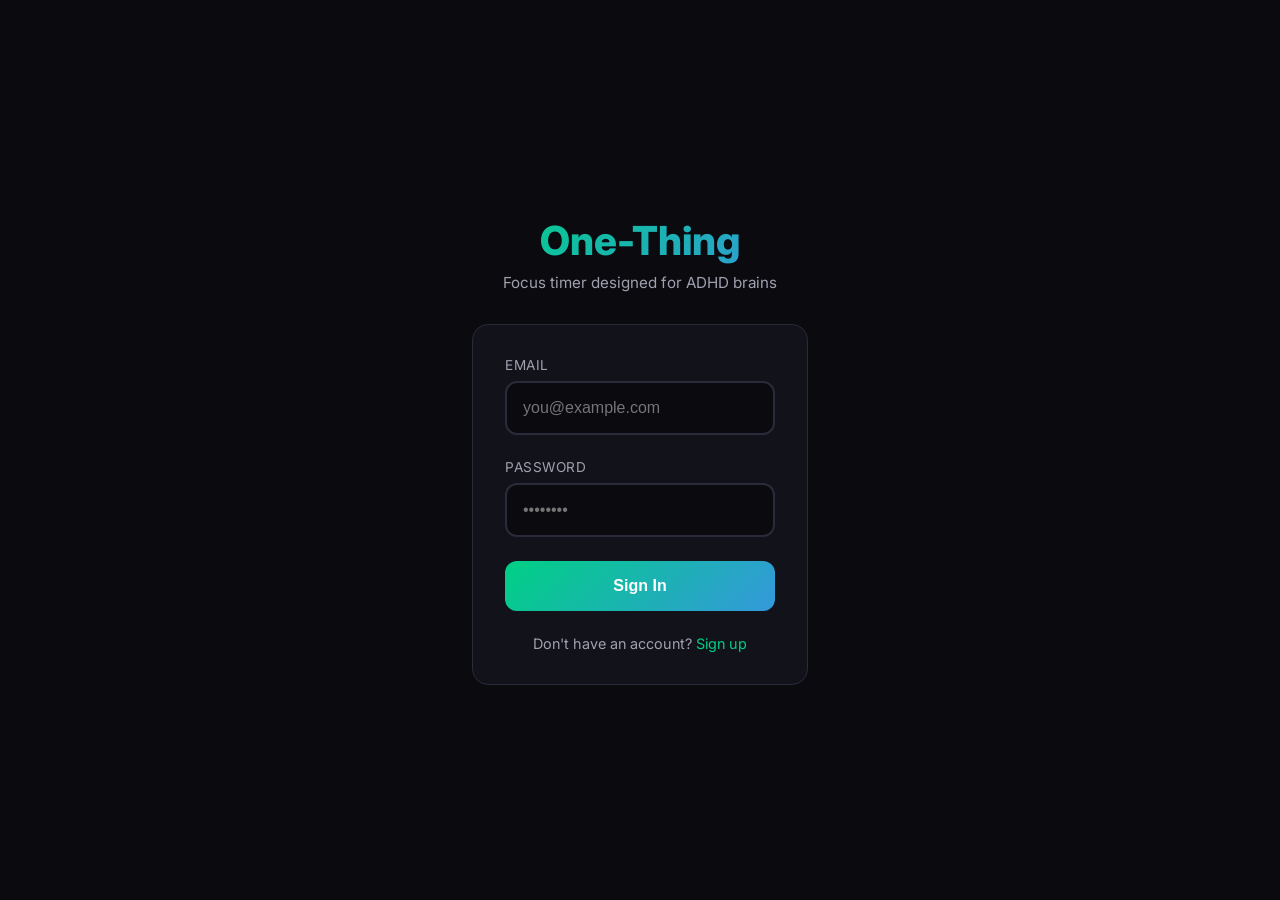
==== index.html @ 171aa1f7 "onetime.index.html" ====
<!DOCTYPE html>
<html lang="en">
<head>
    <meta charset="UTF-8">
    <meta name="viewport" content="width=device-width, initial-scale=1.0">
    <title>One-Thing Timer | Focus for ADHD</title>
    <link href="https://fonts.googleapis.com/css2?family=Inter:wght@300;400;500;600;700;800&display=swap" rel="stylesheet">
    <style>
        :root {
            --bg-primary: #0a0a0f;
            --bg-secondary: #12121a;
            --bg-tertiary: #1a1a25;
            --text-primary: #ffffff;
            --text-secondary: #a0a0b0;
            --text-muted: #6a6a7a;
            --accent-green: #00d084;
            --accent-yellow: #ffd700;
            --accent-red: #ff4757;
            --accent-blue: #3498db;
            --accent-purple: #9b59b6;
            --border: #2a2a3a;
        }

        * {
            margin: 0;
            padding: 0;
            box-sizing: border-box;
        }

        body {
            font-family: 'Inter', sans-serif;
            background: var(--bg-primary);
            color: var(--text-primary);
            min-height: 100vh;
            overflow-x: hidden;
        }

        /* Auth Screen */
        .auth-screen {
            position: fixed;
            top: 0;
            left: 0;
            width: 100%;
            height: 100%;
            background: var(--bg-primary);
            display: flex;
            align-items: center;
            justify-content: center;
            z-index: 1000;
            transition: opacity 0.5s ease;
        }

        .auth-screen.hidden {
            opacity: 0;
            pointer-events: none;
        }

        .auth-container {
            width: 90%;
            max-width: 400px;
            padding: 2rem;
        }

        .logo {
            text-align: center;
            margin-bottom: 2rem;
        }

        .logo h1 {
            font-size: 2.5rem;
            font-weight: 800;
            background: linear-gradient(135deg, var(--accent-green), var(--accent-blue));
            -webkit-background-clip: text;
            -webkit-text-fill-color: transparent;
            margin-bottom: 0.5rem;
        }

        .logo p {
            color: var(--text-secondary);
            font-size: 0.95rem;
        }

        .auth-form {
            background: var(--bg-secondary);
            border: 1px solid var(--border);
            border-radius: 16px;
            padding: 2rem;
        }

        .form-group {
            margin-bottom: 1.5rem;
        }

        .form-group label {
            display: block;
            margin-bottom: 0.5rem;
            color: var(--text-secondary);
            font-size: 0.85rem;
            text-transform: uppercase;
            letter-spacing: 0.5px;
        }

        .form-group input {
            width: 100%;
            padding: 1rem;
            background: var(--bg-primary);
            border: 2px solid var(--border);
            border-radius: 12px;
            color: var(--text-primary);
            font-size: 1rem;
            transition: all 0.3s ease;
        }

        .form-group input:focus {
            outline: none;
            border-color: var(--accent-green);
        }

        .btn {
            width: 100%;
            padding: 1rem;
            border: none;
            border-radius: 12px;
            font-size: 1rem;
            font-weight: 600;
            cursor: pointer;
            transition: all 0.3s ease;
        }

        .btn-primary {
            background: linear-gradient(135deg, var(--accent-green), var(--accent-blue));
            color: white;
        }

        .btn-primary:hover {
            transform: translateY(-2px);
            box-shadow: 0 10px 30px rgba(0, 208, 132, 0.3);
        }

        .btn-secondary {
            background: var(--bg-tertiary);
            border: 1px solid var(--border);
            color: var(--text-primary);
        }

        .btn-secondary:hover {
            border-color: var(--accent-blue);
        }

        .auth-switch {
            text-align: center;
            margin-top: 1.5rem;
            color: var(--text-secondary);
            font-size: 0.9rem;
        }

        .auth-switch a {
            color: var(--accent-green);
            text-decoration: none;
            cursor: pointer;
        }

        .error-message {
            color: var(--accent-red);
            font-size: 0.85rem;
            margin-top: 0.5rem;
            display: none;
        }

        /* Main App */
        .app {
            display: none;
            min-height: 100vh;
        }

        .app.active {
            display: flex;
            flex-direction: column;
        }

        /* Sidebar Navigation */
        .sidebar {
            position: fixed;
            left: 0;
            top: 0;
            width: 240px;
            height: 100vh;
            background: var(--bg-secondary);
            border-right: 1px solid var(--border);
            display: flex;
            flex-direction: column;
            z-index: 100;
        }

        .sidebar-logo {
            padding: 1.5rem;
            border-bottom: 1px solid var(--border);
        }

        .sidebar-logo h2 {
            font-size: 1.5rem;
            font-weight: 800;
            background: linear-gradient(135deg, var(--accent-green), var(--accent-blue));
            -webkit-background-clip: text;
            -webkit-text-fill-color: transparent;
        }

        .nav-menu {
            flex: 1;
            padding: 1rem 0;
        }

        .nav-item {
            display: flex;
            align-items: center;
            gap: 0.75rem;
            padding: 0.875rem 1.5rem;
            color: var(--text-secondary);
            cursor: pointer;
            transition: all 0.3s ease;
            border-left: 3px solid transparent;
        }

        .nav-item:hover {
            background: var(--bg-tertiary);
            color: var(--text-primary);
        }

        .nav-item.active {
            background: var(--bg-tertiary);
            color: var(--accent-green);
            border-left-color: var(--accent-green);
        }

        .nav-item svg {
            width: 20px;
            height: 20px;
        }

        .sidebar-footer {
            padding: 1rem 1.5rem;
            border-top: 1px solid var(--border);
        }

        .user-info {
            display: flex;
            align-items: center;
            gap: 0.75rem;
        }

        .user-avatar {
            width: 36px;
            height: 36px;
            border-radius: 50%;
            background: linear-gradient(135deg, var(--accent-green), var(--accent-blue));
            display: flex;
            align-items: center;
            justify-content: center;
            font-weight: 600;
            font-size: 0.9rem;
        }

        .user-details {
            flex: 1;
        }

        .user-name {
            font-size: 0.9rem;
            font-weight: 500;
        }

        .user-plan {
            font-size: 0.75rem;
            color: var(--text-muted);
        }

        .logout-btn {
            background: transparent;
            border: none;
            color: var(--text-muted);
            cursor: pointer;
            font-size: 0.8rem;
            padding: 0.25rem 0.5rem;
        }

        .logout-btn:hover {
            color: var(--accent-red);
        }

        /* Main Content Area */
        .main-area {
            margin-left: 240px;
            flex: 1;
            min-height: 100vh;
        }

        /* Page Container */
        .page {
            display: none;
            padding: 2rem;
            max-width: 1200px;
        }

        .page.active {
            display: block;
        }

        .page-header {
            margin-bottom: 2rem;
        }

        .page-header h1 {
            font-size: 1.75rem;
            font-weight: 700;
            margin-bottom: 0.25rem;
        }

        .page-header p {
            color: var(--text-secondary);
            font-size: 0.95rem;
        }

        /* ===== TIMER PAGE ===== */
        .timer-content {
            display: flex;
            flex-direction: column;
            align-items: center;
            max-width: 600px;
            margin: 0 auto;
        }

        .task-section {
            width: 100%;
            margin-bottom: 2rem;
            text-align: center;
        }

        .task-label {
            color: var(--text-secondary);
            font-size: 0.85rem;
            text-transform: uppercase;
            letter-spacing: 2px;
            margin-bottom: 0.75rem;
        }

        .task-input {
            width: 100%;
            padding: 1.25rem;
            font-size: 1.25rem;
            background: var(--bg-secondary);
            border: 2px solid var(--border);
            border-radius: 16px;
            color: var(--text-primary);
            text-align: center;
            transition: all 0.3s ease;
        }

        .task-input:focus {
            outline: none;
            border-color: var(--accent-green);
        }

        .timer-container {
            position: relative;
            width: 320px;
            height: 320px;
            margin-bottom: 2rem;
        }

        .timer-svg {
            width: 100%;
            height: 100%;
            transform: rotate(-90deg);
        }

        .timer-bg {
            fill: none;
            stroke: var(--border);
            stroke-width: 8;
        }

        .timer-progress {
            fill: none;
            stroke-width: 8;
            stroke-linecap: round;
            transition: stroke-dashoffset 1s linear, stroke 0.5s ease;
        }

        .timer-center {
            position: absolute;
            top: 50%;
            left: 50%;
            transform: translate(-50%, -50%);
            text-align: center;
        }

        .time-display {
            font-size: 3.5rem;
            font-weight: 800;
            font-variant-numeric: tabular-nums;
            line-height: 1;
        }

        .time-label {
            font-size: 0.8rem;
            color: var(--text-secondary);
            margin-top: 0.5rem;
            text-transform: uppercase;
            letter-spacing: 2px;
        }

        .timer-status {
            position: absolute;
            bottom: 18%;
            left: 50%;
            transform: translateX(-50%);
            font-size: 0.8rem;
            color: var(--text-secondary);
            padding: 0.4rem 1rem;
            background: var(--bg-primary);
            border-radius: 20px;
            border: 1px solid var(--border);
        }

        .controls {
            display: flex;
            gap: 0.75rem;
            flex-wrap: wrap;
            justify-content: center;
            margin-bottom: 1.5rem;
        }

        .mode-btn {
            padding: 0.7rem 1.25rem;
            background: var(--bg-secondary);
            border: 2px solid var(--border);
            border-radius: 10px;
            color: var(--text-secondary);
            font-size: 0.85rem;
            font-weight: 600;
            cursor: pointer;
            transition: all 0.3s ease;
        }

        .mode-btn:hover {
            border-color: var(--accent-green);
            color: var(--text-primary);
        }

        .mode-btn.active {
            background: var(--accent-green);
            border-color: var(--accent-green);
            color: var(--bg-primary);
        }

        .action-btn {
            padding: 0.875rem 2.5rem;
            font-size: 1rem;
            font-weight: 700;
            border: none;
            border-radius: 12px;
            cursor: pointer;
            transition: all 0.3s ease;
            text-transform: uppercase;
            letter-spacing: 1px;
        }

        .btn-start {
            background: linear-gradient(135deg, var(--accent-green), var(--accent-blue));
            color: white;
        }

        .btn-start:hover {
            transform: scale(1.05);
            box-shadow: 0 10px 40px rgba(0, 208, 132, 0.4);
        }

        .btn-pause {
            background: var(--accent-yellow);
            color: var(--bg-primary);
        }

        .btn-reset {
            background: var(--bg-secondary);
            border: 2px solid var(--border);
            color: var(--text-secondary);
        }

        .btn-reset:hover {
            border-color: var(--accent-red);
            color: var(--accent-red);
        }

        /* Parking Lot */
        .parking-lot {
            width: 100%;
            background: var(--bg-secondary);
            border: 1px solid var(--border);
            border-radius: 16px;
            padding: 1.25rem;
            margin-top: 1.5rem;
        }

        .parking-lot-header {
            margin-bottom: 0.75rem;
        }

        .parking-lot-title {
            font-size: 0.85rem;
            color: var(--text-secondary);
            text-transform: uppercase;
            letter-spacing: 1px;
        }

        .parking-lot-input {
            width: 100%;
            padding: 0.75rem 1rem;
            background: var(--bg-primary);
            border: 1px solid var(--border);
            border-radius: 10px;
            color: var(--text-primary);
            font-size: 0.9rem;
            margin-bottom: 0.75rem;
        }

        .parking-lot-input:focus {
            outline: none;
            border-color: var(--accent-blue);
        }

        .parking-items {
            display: flex;
            flex-wrap: wrap;
            gap: 0.5rem;
        }

        .parking-item {
            background: var(--bg-primary);
            border: 1px solid var(--border);
            border-radius: 20px;
            padding: 0.4rem 0.875rem;
            font-size: 0.8rem;
            display: flex;
            align-items: center;
            gap: 0.5rem;
        }

        .parking-item button {
            background: none;
            border: none;
            color: var(--text-muted);
            cursor: pointer;
            font-size: 1rem;
            line-height: 1;
        }

        .parking-item button:hover {
            color: var(--accent-red);
        }

        /* ===== DASHBOARD PAGE ===== */
        .stats-grid {
            display: grid;
            grid-template-columns: repeat(4, 1fr);
            gap: 1rem;
            margin-bottom: 2rem;
        }

        .stat-card {
            background: var(--bg-secondary);
            border: 1px solid var(--border);
            border-radius: 16px;
            padding: 1.25rem;
        }

        .stat-card .label {
            font-size: 0.8rem;
            color: var(--text-secondary);
            text-transform: uppercase;
            letter-spacing: 0.5px;
            margin-bottom: 0.5rem;
        }

        .stat-card .value {
            font-size: 2rem;
            font-weight: 700;
            color: var(--accent-green);
        }

        .stat-card .subtext {
            font-size: 0.75rem;
            color: var(--text-muted);
            margin-top: 0.25rem;
        }

        .dashboard-grid {
            display: grid;
            grid-template-columns: 2fr 1fr;
            gap: 1.5rem;
        }

        .card {
            background: var(--bg-secondary);
            border: 1px solid var(--border);
            border-radius: 16px;
            padding: 1.5rem;
        }

        .card-header {
            display: flex;
            justify-content: space-between;
            align-items: center;
            margin-bottom: 1rem;
        }

        .card-title {
            font-size: 1rem;
            font-weight: 600;
        }

        .time-filter {
            display: flex;
            gap: 0.25rem;
            background: var(--bg-primary);
            border-radius: 8px;
            padding: 0.25rem;
        }

        .time-filter button {
            padding: 0.4rem 0.75rem;
            border: none;
            background: transparent;
            color: var(--text-secondary);
            font-size: 0.8rem;
            border-radius: 6px;
            cursor: pointer;
            transition: all 0.3s ease;
        }

        .time-filter button.active {
            background: var(--accent-green);
            color: var(--bg-primary);
        }

        .task-list {
            display: flex;
            flex-direction: column;
            gap: 0.75rem;
        }

        .task-item {
            display: flex;
            align-items: center;
            gap: 1rem;
            padding: 1rem;
            background: var(--bg-primary);
            border-radius: 12px;
            border: 1px solid var(--border);
        }

        .task-icon {
            width: 40px;
            height: 40px;
            border-radius: 10px;
            background: linear-gradient(135deg, var(--accent-green), var(--accent-blue));
            display: flex;
            align-items: center;
            justify-content: center;
            font-size: 1.2rem;
        }

        .task-info {
            flex: 1;
        }

        .task-name {
            font-weight: 500;
            margin-bottom: 0.25rem;
        }

        .task-meta {
            font-size: 0.8rem;
            color: var(--text-muted);
        }

        .task-duration {
            font-size: 0.9rem;
            color: var(--accent-green);
            font-weight: 600;
        }

        .chart-container {
            height: 200px;
            display: flex;
            align-items: flex-end;
            justify-content: space-around;
            gap: 0.5rem;
            padding-top: 1rem;
        }

        .chart-bar {
            flex: 1;
            background: linear-gradient(to top, var(--accent-green), var(--accent-blue));
            border-radius: 6px 6px 0 0;
            min-height: 20px;
            position: relative;
            transition: all 0.3s ease;
        }

        .chart-bar:hover {
            opacity: 0.8;
        }

        .chart-bar .label {
            position: absolute;
            bottom: -20px;
            left: 50%;
            transform: translateX(-50%);
            font-size: 0.7rem;
            color: var(--text-muted);
        }

        .chart-bar .value {
            position: absolute;
            top: -20px;
            left: 50%;
            transform: translateX(-50%);
            font-size: 0.7rem;
            color: var(--text-secondary);
        }

        .streak-card {
            text-align: center;
            padding: 1.5rem;
        }

        .streak-number {
            font-size: 4rem;
            font-weight: 800;
            background: linear-gradient(135deg, var(--accent-yellow), var(--accent-red));
            -webkit-background-clip: text;
            -webkit-text-fill-color: transparent;
        }

        .streak-label {
            color: var(--text-secondary);
            font-size: 0.9rem;
            margin-top: 0.5rem;
        }

        /* ===== SUBSCRIPTION PAGE ===== */
        .subscription-header {
            display: flex;
            justify-content: space-between;
            align-items: center;
            margin-bottom: 2rem;
        }

        .current-plan {
            background: var(--bg-secondary);
            border: 1px solid var(--border);
            border-radius: 16px;
            padding: 1.5rem;
            display: flex;
            align-items: center;
            gap: 1.5rem;
        }

        .plan-badge {
            padding: 0.5rem 1rem;
            border-radius: 20px;
            font-size: 0.8rem;
            font-weight: 600;
            text-transform: uppercase;
        }

        .plan-badge.free {
            background: var(--bg-tertiary);
            color: var(--text-secondary);
        }

        .plan-badge.pro {
            background: linear-gradient(135deg, var(--accent-green), var(--accent-blue));
            color: white;
        }

        .plan-info h3 {
            font-size: 1.25rem;
            margin-bottom: 0.25rem;
        }

        .plan-info p {
            color: var(--text-secondary);
            font-size: 0.9rem;
        }

        .pricing-grid {
            display: grid;
            grid-template-columns: repeat(3, 1fr);
            gap: 1.5rem;
            margin-bottom: 2rem;
        }

        .pricing-card {
            background: var(--bg-secondary);
            border: 2px solid var(--border);
            border-radius: 20px;
            padding: 2rem;
            text-align: center;
            transition: all 0.3s ease;
        }

        .pricing-card:hover {
            border-color: var(--accent-green);
            transform: translateY(-5px);
        }

        .pricing-card.featured {
            border-color: var(--accent-green);
            position: relative;
        }

        .pricing-card.featured::before {
            content: 'MOST POPULAR';
            position: absolute;
            top: -12px;
            left: 50%;
            transform: translateX(-50%);
            background: var(--accent-green);
            color: var(--bg-primary);
            padding: 0.25rem 1rem;
            border-radius: 20px;
            font-size: 0.7rem;
            font-weight: 700;
        }

        .pricing-card h3 {
            font-size: 1.25rem;
            margin-bottom: 0.5rem;
        }

        .pricing-card .price {
            font-size: 3rem;
            font-weight: 800;
            margin: 1rem 0;
        }

        .pricing-card .price span {
            font-size: 1rem;
            color: var(--text-muted);
            font-weight: 400;
        }

        .pricing-card .description {
            color: var(--text-secondary);
            font-size: 0.9rem;
            margin-bottom: 1.5rem;
        }

        .feature-list {
            text-align: left;
            list-style: none;
            margin-bottom: 1.5rem;
        }

        .feature-list li {
            padding: 0.5rem 0;
            color: var(--text-secondary);
            font-size: 0.9rem;
            display: flex;
            align-items: center;
            gap: 0.5rem;
        }

        .feature-list li::before {
            content: '✓';
            color: var(--accent-green);
            font-weight: bold;
        }

        .pricing-card .btn {
            width: 100%;
        }

        .billing-section {
            background: var(--bg-secondary);
            border: 1px solid var(--border);
            border-radius: 16px;
            padding: 1.5rem;
        }

        .billing-section h3 {
            margin-bottom: 1rem;
        }

        .billing-history {
            width: 100%;
            border-collapse: collapse;
        }

        .billing-history th,
        .billing-history td {
            text-align: left;
            padding: 0.875rem;
            border-bottom: 1px solid var(--border);
        }

        .billing-history th {
            color: var(--text-secondary);
            font-size: 0.8rem;
            text-transform: uppercase;
            font-weight: 500;
        }

        .billing-history td {
            font-size: 0.9rem;
        }

        .status-badge {
            padding: 0.25rem 0.75rem;
            border-radius: 20px;
            font-size: 0.75rem;
            font-weight: 500;
        }

        .status-badge.paid {
            background: rgba(0, 208, 132, 0.2);
            color: var(--accent-green);
        }

        .status-badge.pending {
            background: rgba(255, 215, 0, 0.2);
            color: var(--accent-yellow);
        }

        /* Responsive */
        @media (max-width: 1024px) {
            .sidebar {
                width: 200px;
            }
            .main-area {
                margin-left: 200px;
            }
            .stats-grid {
                grid-template-columns: repeat(2, 1fr);
            }
            .dashboard-grid {
                grid-template-columns: 1fr;
            }
            .pricing-grid {
                grid-template-columns: 1fr;
            }
        }

        @media (max-width: 768px) {
            .sidebar {
                transform: translateX(-100%);
            }
            .main-area {
                margin-left: 0;
            }
            .stats-grid {
                grid-template-columns: repeat(2, 1fr);
            }
        }

        /* Modal */
        .modal-overlay {
            position: fixed;
            top: 0;
            left: 0;
            width: 100%;
            height: 100%;
            background: rgba(0, 0, 0, 0.8);
            display: none;
            align-items: center;
            justify-content: center;
            z-index: 2000;
        }

        .modal-overlay.active {
            display: flex;
        }

        .modal {
            background: var(--bg-secondary);
            border: 1px solid var(--border);
            border-radius: 24px;
            padding: 2rem;
            text-align: center;
            max-width: 400px;
        }

        .confetti {
            position: absolute;
            width: 10px;
            height: 10px;
            animation: confetti-fall 3s ease-out forwards;
        }

        @keyframes confetti-fall {
            0% {
                transform: translateY(-100px) rotate(0deg);
                opacity: 1;
            }
            100% {
                transform: translateY(100vh) rotate(720deg);
                opacity: 0;
            }
        }

        .empty-state {
            text-align: center;
            padding: 3rem;
            color: var(--text-muted);
        }

        .empty-state svg {
            width: 64px;
            height: 64px;
            margin-bottom: 1rem;
            opacity: 0.5;
        }
    </style>
</head>
<body>
    <!-- Auth Screen -->
    <div class="auth-screen" id="authScreen">
        <div class="auth-container">
            <div class="logo">
                <h1>One-Thing</h1>
                <p>Focus timer designed for ADHD brains</p>
            </div>

            <div class="auth-form" id="loginForm">
                <div class="form-group">
                    <label>Email</label>
                    <input type="email" id="loginEmail" placeholder="you@example.com">
                    <div class="error-message" id="loginEmailError">Please enter a valid email</div>
                </div>
                <div class="form-group">
                    <label>Password</label>
                    <input type="password" id="loginPassword" placeholder="••••••••">
                    <div class="error-message" id="loginPasswordError">Password must be at least 6 characters</div>
                </div>
                <button class="btn btn-primary" onclick="handleLogin()">Sign In</button>
                <div class="auth-switch">
                    Don't have an account? <a onclick="toggleAuthMode()">Sign up</a>
                </div>
            </div>

            <div class="auth-form" id="signupForm" style="display: none;">
                <div class="form-group">
                    <label>Name</label>
                    <input type="text" id="signupName" placeholder="Your name">
                </div>
                <div class="form-group">
                    <label>Email</label>
                    <input type="email" id="signupEmail" placeholder="you@example.com">
                    <div class="error-message" id="signupEmailError">Please enter a valid email</div>
                </div>
                <div class="form-group">
                    <label>Password</label>
                    <input type="password" id="signupPassword" placeholder="••••••••">
                    <div class="error-message" id="signupPasswordError">Password must be at least 6 characters</div>
                </div>
                <button class="btn btn-primary" onclick="handleSignup()">Create Account</button>
                <div class="auth-switch">
                    Already have an account? <a onclick="toggleAuthMode()">Sign in</a>
                </div>
            </div>
        </div>
    </div>

    <!-- Main App -->
    <div class="app" id="mainApp">
        <!-- Sidebar Navigation -->
        <aside class="sidebar">
            <div class="sidebar-logo">
                <h2>One-Thing</h2>
            </div>
            
            <nav class="nav-menu">
                <div class="nav-item active" onclick="navigateTo('timer')">
                    <svg viewBox="0 0 24 24" fill="none" stroke="currentColor" stroke-width="2">
                        <circle cx="12" cy="12" r="10"/>
                        <path d="M12 6v6l4 2"/>
                    </svg>
                    <span>Timer</span>
                </div>
                <div class="nav-item" onclick="navigateTo('dashboard')">
                    <svg viewBox="0 0 24 24" fill="none" stroke="currentColor" stroke-width="2">
                        <rect x="3" y="3" width="7" height="7"/>
                        <rect x="14" y="3" width="7" height="7"/>
                        <rect x="14" y="14" width="7" height="7"/>
                        <rect x="3" y="14" width="7" height="7"/>
                    </svg>
                    <span>Dashboard</span>
                </div>
                <div class="nav-item" onclick="navigateTo('subscription')">
                    <svg viewBox="0 0 24 24" fill="none" stroke="currentColor" stroke-width="2">
                        <path d="M12 2l3.09 6.26L22 9.27l-5 4.87 1.18 6.88L12 17.77l-6.18 3.25L7 14.14 2 9.27l6.91-1.01L12 2z"/>
                    </svg>
                    <span>Subscription</span>
                </div>
            </nav>
            
            <div class="sidebar-footer">
                <div class="user-info">
                    <div class="user-avatar" id="userAvatar"></div>
                    <div class="user-details">
                        <div class="user-name" id="userName">User</div>
                        <div class="user-plan" id="userPlan">Free Plan</div>
                    </div>
                    <button class="logout-btn" onclick="handleLogout()">Logout</button>
                </div>
            </div>
        </aside>

        <!-- Main Content Area -->
        <main class="main-area">
            <!-- Timer Page -->
            <div class="page active" id="timerPage">
                <div class="page-header">
                    <h1>Focus Timer</h1>
                    <p>Focus on your one thing at a time</p>
                </div>
                
                <div class="timer-content">
                    <section class="task-section">
                        <div class="task-label">Your One Thing</div>
                        <input type="text" class="task-input" id="taskInput" 
                               placeholder="What are you doing right now?" 
                               maxlength="50">
                    </section>

                    <div class="timer-container">
                        <svg class="timer-svg" viewBox="0 0 200 200">
                            <circle class="timer-bg" cx="100" cy="100" r="90"></circle>
                            <circle class="timer-progress" id="timerProgress" cx="100" cy="100" r="90"
                                    stroke-dasharray="565.48" stroke-dashoffset="0" stroke="#00d084"></circle>
                        </svg>
                        <div class="timer-center">
                            <div class="time-display" id="timeDisplay">10:00</div>
                            <div class="time-label">remaining</div>
                        </div>
                        <div class="timer-status" id="timerStatus">Ready</div>
                    </div>

                    <div class="controls">
                        <button class="mode-btn active" data-minutes="10" onclick="setMode(10)">10/3 ADHD</button>
                        <button class="mode-btn" data-minutes="25" onclick="setMode(25)">25/5 Classic</button>
                        <button class="mode-btn" data-minutes="45" onclick="setMode(45)">45/15 Deep</button>
                        <button class="mode-btn" data-minutes="custom" onclick="setCustomMode()">Custom</button>
                    </div>

                    <div class="controls">
                        <button class="action-btn btn-start" id="startBtn" onclick="startTimer()">Start Focus</button>
                        <button class="action-btn btn-pause" id="pauseBtn" onclick="pauseTimer()" style="display: none;">Pause</button>
                        <button class="action-btn btn-reset" id="resetBtn" onclick="resetTimer()">Reset</button>
                    </div>

                    <section class="parking-lot">
                        <div class="parking-lot-header">
                            <span class="parking-lot-title">🚗 Parking Lot (for distractions)</span>
                        </div>
                        <input type="text" class="parking-lot-input" id="parkingInput" 
                               placeholder="Type a distracting thought and press Enter..."
                               onkeypress="handleParkingKeypress(event)">
                        <div class="parking-items" id="parkingItems"></div>
                    </section>
                </div>
            </div>

            <!-- Dashboard Page -->
            <div class="page" id="dashboardPage">
                <div class="page-header">
                    <h1>Dashboard</h1>
                    <p>Track your focus journey and productivity</p>
                </div>

                <div class="stats-grid">
                    <div class="stat-card">
                        <div class="label">Today's Sessions</div>
                        <div class="value" id="dashTodaySessions">0</div>
                        <div class="subtext">Focus sessions completed</div>
                    </div>
                    <div class="stat-card">
                        <div class="label">Total Focus Time</div>
                        <div class="value" id="dashTotalMinutes">0</div>
                        <div class="subtext">Minutes focused</div>
                    </div>
                    <div class="stat-card">
                        <div class="label">Current Streak</div>
                        <div class="value" id="dashStreak">0</div>
                        <div class="subtext">Days in a row</div>
                    </div>
                    <div class="stat-card">
                        <div class="label">Tasks Completed</div>
                        <div class="value" id="dashTasksCompleted">0</div>
                        <div class="subtext">All time total</div>
                    </div>
                </div>

                <div class="dashboard-grid">
                    <div class="card">
                        <div class="card-header">
                            <h3 class="card-title">Focus Activity</h3>
                            <div class="time-filter">
                                <button class="active" onclick="setChartPeriod('day')">Day</button>
                                <button onclick="setChartPeriod('week')">Week</button>
                                <button onclick="setChartPeriod('month')">Month</button>
                                <button onclick="setChartPeriod('year')">Year</button>
                            </div>
                        </div>
                        <div class="chart-container" id="activityChart"></div>
                    </div>

                    <div class="streak-card card">
                        <div class="streak-number" id="streakDisplay">0</div>
                        <div class="streak-label">Day Streak! 🔥</div>
                    </div>
                </div>

                <div class="card" style="margin-top: 1.5rem;">
                    <div class="card-header">
                        <h3 class="card-title">Recent Tasks</h3>
                        <div class="time-filter">
                            <button class="active" onclick="setTaskFilter('day')">Today</button>
                            <button onclick="setTaskFilter('week')">This Week</button>
                            <button onclick="setTaskFilter('month')">This Month</button>
                            <button onclick="setTaskFilter('year')">This Year</button>
                        </div>
                    </div>
                    <div class="task-list" id="taskList"></div>
                </div>
            </div>

            <!-- Subscription Page -->
            <div class="page" id="subscriptionPage">
                <div class="page-header">
                    <h1>Subscription</h1>
                    <p>Manage your plan and billing</p>
                </div>

                <div class="subscription-header">
                    <div class="current-plan">
                        <div class="plan-badge free" id="currentPlanBadge">Free</div>
                        <div class="plan-info">
                            <h3 id="currentPlanName">Free Plan</h3>
                            <p id="currentPlanDesc">Basic focus timer with limited history</p>
                        </div>
                    </div>
                </div>

                <div class="pricing-grid">
                    <div class="pricing-card">
                        <h3>Free</h3>
                        <div class="price">$0<span>/month</span></div>
                        <p class="description">Perfect for getting started</p>
                        <ul class="feature-list">
                            <li>Basic timer (all modes)</li>
                            <li>Parking lot (5 items)</li>
                            <li>7-day history</li>
                            <li>Basic statistics</li>
                        </ul>
                        <button class="btn btn-secondary" id="freePlanBtn" onclick="selectPlan('free')">Current Plan</button>
                    </div>

                    <div class="pricing-card featured">
                        <h3>Pro</h3>
                        <div class="price">$4<span>/month</span></div>
                        <p class="description">For serious focus warriors</p>
                        <ul class="feature-list">
                            <li>Everything in Free</li>
                            <li>Unlimited parking lot</li>
                            <li>Unlimited history</li>
                            <li>Advanced analytics</li>
                            <li>Export data (CSV)</li>
                            <li>Priority support</li>
                        </ul>
                        <button class="btn btn-primary" id="proPlanBtn" onclick="selectPlan('pro')">Upgrade to Pro</button>
                    </div>

                    <div class="pricing-card">
                        <h3>Team</h3>
                        <div class="price">$12<span>/month</span></div>
                        <p class="description">For teams and organizations</p>
                        <ul class="feature-list">
                            <li>Everything in Pro</li>
                            <li>Up to 10 team members</li>
                            <li>Team dashboard</li>
                            <li>Shared focus rooms</li>
                            <li>Admin controls</li>
                            <li>API access</li>
                        </ul>
                        <button class="btn btn-secondary" id="teamPlanBtn" onclick="selectPlan('team')">Contact Sales</button>
                    </div>
                </div>

                <div class="billing-section">
                    <h3>Billing History</h3>
                    <table class="billing-history">
                        <thead>
                            <tr>
                                <th>Date</th>
                                <th>Description</th>
                                <th>Amount</th>
                                <th>Status</th>
                            </tr>
                        </thead>
                        <tbody id="billingHistory">
                            <tr>
                                <td colspan="4" class="empty-state">No billing history yet</td>
                            </tr>
                        </tbody>
                    </table>
                </div>
            </div>
        </main>
    </div>

    <!-- Completion Modal -->
    <div class="modal-overlay" id="completionModal">
        <div class="modal">
            <div style="font-size: 3rem; margin-bottom: 1rem;">🎉</div>
            <h2>Session Complete!</h2>
            <p style="color: var(--text-secondary); margin: 1rem 0 2rem;">Great job focusing on your one thing.</p>
            <button class="btn btn-primary" onclick="closeModal()" style="width: auto; padding: 0.875rem 2rem;">Start Next</button>
        </div>
    </div>

    <script>
        // ==================== AUTH SYSTEM ====================
        let currentUser = null;
        let userSubscription = { plan: 'free', expiry: null };

        function hashPassword(password) {
            let hash = 0;
            for (let i = 0; i < password.length; i++) {
                const char = password.charCodeAt(i);
                hash = ((hash << 5) - hash) + char;
                hash = hash & hash;
            }
            return hash.toString(16);
        }

        window.onload = function() {
            const savedUser = localStorage.getItem('onething_user');
            const savedSub = localStorage.getItem('onething_subscription');
            if (savedUser) {
                currentUser = JSON.parse(savedUser);
                if (savedSub) userSubscription = JSON.parse(savedSub);
                showApp();
            }
            loadParkingLot();
        };

        function toggleAuthMode() {
            const loginForm = document.getElementById('loginForm');
            const signupForm = document.getElementById('signupForm');
            loginForm.style.display = loginForm.style.display === 'none' ? 'block' : 'none';
            signupForm.style.display = signupForm.style.display === 'none' ? 'block' : 'none';
        }

        function handleLogin() {
            const email = document.getElementById('loginEmail').value;
            const password = document.getElementById('loginPassword').value;

            if (!email || !email.includes('@')) {
                document.getElementById('loginEmailError').style.display = 'block';
                return;
            }
            if (!password || password.length < 6) {
                document.getElementById('loginPasswordError').style.display = 'block';
                return;
            }

            const users = JSON.parse(localStorage.getItem('onething_users') || '[]');
            const passwordHash = hashPassword(password);
            const user = users.find(u => u.email === email && u.passwordHash === passwordHash);

            if (user) {
                currentUser = user;
                localStorage.setItem('onething_user', JSON.stringify(user));
                const savedSub = localStorage.getItem(`onething_subscription_${user.id}`);
                if (savedSub) userSubscription = JSON.parse(savedSub);
                showApp();
            } else {
                alert('Invalid email or password');
            }
        }

        function handleSignup() {
            const name = document.getElementById('signupName').value;
            const email = document.getElementById('signupEmail').value;
            const password = document.getElementById('signupPassword').value;

            if (!name) {
                alert('Please enter your name');
                return;
            }
            if (!email || !email.includes('@')) {
                document.getElementById('signupEmailError').style.display = 'block';
                return;
            }
            if (!password || password.length < 6) {
                document.getElementById('signupPasswordError').style.display = 'block';
                return;
            }

            const users = JSON.parse(localStorage.getItem('onething_users') || '[]');
            if (users.find(u => u.email === email)) {
                alert('Email already registered');
                return;
            }

            const newUser = {
                id: Date.now(),
                name: name,
                email: email,
                passwordHash: hashPassword(password),
                createdAt: new Date().toISOString()
            };

            users.push(newUser);
            localStorage.setItem('onething_users', JSON.stringify(users));
            localStorage.setItem('onething_user', JSON.stringify(newUser));

            currentUser = newUser;
            showApp();
        }

        function handleLogout() {
            currentUser = null;
            localStorage.removeItem('onething_user');
            document.getElementById('authScreen').classList.remove('hidden');
            document.getElementById('mainApp').classList.remove('active');
            resetTimer();
        }

        function showApp() {
            document.getElementById('authScreen').classList.add('hidden');
            document.getElementById('mainApp').classList.add('active');

            document.getElementById('userName').textContent = currentUser.name;
            document.getElementById('userAvatar').textContent = currentUser.name.charAt(0).toUpperCase();
            document.getElementById('userPlan').textContent = userSubscription.plan === 'free' ? 'Free Plan' : 
                                                              userSubscription.plan === 'pro' ? 'Pro Plan' : 'Team Plan';
            
            updateSubscriptionUI();
            loadDashboardData();
            renderParkingItems();
        }

        // ==================== NAVIGATION ====================
        function navigateTo(page) {
            document.querySelectorAll('.nav-item').forEach(item => item.classList.remove('active'));
            document.querySelectorAll('.page').forEach(p => p.classList.remove('active'));
            
            event.currentTarget.classList.add('active');
            document.getElementById(page + 'Page').classList.add('active');
            
            if (page === 'dashboard') {
                loadDashboardData();
            }
        }

        // ==================== TIMER SYSTEM ====================
        let timerInterval = null;
        let totalSeconds = 600;
        let remainingSeconds = 600;
        let isRunning = false;
        let isPaused = false;

        const CIRCUMFERENCE = 2 * Math.PI * 90;

        function setMode(minutes) {
            if (isRunning) return;

            document.querySelectorAll('.mode-btn').forEach(btn => {
                btn.classList.remove('active');
                if (btn.dataset.minutes == minutes) btn.classList.add('active');
            });

            if (minutes === 'custom') {
                const custom = prompt('Enter minutes (1-60):', '15');
                if (custom && !isNaN(custom)) {
                    minutes = Math.min(60, Math.max(1, parseInt(custom)));
                } else {
                    return;
                }
            }

            totalSeconds = minutes * 60;
            remainingSeconds = totalSeconds;
            updateDisplay();
        }

        function setCustomMode() {
            setMode('custom');
        }

        function startTimer() {
            const task = document.getElementById('taskInput').value.trim();
            if (!task) {
                document.getElementById('taskInput').focus();
                document.getElementById('taskInput').style.borderColor = 'var(--accent-red)';
                setTimeout(() => document.getElementById('taskInput').style.borderColor = '', 1000);
                return;
            }

            isRunning = true;
            isPaused = false;

            document.getElementById('startBtn').style.display = 'none';
            document.getElementById('pauseBtn').style.display = 'inline-block';
            document.getElementById('timerStatus').textContent = 'Focusing...';
            document.getElementById('taskInput').readOnly = true;

            timerInterval = setInterval(() => {
                if (remainingSeconds > 0) {
                    remainingSeconds--;
                    updateDisplay();
                    updateProgress();
                } else {
                    completeTimer();
                }
            }, 1000);
        }

        function pauseTimer() {
            if (isPaused) {
                isPaused = false;
                document.getElementById('pauseBtn').textContent = 'Pause';
                document.getElementById('timerStatus').textContent = 'Focusing...';
                timerInterval = setInterval(() => {
                    if (remainingSeconds > 0) {
                        remainingSeconds--;
                        updateDisplay();
                        updateProgress();
                    } else {
                        completeTimer();
                    }
                }, 1000);
            } else {
                isPaused = true;
                clearInterval(timerInterval);
                document.getElementById('pauseBtn').textContent = 'Resume';
                document.getElementById('timerStatus').textContent = 'Paused';
            }
        }

        function resetTimer() {
            clearInterval(timerInterval);
            isRunning = false;
            isPaused = false;
            remainingSeconds = totalSeconds;

            document.getElementById('startBtn').style.display = 'inline-block';
            document.getElementById('pauseBtn').style.display = 'none';
            document.getElementById('pauseBtn').textContent = 'Pause';
            document.getElementById('timerStatus').textContent = 'Ready';
            document.getElementById('taskInput').readOnly = false;

            updateDisplay();
            updateProgress();
        }

        function updateDisplay() {
            const minutes = Math.floor(remainingSeconds / 60);
            const seconds = remainingSeconds % 60;
            document.getElementById('timeDisplay').textContent = 
                `${minutes}:${seconds.toString().padStart(2, '0')}`;
        }

        function updateProgress() {
            const progress = remainingSeconds / totalSeconds;
            const offset = CIRCUMFERENCE * (1 - progress);
            const circle = document.getElementById('timerProgress');
            circle.style.strokeDashoffset = offset;

            if (progress > 0.5) circle.style.stroke = 'var(--accent-green)';
            else if (progress > 0.2) circle.style.stroke = 'var(--accent-yellow)';
            else circle.style.stroke = 'var(--accent-red)';
        }

        function completeTimer() {
            clearInterval(timerInterval);
            isRunning = false;
            saveSession();
            createConfetti();
            document.getElementById('completionModal').classList.add('active');
            resetTimer();
        }

        function closeModal() {
            document.getElementById('completionModal').classList.remove('active');
            document.querySelectorAll('.confetti').forEach(c => c.remove());
        }

        function createConfetti() {
            const colors = ['#00d084', '#3498db', '#ffd700', '#ff4757'];
            for (let i = 0; i < 50; i++) {
                const confetti = document.createElement('div');
                confetti.className = 'confetti';
                confetti.style.left = Math.random() * 100 + 'vw';
                confetti.style.background = colors[Math.floor(Math.random() * colors.length)];
                confetti.style.animationDelay = Math.random() * 2 + 's';
                confetti.style.borderRadius = Math.random() > 0.5 ? '50%' : '0';
                document.body.appendChild(confetti);
            }
        }

        // ==================== SESSION STORAGE ====================
        function saveSession() {
            if (!currentUser) return;

            const sessions = JSON.parse(localStorage.getItem(`onething_sessions_${currentUser.id}`) || '[]');
            const session = {
                id: Date.now(),
                date: new Date().toISOString(),
                duration: totalSeconds - remainingSeconds,
                task: document.getElementById('taskInput').value,
                completed: remainingSeconds === 0
            };
            sessions.push(session);
            localStorage.setItem(`onething_sessions_${currentUser.id}`, JSON.stringify(sessions));
        }

        function getSessions() {
            if (!currentUser) return [];
            return JSON.parse(localStorage.getItem(`onething_sessions_${currentUser.id}`) || '[]');
        }

        // ==================== DASHBOARD ====================
        let currentChartPeriod = 'day';
        let currentTaskFilter = 'day';

        function loadDashboardData() {
            const sessions = getSessions();
            const today = new Date().toDateString();
            const now = new Date();

            // Calculate stats
            const todaySessions = sessions.filter(s => new Date(s.date).toDateString() === today);
            const totalMinutes = Math.floor(sessions.reduce((acc, s) => acc + s.duration, 0) / 60);
            
            // Streak calculation
            let streak = 0;
            const dates = [...new Set(sessions.map(s => new Date(s.date).toDateString()))].sort();
            const todayIndex = dates.indexOf(today);
            
            if (todayIndex !== -1 || dates[dates.length - 1] === new Date(Date.now() - 86400000).toDateString()) {
                streak = 1;
                for (let i = dates.length - 2; i >= 0; i--) {
                    const current = new Date(dates[i + 1]);
                    const previous = new Date(dates[i]);
                    const diff = (current - previous) / (1000 * 60 * 60 * 24);
                    if (diff === 1) streak++;
                    else break;
                }
            }

            // Update stat cards
            document.getElementById('dashTodaySessions').textContent = todaySessions.length;
            document.getElementById('dashTotalMinutes').textContent = totalMinutes;
            document.getElementById('dashStreak').textContent = streak;
            document.getElementById('dashTasksCompleted').textContent = sessions.filter(s => s.completed).length;
            document.getElementById('streakDisplay').textContent = streak;

            renderChart();
            renderTaskList();
        }

        function setChartPeriod(period) {
            currentChartPeriod = period;
            document.querySelectorAll('#dashboardPage .time-filter button').forEach(btn => {
                btn.classList.remove('active');
                if (btn.textContent.toLowerCase().includes(period)) btn.classList.add('active');
            });
            renderChart();
        }

        function renderChart() {
            const sessions = getSessions();
            const container = document.getElementById('activityChart');
            
            let data = [];
            const now = new Date();
            
            if (currentChartPeriod === 'day') {
                // Last 24 hours
                for (let i = 0; i < 8; i++) {
                    const hour = new Date(now.getTime() - i * 3 * 60 * 60 * 1000);
                    const hourSessions = sessions.filter(s => {
                        const sDate = new Date(s.date);
                        return sDate.getHours() >= hour.getHours() && sDate.getHours() < hour.getHours() + 3;
                    });
                    data.unshift({
                        label: `${hour.getHours()}:00`,
                        value: Math.floor(hourSessions.reduce((a, s) => a + s.duration, 0) / 60)
                    });
                }
            } else if (currentChartPeriod === 'week') {
                for (let i = 6; i >= 0; i--) {
                    const day = new Date(now.getTime() - i * 24 * 60 * 60 * 1000);
                    const daySessions = sessions.filter(s => new Date(s.date).toDateString() === day.toDateString());
                    data.push({
                        label: day.toLocaleDateString('en', { weekday: 'short' }),
                        value: Math.floor(daySessions.reduce((a, s) => a + s.duration, 0) / 60)
                    });
                }
            } else if (currentChartPeriod === 'month') {
                for (let i = 0; i < 4; i++) {
                    const weekStart = new Date(now.getTime() - (i + 1) * 7 * 24 * 60 * 60 * 1000);
                    const weekEnd = new Date(now.getTime() - i * 7 * 24 * 60 * 60 * 1000);
                    const weekSessions = sessions.filter(s => {
                        const sDate = new Date(s.date);
                        return sDate >= weekStart && sDate < weekEnd;
                    });
                    data.unshift({
                        label: `W${4-i}`,
                        value: Math.floor(weekSessions.reduce((a, s) => a + s.duration, 0) / 60)
                    });
                }
            } else if (currentChartPeriod === 'year') {
                for (let i = 11; i >= 0; i--) {
                    const month = new Date(now.getFullYear(), now.getMonth() - i, 1);
                    const monthSessions = sessions.filter(s => {
                        const sDate = new Date(s.date);
                        return sDate.getMonth() === month.getMonth() && sDate.getFullYear() === month.getFullYear();
                    });
                    data.push({
                        label: month.toLocaleDateString('en', { month: 'short' }),
                        value: Math.floor(monthSessions.reduce((a, s) => a + s.duration, 0) / 60)
                    });
                }
            }

            const maxValue = Math.max(...data.map(d => d.value), 1);
            
            container.innerHTML = data.map(d => `
                <div class="chart-bar" style="height: ${(d.value / maxValue * 100) || 5}%">
                    <span class="value">${d.value}</span>
                    <span class="label">${d.label}</span>
                </div>
            `).join('');
        }

        function setTaskFilter(period) {
            currentTaskFilter = period;
            const buttons = document.querySelectorAll('#dashboardPage .card:last-child .time-filter button');
            buttons.forEach(btn => btn.classList.remove('active'));
            event.target.classList.add('active');
            renderTaskList();
        }

        function renderTaskList() {
            const sessions = getSessions();
            const container = document.getElementById('taskList');
            const now = new Date();
            
            let filteredSessions = [];
            
            if (currentTaskFilter === 'day') {
                filteredSessions = sessions.filter(s => new Date(s.date).toDateString() === now.toDateString());
            } else if (currentTaskFilter === 'week') {
                const weekAgo = new Date(now.getTime() - 7 * 24 * 60 * 60 * 1000);
                filteredSessions = sessions.filter(s => new Date(s.date) >= weekAgo);
            } else if (currentTaskFilter === 'month') {
                const monthAgo = new Date(now.getTime() - 30 * 24 * 60 * 60 * 1000);
                filteredSessions = sessions.filter(s => new Date(s.date) >= monthAgo);
            } else if (currentTaskFilter === 'year') {
                const yearAgo = new Date(now.getTime() - 365 * 24 * 60 * 60 * 1000);
                filteredSessions = sessions.filter(s => new Date(s.date) >= yearAgo);
            }

            filteredSessions = filteredSessions.slice(-10).reverse();

            if (filteredSessions.length === 0) {
                container.innerHTML = `
                    <div class="empty-state">
                        <svg viewBox="0 0 24 24" fill="none" stroke="currentColor" stroke-width="1.5">
                            <path d="M9 5H7a2 2 0 00-2 2v12a2 2 0 002 2h10a2 2 0 002-2V7a2 2 0 00-2-2h-2M9 5a2 2 0 002 2h2a2 2 0 002-2M9 5a2 2 0 012-2h2a2 2 0 012 2"/>
                        </svg>
                        <p>No tasks completed yet. Start focusing!</p>
                    </div>
                `;
                return;
            }

            container.innerHTML = filteredSessions.map(s => {
                const date = new Date(s.date);
                const duration = Math.floor(s.duration / 60);
                return `
                    <div class="task-item">
                        <div class="task-icon">✓</div>
                        <div class="task-info">
                            <div class="task-name">${escapeHtml(s.task)}</div>
                            <div class="task-meta">${date.toLocaleDateString()} at ${date.toLocaleTimeString([], {hour: '2-digit', minute:'2-digit'})}</div>
                        </div>
                        <div class="task-duration">${duration}m</div>
                    </div>
                `;
            }).join('');
        }

        // ==================== SUBSCRIPTION ====================
        function updateSubscriptionUI() {
            const badge = document.getElementById('currentPlanBadge');
            const name = document.getElementById('currentPlanName');
            const desc = document.getElementById('currentPlanDesc');
            
            badge.className = 'plan-badge ' + userSubscription.plan;
            badge.textContent = userSubscription.plan;
            
            if (userSubscription.plan === 'free') {
                name.textContent = 'Free Plan';
                desc.textContent = 'Basic focus timer with limited history';
                document.getElementById('freePlanBtn').textContent = 'Current Plan';
                document.getElementById('freePlanBtn').disabled = true;
                document.getElementById('proPlanBtn').textContent = 'Upgrade to Pro';
            } else if (userSubscription.plan === 'pro') {
                name.textContent = 'Pro Plan';
                desc.textContent = 'Unlimited access to all features';
                document.getElementById('freePlanBtn').textContent = 'Downgrade';
                document.getElementById('proPlanBtn').textContent = 'Current Plan';
                document.getElementById('proPlanBtn').disabled = true;
            }
        }

        function selectPlan(plan) {
            if (plan === 'free') {
                userSubscription = { plan: 'free', expiry: null };
            } else if (plan === 'pro') {
                userSubscription = { plan: 'pro', expiry: new Date(Date.now() + 30 * 24 * 60 * 60 * 1000).toISOString() };
                
                // Add billing record
                const billing = JSON.parse(localStorage.getItem(`onething_billing_${currentUser.id}`) || '[]');
                billing.push({
                    date: new Date().toISOString(),
                    description: 'Pro Plan - Monthly',
                    amount: '$4.00',
                    status: 'paid'
                });
                localStorage.setItem(`onething_billing_${currentUser.id}`, JSON.stringify(billing));
                renderBillingHistory();
            } else if (plan === 'team') {
                alert('Please contact sales@onething.app for team plans');
                return;
            }
            
            localStorage.setItem(`onething_subscription_${currentUser.id}`, JSON.stringify(userSubscription));
            updateSubscriptionUI();
            document.getElementById('userPlan').textContent = userSubscription.plan === 'free' ? 'Free Plan' : 'Pro Plan';
        }

        function renderBillingHistory() {
            const billing = JSON.parse(localStorage.getItem(`onething_billing_${currentUser.id}`) || '[]');
            const tbody = document.getElementById('billingHistory');
            
            if (billing.length === 0) {
                tbody.innerHTML = '<tr><td colspan="4" class="empty-state">No billing history yet</td></tr>';
                return;
            }
            
            tbody.innerHTML = billing.slice().reverse().map(b => `
                <tr>
                    <td>${new Date(b.date).toLocaleDateString()}</td>
                    <td>${b.description}</td>
                    <td>${b.amount}</td>
                    <td><span class="status-badge ${b.status}">${b.status}</span></td>
                </tr>
            `).join('');
        }

        // ==================== PARKING LOT ====================
        function handleParkingKeypress(event) {
            if (event.key === 'Enter') {
                const input = document.getElementById('parkingInput');
                const text = input.value.trim();
                if (text) {
                    addParkingItem(text);
                    input.value = '';
                }
            }
        }

        function addParkingItem(text) {
            const items = getParkingItems();
            // Limit for free plan
            if (userSubscription.plan === 'free' && items.length >= 5) {
                alert('Upgrade to Pro for unlimited parking lot items!');
                return;
            }
            items.push({ text, id: Date.now() });
            saveParkingItems(items);
            renderParkingItems();
        }

        function removeParkingItem(id) {
            const items = getParkingItems().filter(item => item.id !== id);
            saveParkingItems(items);
            renderParkingItems();
        }

        function getParkingItems() {
            const userId = currentUser ? currentUser.id : 'guest';
            return JSON.parse(localStorage.getItem(`onething_parking_${userId}`) || '[]');
        }

        function saveParkingItems(items) {
            const userId = currentUser ? currentUser.id : 'guest';
            localStorage.setItem(`onething_parking_${userId}`, JSON.stringify(items));
        }

        function loadParkingLot() {
            renderParkingItems();
        }

        function renderParkingItems() {
            const items = getParkingItems();
            const container = document.getElementById('parkingItems');
            if (container) {
                container.innerHTML = items.map(item => `
                    <div class="parking-item">
                        ${escapeHtml(item.text)}
                        <button onclick="removeParkingItem(${item.id})">×</button>
                    </div>
                `).join('');
            }
        }

        function escapeHtml(text) {
            const div = document.createElement('div');
            div.textContent = text;
            return div.innerHTML;
        }

        // Keyboard shortcuts
        document.addEventListener('keydown', function(event) {
            if (event.code === 'Space' && document.getElementById('timerPage').classList.contains('active')) {
                event.preventDefault();
                if (!isRunning) startTimer();
                else pauseTimer();
            }
            if (event.code === 'Escape' && document.getElementById('timerPage').classList.contains('active')) {
                event.preventDefault();
                resetTimer();
            }
        });
    </script>
</body>
</html>
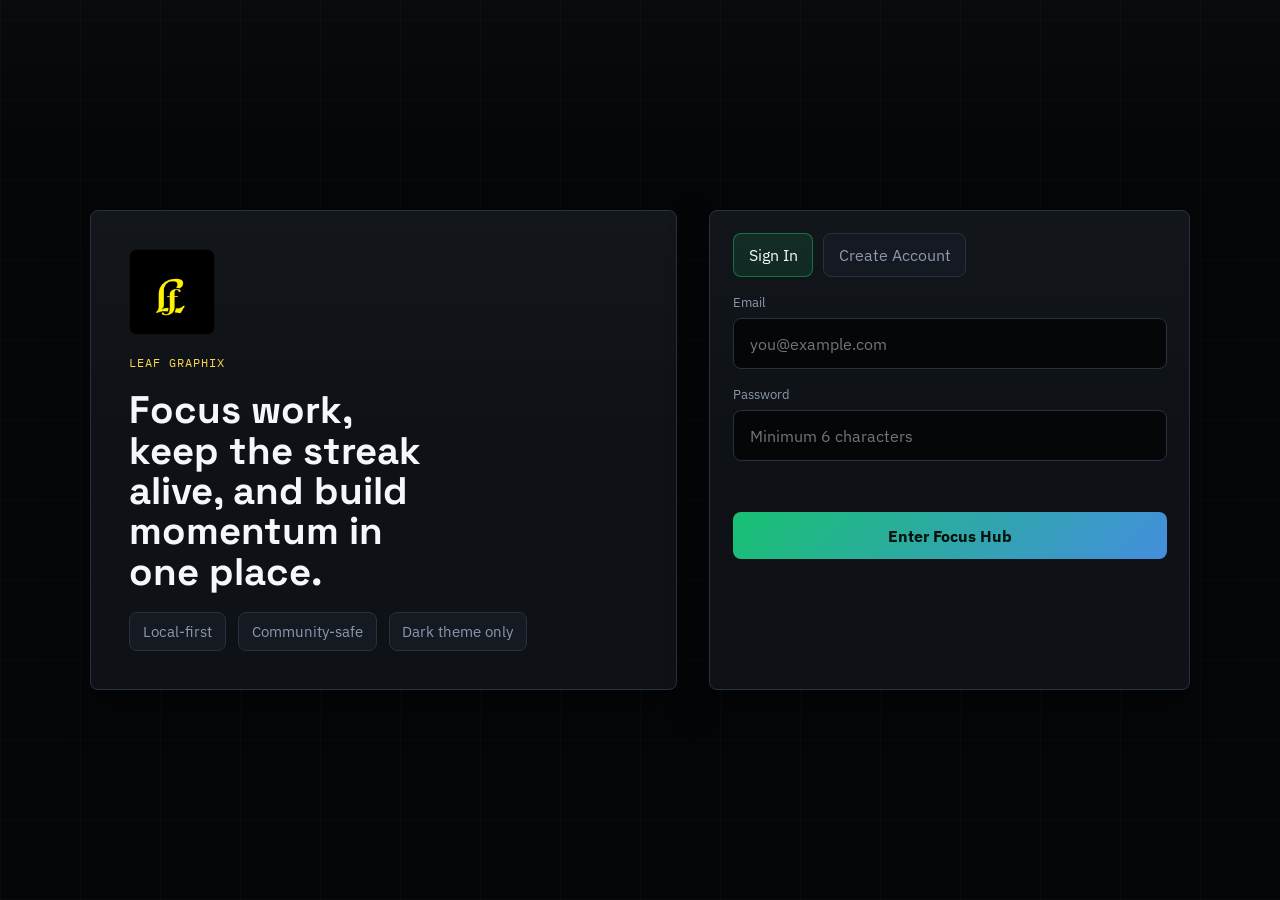
==== commit 24026dee: "Add files via upload" ====
--- a/index.html
+++ b/index.html
@@ -3,1953 +3,536 @@
 <head>
     <meta charset="UTF-8">
     <meta name="viewport" content="width=device-width, initial-scale=1.0">
-    <title>One-Thing Timer | Focus for ADHD</title>
-    <link href="https://fonts.googleapis.com/css2?family=Inter:wght@300;400;500;600;700;800&display=swap" rel="stylesheet">
-    <style>
-        :root {
-            --bg-primary: #0a0a0f;
-            --bg-secondary: #12121a;
-            --bg-tertiary: #1a1a25;
-            --text-primary: #ffffff;
-            --text-secondary: #a0a0b0;
-            --text-muted: #6a6a7a;
-            --accent-green: #00d084;
-            --accent-yellow: #ffd700;
-            --accent-red: #ff4757;
-            --accent-blue: #3498db;
-            --accent-purple: #9b59b6;
-            --border: #2a2a3a;
-        }
-
-        * {
-            margin: 0;
-            padding: 0;
-            box-sizing: border-box;
-        }
-
-        body {
-            font-family: 'Inter', sans-serif;
-            background: var(--bg-primary);
-            color: var(--text-primary);
-            min-height: 100vh;
-            overflow-x: hidden;
-        }
-
-        /* Auth Screen */
-        .auth-screen {
-            position: fixed;
-            top: 0;
-            left: 0;
-            width: 100%;
-            height: 100%;
-            background: var(--bg-primary);
-            display: flex;
-            align-items: center;
-            justify-content: center;
-            z-index: 1000;
-            transition: opacity 0.5s ease;
-        }
-
-        .auth-screen.hidden {
-            opacity: 0;
-            pointer-events: none;
-        }
-
-        .auth-container {
-            width: 90%;
-            max-width: 400px;
-            padding: 2rem;
-        }
-
-        .logo {
-            text-align: center;
-            margin-bottom: 2rem;
-        }
-
-        .logo h1 {
-            font-size: 2.5rem;
-            font-weight: 800;
-            background: linear-gradient(135deg, var(--accent-green), var(--accent-blue));
-            -webkit-background-clip: text;
-            -webkit-text-fill-color: transparent;
-            margin-bottom: 0.5rem;
-        }
-
-        .logo p {
-            color: var(--text-secondary);
-            font-size: 0.95rem;
-        }
-
-        .auth-form {
-            background: var(--bg-secondary);
-            border: 1px solid var(--border);
-            border-radius: 16px;
-            padding: 2rem;
-        }
-
-        .form-group {
-            margin-bottom: 1.5rem;
-        }
-
-        .form-group label {
-            display: block;
-            margin-bottom: 0.5rem;
-            color: var(--text-secondary);
-            font-size: 0.85rem;
-            text-transform: uppercase;
-            letter-spacing: 0.5px;
-        }
-
-        .form-group input {
-            width: 100%;
-            padding: 1rem;
-            background: var(--bg-primary);
-            border: 2px solid var(--border);
-            border-radius: 12px;
-            color: var(--text-primary);
-            font-size: 1rem;
-            transition: all 0.3s ease;
-        }
-
-        .form-group input:focus {
-            outline: none;
-            border-color: var(--accent-green);
-        }
-
-        .btn {
-            width: 100%;
-            padding: 1rem;
-            border: none;
-            border-radius: 12px;
-            font-size: 1rem;
-            font-weight: 600;
-            cursor: pointer;
-            transition: all 0.3s ease;
-        }
-
-        .btn-primary {
-            background: linear-gradient(135deg, var(--accent-green), var(--accent-blue));
-            color: white;
-        }
-
-        .btn-primary:hover {
-            transform: translateY(-2px);
-            box-shadow: 0 10px 30px rgba(0, 208, 132, 0.3);
-        }
-
-        .btn-secondary {
-            background: var(--bg-tertiary);
-            border: 1px solid var(--border);
-            color: var(--text-primary);
-        }
-
-        .btn-secondary:hover {
-            border-color: var(--accent-blue);
-        }
-
-        .auth-switch {
-            text-align: center;
-            margin-top: 1.5rem;
-            color: var(--text-secondary);
-            font-size: 0.9rem;
-        }
-
-        .auth-switch a {
-            color: var(--accent-green);
-            text-decoration: none;
-            cursor: pointer;
-        }
-
-        .error-message {
-            color: var(--accent-red);
-            font-size: 0.85rem;
-            margin-top: 0.5rem;
-            display: none;
-        }
-
-        /* Main App */
-        .app {
-            display: none;
-            min-height: 100vh;
-        }
-
-        .app.active {
-            display: flex;
-            flex-direction: column;
-        }
-
-        /* Sidebar Navigation */
-        .sidebar {
-            position: fixed;
-            left: 0;
-            top: 0;
-            width: 240px;
-            height: 100vh;
-            background: var(--bg-secondary);
-            border-right: 1px solid var(--border);
-            display: flex;
-            flex-direction: column;
-            z-index: 100;
-        }
-
-        .sidebar-logo {
-            padding: 1.5rem;
-            border-bottom: 1px solid var(--border);
-        }
-
-        .sidebar-logo h2 {
-            font-size: 1.5rem;
-            font-weight: 800;
-            background: linear-gradient(135deg, var(--accent-green), var(--accent-blue));
-            -webkit-background-clip: text;
-            -webkit-text-fill-color: transparent;
-        }
-
-        .nav-menu {
-            flex: 1;
-            padding: 1rem 0;
-        }
-
-        .nav-item {
-            display: flex;
-            align-items: center;
-            gap: 0.75rem;
-            padding: 0.875rem 1.5rem;
-            color: var(--text-secondary);
-            cursor: pointer;
-            transition: all 0.3s ease;
-            border-left: 3px solid transparent;
-        }
-
-        .nav-item:hover {
-            background: var(--bg-tertiary);
-            color: var(--text-primary);
-        }
-
-        .nav-item.active {
-            background: var(--bg-tertiary);
-            color: var(--accent-green);
-            border-left-color: var(--accent-green);
-        }
-
-        .nav-item svg {
-            width: 20px;
-            height: 20px;
-        }
-
-        .sidebar-footer {
-            padding: 1rem 1.5rem;
-            border-top: 1px solid var(--border);
-        }
-
-        .user-info {
-            display: flex;
-            align-items: center;
-            gap: 0.75rem;
-        }
-
-        .user-avatar {
-            width: 36px;
-            height: 36px;
-            border-radius: 50%;
-            background: linear-gradient(135deg, var(--accent-green), var(--accent-blue));
-            display: flex;
-            align-items: center;
-            justify-content: center;
-            font-weight: 600;
-            font-size: 0.9rem;
-        }
-
-        .user-details {
-            flex: 1;
-        }
-
-        .user-name {
-            font-size: 0.9rem;
-            font-weight: 500;
-        }
-
-        .user-plan {
-            font-size: 0.75rem;
-            color: var(--text-muted);
-        }
-
-        .logout-btn {
-            background: transparent;
-            border: none;
-            color: var(--text-muted);
-            cursor: pointer;
-            font-size: 0.8rem;
-            padding: 0.25rem 0.5rem;
-        }
-
-        .logout-btn:hover {
-            color: var(--accent-red);
-        }
-
-        /* Main Content Area */
-        .main-area {
-            margin-left: 240px;
-            flex: 1;
-            min-height: 100vh;
-        }
-
-        /* Page Container */
-        .page {
-            display: none;
-            padding: 2rem;
-            max-width: 1200px;
-        }
-
-        .page.active {
-            display: block;
-        }
-
-        .page-header {
-            margin-bottom: 2rem;
-        }
-
-        .page-header h1 {
-            font-size: 1.75rem;
-            font-weight: 700;
-            margin-bottom: 0.25rem;
-        }
-
-        .page-header p {
-            color: var(--text-secondary);
-            font-size: 0.95rem;
-        }
-
-        /* ===== TIMER PAGE ===== */
-        .timer-content {
-            display: flex;
-            flex-direction: column;
-            align-items: center;
-            max-width: 600px;
-            margin: 0 auto;
-        }
-
-        .task-section {
-            width: 100%;
-            margin-bottom: 2rem;
-            text-align: center;
-        }
-
-        .task-label {
-            color: var(--text-secondary);
-            font-size: 0.85rem;
-            text-transform: uppercase;
-            letter-spacing: 2px;
-            margin-bottom: 0.75rem;
-        }
-
-        .task-input {
-            width: 100%;
-            padding: 1.25rem;
-            font-size: 1.25rem;
-            background: var(--bg-secondary);
-            border: 2px solid var(--border);
-            border-radius: 16px;
-            color: var(--text-primary);
-            text-align: center;
-            transition: all 0.3s ease;
-        }
-
-        .task-input:focus {
-            outline: none;
-            border-color: var(--accent-green);
-        }
-
-        .timer-container {
-            position: relative;
-            width: 320px;
-            height: 320px;
-            margin-bottom: 2rem;
-        }
-
-        .timer-svg {
-            width: 100%;
-            height: 100%;
-            transform: rotate(-90deg);
-        }
-
-        .timer-bg {
-            fill: none;
-            stroke: var(--border);
-            stroke-width: 8;
-        }
-
-        .timer-progress {
-            fill: none;
-            stroke-width: 8;
-            stroke-linecap: round;
-            transition: stroke-dashoffset 1s linear, stroke 0.5s ease;
-        }
-
-        .timer-center {
-            position: absolute;
-            top: 50%;
-            left: 50%;
-            transform: translate(-50%, -50%);
-            text-align: center;
-        }
-
-        .time-display {
-            font-size: 3.5rem;
-            font-weight: 800;
-            font-variant-numeric: tabular-nums;
-            line-height: 1;
-        }
-
-        .time-label {
-            font-size: 0.8rem;
-            color: var(--text-secondary);
-            margin-top: 0.5rem;
-            text-transform: uppercase;
-            letter-spacing: 2px;
-        }
-
-        .timer-status {
-            position: absolute;
-            bottom: 18%;
-            left: 50%;
-            transform: translateX(-50%);
-            font-size: 0.8rem;
-            color: var(--text-secondary);
-            padding: 0.4rem 1rem;
-            background: var(--bg-primary);
-            border-radius: 20px;
-            border: 1px solid var(--border);
-        }
-
-        .controls {
-            display: flex;
-            gap: 0.75rem;
-            flex-wrap: wrap;
-            justify-content: center;
-            margin-bottom: 1.5rem;
-        }
-
-        .mode-btn {
-            padding: 0.7rem 1.25rem;
-            background: var(--bg-secondary);
-            border: 2px solid var(--border);
-            border-radius: 10px;
-            color: var(--text-secondary);
-            font-size: 0.85rem;
-            font-weight: 600;
-            cursor: pointer;
-            transition: all 0.3s ease;
-        }
-
-        .mode-btn:hover {
-            border-color: var(--accent-green);
-            color: var(--text-primary);
-        }
-
-        .mode-btn.active {
-            background: var(--accent-green);
-            border-color: var(--accent-green);
-            color: var(--bg-primary);
-        }
-
-        .action-btn {
-            padding: 0.875rem 2.5rem;
-            font-size: 1rem;
-            font-weight: 700;
-            border: none;
-            border-radius: 12px;
-            cursor: pointer;
-            transition: all 0.3s ease;
-            text-transform: uppercase;
-            letter-spacing: 1px;
-        }
-
-        .btn-start {
-            background: linear-gradient(135deg, var(--accent-green), var(--accent-blue));
-            color: white;
-        }
-
-        .btn-start:hover {
-            transform: scale(1.05);
-            box-shadow: 0 10px 40px rgba(0, 208, 132, 0.4);
-        }
-
-        .btn-pause {
-            background: var(--accent-yellow);
-            color: var(--bg-primary);
-        }
-
-        .btn-reset {
-            background: var(--bg-secondary);
-            border: 2px solid var(--border);
-            color: var(--text-secondary);
-        }
-
-        .btn-reset:hover {
-            border-color: var(--accent-red);
-            color: var(--accent-red);
-        }
-
-        /* Parking Lot */
-        .parking-lot {
-            width: 100%;
-            background: var(--bg-secondary);
-            border: 1px solid var(--border);
-            border-radius: 16px;
-            padding: 1.25rem;
-            margin-top: 1.5rem;
-        }
-
-        .parking-lot-header {
-            margin-bottom: 0.75rem;
-        }
-
-        .parking-lot-title {
-            font-size: 0.85rem;
-            color: var(--text-secondary);
-            text-transform: uppercase;
-            letter-spacing: 1px;
-        }
-
-        .parking-lot-input {
-            width: 100%;
-            padding: 0.75rem 1rem;
-            background: var(--bg-primary);
-            border: 1px solid var(--border);
-            border-radius: 10px;
-            color: var(--text-primary);
-            font-size: 0.9rem;
-            margin-bottom: 0.75rem;
-        }
-
-        .parking-lot-input:focus {
-            outline: none;
-            border-color: var(--accent-blue);
-        }
-
-        .parking-items {
-            display: flex;
-            flex-wrap: wrap;
-            gap: 0.5rem;
-        }
-
-        .parking-item {
-            background: var(--bg-primary);
-            border: 1px solid var(--border);
-            border-radius: 20px;
-            padding: 0.4rem 0.875rem;
-            font-size: 0.8rem;
-            display: flex;
-            align-items: center;
-            gap: 0.5rem;
-        }
-
-        .parking-item button {
-            background: none;
-            border: none;
-            color: var(--text-muted);
-            cursor: pointer;
-            font-size: 1rem;
-            line-height: 1;
-        }
-
-        .parking-item button:hover {
-            color: var(--accent-red);
-        }
-
-        /* ===== DASHBOARD PAGE ===== */
-        .stats-grid {
-            display: grid;
-            grid-template-columns: repeat(4, 1fr);
-            gap: 1rem;
-            margin-bottom: 2rem;
-        }
-
-        .stat-card {
-            background: var(--bg-secondary);
-            border: 1px solid var(--border);
-            border-radius: 16px;
-            padding: 1.25rem;
-        }
-
-        .stat-card .label {
-            font-size: 0.8rem;
-            color: var(--text-secondary);
-            text-transform: uppercase;
-            letter-spacing: 0.5px;
-            margin-bottom: 0.5rem;
-        }
-
-        .stat-card .value {
-            font-size: 2rem;
-            font-weight: 700;
-            color: var(--accent-green);
-        }
-
-        .stat-card .subtext {
-            font-size: 0.75rem;
-            color: var(--text-muted);
-            margin-top: 0.25rem;
-        }
-
-        .dashboard-grid {
-            display: grid;
-            grid-template-columns: 2fr 1fr;
-            gap: 1.5rem;
-        }
-
-        .card {
-            background: var(--bg-secondary);
-            border: 1px solid var(--border);
-            border-radius: 16px;
-            padding: 1.5rem;
-        }
-
-        .card-header {
-            display: flex;
-            justify-content: space-between;
-            align-items: center;
-            margin-bottom: 1rem;
-        }
-
-        .card-title {
-            font-size: 1rem;
-            font-weight: 600;
-        }
-
-        .time-filter {
-            display: flex;
-            gap: 0.25rem;
-            background: var(--bg-primary);
-            border-radius: 8px;
-            padding: 0.25rem;
-        }
-
-        .time-filter button {
-            padding: 0.4rem 0.75rem;
-            border: none;
-            background: transparent;
-            color: var(--text-secondary);
-            font-size: 0.8rem;
-            border-radius: 6px;
-            cursor: pointer;
-            transition: all 0.3s ease;
-        }
-
-        .time-filter button.active {
-            background: var(--accent-green);
-            color: var(--bg-primary);
-        }
-
-        .task-list {
-            display: flex;
-            flex-direction: column;
-            gap: 0.75rem;
-        }
-
-        .task-item {
-            display: flex;
-            align-items: center;
-            gap: 1rem;
-            padding: 1rem;
-            background: var(--bg-primary);
-            border-radius: 12px;
-            border: 1px solid var(--border);
-        }
-
-        .task-icon {
-            width: 40px;
-            height: 40px;
-            border-radius: 10px;
-            background: linear-gradient(135deg, var(--accent-green), var(--accent-blue));
-            display: flex;
-            align-items: center;
-            justify-content: center;
-            font-size: 1.2rem;
-        }
-
-        .task-info {
-            flex: 1;
-        }
-
-        .task-name {
-            font-weight: 500;
-            margin-bottom: 0.25rem;
-        }
-
-        .task-meta {
-            font-size: 0.8rem;
-            color: var(--text-muted);
-        }
-
-        .task-duration {
-            font-size: 0.9rem;
-            color: var(--accent-green);
-            font-weight: 600;
-        }
-
-        .chart-container {
-            height: 200px;
-            display: flex;
-            align-items: flex-end;
-            justify-content: space-around;
-            gap: 0.5rem;
-            padding-top: 1rem;
-        }
-
-        .chart-bar {
-            flex: 1;
-            background: linear-gradient(to top, var(--accent-green), var(--accent-blue));
-            border-radius: 6px 6px 0 0;
-            min-height: 20px;
-            position: relative;
-            transition: all 0.3s ease;
-        }
-
-        .chart-bar:hover {
-            opacity: 0.8;
-        }
-
-        .chart-bar .label {
-            position: absolute;
-            bottom: -20px;
-            left: 50%;
-            transform: translateX(-50%);
-            font-size: 0.7rem;
-            color: var(--text-muted);
-        }
-
-        .chart-bar .value {
-            position: absolute;
-            top: -20px;
-            left: 50%;
-            transform: translateX(-50%);
-            font-size: 0.7rem;
-            color: var(--text-secondary);
-        }
-
-        .streak-card {
-            text-align: center;
-            padding: 1.5rem;
-        }
-
-        .streak-number {
-            font-size: 4rem;
-            font-weight: 800;
-            background: linear-gradient(135deg, var(--accent-yellow), var(--accent-red));
-            -webkit-background-clip: text;
-            -webkit-text-fill-color: transparent;
-        }
-
-        .streak-label {
-            color: var(--text-secondary);
-            font-size: 0.9rem;
-            margin-top: 0.5rem;
-        }
-
-        /* ===== SUBSCRIPTION PAGE ===== */
-        .subscription-header {
-            display: flex;
-            justify-content: space-between;
-            align-items: center;
-            margin-bottom: 2rem;
-        }
-
-        .current-plan {
-            background: var(--bg-secondary);
-            border: 1px solid var(--border);
-            border-radius: 16px;
-            padding: 1.5rem;
-            display: flex;
-            align-items: center;
-            gap: 1.5rem;
-        }
-
-        .plan-badge {
-            padding: 0.5rem 1rem;
-            border-radius: 20px;
-            font-size: 0.8rem;
-            font-weight: 600;
-            text-transform: uppercase;
-        }
-
-        .plan-badge.free {
-            background: var(--bg-tertiary);
-            color: var(--text-secondary);
-        }
-
-        .plan-badge.pro {
-            background: linear-gradient(135deg, var(--accent-green), var(--accent-blue));
-            color: white;
-        }
-
-        .plan-info h3 {
-            font-size: 1.25rem;
-            margin-bottom: 0.25rem;
-        }
-
-        .plan-info p {
-            color: var(--text-secondary);
-            font-size: 0.9rem;
-        }
-
-        .pricing-grid {
-            display: grid;
-            grid-template-columns: repeat(3, 1fr);
-            gap: 1.5rem;
-            margin-bottom: 2rem;
-        }
-
-        .pricing-card {
-            background: var(--bg-secondary);
-            border: 2px solid var(--border);
-            border-radius: 20px;
-            padding: 2rem;
-            text-align: center;
-            transition: all 0.3s ease;
-        }
-
-        .pricing-card:hover {
-            border-color: var(--accent-green);
-            transform: translateY(-5px);
-        }
-
-        .pricing-card.featured {
-            border-color: var(--accent-green);
-            position: relative;
-        }
-
-        .pricing-card.featured::before {
-            content: 'MOST POPULAR';
-            position: absolute;
-            top: -12px;
-            left: 50%;
-            transform: translateX(-50%);
-            background: var(--accent-green);
-            color: var(--bg-primary);
-            padding: 0.25rem 1rem;
-            border-radius: 20px;
-            font-size: 0.7rem;
-            font-weight: 700;
-        }
-
-        .pricing-card h3 {
-            font-size: 1.25rem;
-            margin-bottom: 0.5rem;
-        }
-
-        .pricing-card .price {
-            font-size: 3rem;
-            font-weight: 800;
-            margin: 1rem 0;
-        }
-
-        .pricing-card .price span {
-            font-size: 1rem;
-            color: var(--text-muted);
-            font-weight: 400;
-        }
-
-        .pricing-card .description {
-            color: var(--text-secondary);
-            font-size: 0.9rem;
-            margin-bottom: 1.5rem;
-        }
-
-        .feature-list {
-            text-align: left;
-            list-style: none;
-            margin-bottom: 1.5rem;
-        }
-
-        .feature-list li {
-            padding: 0.5rem 0;
-            color: var(--text-secondary);
-            font-size: 0.9rem;
-            display: flex;
-            align-items: center;
-            gap: 0.5rem;
-        }
-
-        .feature-list li::before {
-            content: '✓';
-            color: var(--accent-green);
-            font-weight: bold;
-        }
-
-        .pricing-card .btn {
-            width: 100%;
-        }
-
-        .billing-section {
-            background: var(--bg-secondary);
-            border: 1px solid var(--border);
-            border-radius: 16px;
-            padding: 1.5rem;
-        }
-
-        .billing-section h3 {
-            margin-bottom: 1rem;
-        }
-
-        .billing-history {
-            width: 100%;
-            border-collapse: collapse;
-        }
-
-        .billing-history th,
-        .billing-history td {
-            text-align: left;
-            padding: 0.875rem;
-            border-bottom: 1px solid var(--border);
-        }
-
-        .billing-history th {
-            color: var(--text-secondary);
-            font-size: 0.8rem;
-            text-transform: uppercase;
-            font-weight: 500;
-        }
-
-        .billing-history td {
-            font-size: 0.9rem;
-        }
-
-        .status-badge {
-            padding: 0.25rem 0.75rem;
-            border-radius: 20px;
-            font-size: 0.75rem;
-            font-weight: 500;
-        }
-
-        .status-badge.paid {
-            background: rgba(0, 208, 132, 0.2);
-            color: var(--accent-green);
-        }
-
-        .status-badge.pending {
-            background: rgba(255, 215, 0, 0.2);
-            color: var(--accent-yellow);
-        }
-
-        /* Responsive */
-        @media (max-width: 1024px) {
-            .sidebar {
-                width: 200px;
-            }
-            .main-area {
-                margin-left: 200px;
-            }
-            .stats-grid {
-                grid-template-columns: repeat(2, 1fr);
-            }
-            .dashboard-grid {
-                grid-template-columns: 1fr;
-            }
-            .pricing-grid {
-                grid-template-columns: 1fr;
-            }
-        }
-
-        @media (max-width: 768px) {
-            .sidebar {
-                transform: translateX(-100%);
-            }
-            .main-area {
-                margin-left: 0;
-            }
-            .stats-grid {
-                grid-template-columns: repeat(2, 1fr);
-            }
-        }
-
-        /* Modal */
-        .modal-overlay {
-            position: fixed;
-            top: 0;
-            left: 0;
-            width: 100%;
-            height: 100%;
-            background: rgba(0, 0, 0, 0.8);
-            display: none;
-            align-items: center;
-            justify-content: center;
-            z-index: 2000;
-        }
-
-        .modal-overlay.active {
-            display: flex;
-        }
-
-        .modal {
-            background: var(--bg-secondary);
-            border: 1px solid var(--border);
-            border-radius: 24px;
-            padding: 2rem;
-            text-align: center;
-            max-width: 400px;
-        }
-
-        .confetti {
-            position: absolute;
-            width: 10px;
-            height: 10px;
-            animation: confetti-fall 3s ease-out forwards;
-        }
-
-        @keyframes confetti-fall {
-            0% {
-                transform: translateY(-100px) rotate(0deg);
-                opacity: 1;
-            }
-            100% {
-                transform: translateY(100vh) rotate(720deg);
-                opacity: 0;
-            }
-        }
-
-        .empty-state {
-            text-align: center;
-            padding: 3rem;
-            color: var(--text-muted);
-        }
-
-        .empty-state svg {
-            width: 64px;
-            height: 64px;
-            margin-bottom: 1rem;
-            opacity: 0.5;
-        }
-    </style>
+    <title>LEAF GRAPHIX Focus Hub</title>
+    <link rel="preconnect" href="https://fonts.googleapis.com">
+    <link rel="preconnect" href="https://fonts.gstatic.com" crossorigin>
+    <link href="https://fonts.googleapis.com/css2?family=IBM+Plex+Mono:wght@500&family=IBM+Plex+Sans:wght@400;500;600;700&family=Space+Grotesk:wght@500;700&display=swap" rel="stylesheet">
+    <link rel="stylesheet" href="styles.css">
 </head>
 <body>
-    <!-- Auth Screen -->
     <div class="auth-screen" id="authScreen">
-        <div class="auth-container">
-            <div class="logo">
-                <h1>One-Thing</h1>
-                <p>Focus timer designed for ADHD brains</p>
+        <div class="auth-shell">
+            <section class="auth-brand">
+                <img src="leafgraphix-logo.png" alt="LEAF GRAPHIX logo" class="auth-logo">
+                <p class="eyebrow">LEAF GRAPHIX</p>
+                <h1>Focus work, keep the streak alive, and build momentum in one place.</h1>
+                <div class="auth-bullets">
+                    <span>Local-first</span>
+                    <span>Community-safe</span>
+                    <span>Dark theme only</span>
+                </div>
+            </section>
+
+            <section class="auth-panel">
+                <div class="auth-tabs">
+                    <button type="button" class="auth-tab active" id="loginTab">Sign In</button>
+                    <button type="button" class="auth-tab" id="signupTab">Create Account</button>
+                </div>
+
+                <form id="loginForm" class="auth-form">
+                    <label class="field">
+                        <span>Email</span>
+                        <input type="email" id="loginEmail" placeholder="you@example.com" autocomplete="email" required>
+                    </label>
+                    <label class="field">
+                        <span>Password</span>
+                        <input type="password" id="loginPassword" placeholder="Minimum 6 characters" autocomplete="current-password" required>
+                    </label>
+                    <p class="form-error" id="loginError"></p>
+                    <button type="submit" class="primary-btn">Enter Focus Hub</button>
+                </form>
+
+                <form id="signupForm" class="auth-form hidden">
+                    <label class="field">
+                        <span>Display Name</span>
+                        <input type="text" id="signupName" maxlength="32" placeholder="Display name" required>
+                    </label>
+                    <label class="field">
+                        <span>Email</span>
+                        <input type="email" id="signupEmail" placeholder="you@example.com" autocomplete="email" required>
+                    </label>
+                    <label class="field">
+                        <span>Password</span>
+                        <input type="password" id="signupPassword" placeholder="Minimum 6 characters" autocomplete="new-password" required>
+                    </label>
+                    <p class="form-error" id="signupError"></p>
+                    <button type="submit" class="primary-btn">Create Focus Account</button>
+                </form>
+            </section>
+        </div>
+    </div>
+
+    <div class="app-shell hidden" id="appShell">
+        <header class="topbar">
+            <div class="brand-lockup">
+                <button type="button" class="nav-toggle" id="navToggle" aria-label="Toggle navigation">Menu</button>
+                <img src="leafgraphix-logo.png" alt="LEAF GRAPHIX logo" class="brand-logo">
+                <div>
+                    <p class="eyebrow">LEAF GRAPHIX</p>
+                    <h2>Focus Hub</h2>
+                </div>
             </div>
 
-            <div class="auth-form" id="loginForm">
-                <div class="form-group">
-                    <label>Email</label>
-                    <input type="email" id="loginEmail" placeholder="you@example.com">
-                    <div class="error-message" id="loginEmailError">Please enter a valid email</div>
-                </div>
-                <div class="form-group">
-                    <label>Password</label>
-                    <input type="password" id="loginPassword" placeholder="••••••••">
-                    <div class="error-message" id="loginPasswordError">Password must be at least 6 characters</div>
-                </div>
-                <button class="btn btn-primary" onclick="handleLogin()">Sign In</button>
-                <div class="auth-switch">
-                    Don't have an account? <a onclick="toggleAuthMode()">Sign up</a>
-                </div>
+            <nav class="section-nav" id="sectionNav">
+                <button type="button" class="nav-chip active" data-target="focusSection">Focus</button>
+                <button type="button" class="nav-chip" data-target="dashboardSection">Dashboard</button>
+                <button type="button" class="nav-chip" data-target="goalsSection">Goals</button>
+                <button type="button" class="nav-chip" data-target="achievementsSection">Achievements</button>
+                <button type="button" class="nav-chip" data-target="communitySection">Community</button>
+                <button type="button" class="nav-chip" data-target="adminSection">Admin</button>
+            </nav>
+
+            <div class="topbar-actions">
+                <button type="button" class="icon-btn" id="openNotificationsBtn" aria-label="Open alerts">!</button>
+                <button type="button" class="profile-pill" id="openProfileBtn">
+                    <span id="headerAvatar" class="avatar-circle"></span>
+                    <span class="profile-pill-copy">
+                        <strong id="headerDisplayName"></strong>
+                        <small id="headerBadge">Profile</small>
+                    </span>
+                </button>
+                <button type="button" class="ghost-btn" id="logoutBtn">Logout</button>
             </div>
-
-            <div class="auth-form" id="signupForm" style="display: none;">
-                <div class="form-group">
-                    <label>Name</label>
-                    <input type="text" id="signupName" placeholder="Your name">
-                </div>
-                <div class="form-group">
-                    <label>Email</label>
-                    <input type="email" id="signupEmail" placeholder="you@example.com">
-                    <div class="error-message" id="signupEmailError">Please enter a valid email</div>
-                </div>
-                <div class="form-group">
-                    <label>Password</label>
-                    <input type="password" id="signupPassword" placeholder="••••••••">
-                    <div class="error-message" id="signupPasswordError">Password must be at least 6 characters</div>
-                </div>
-                <button class="btn btn-primary" onclick="handleSignup()">Create Account</button>
-                <div class="auth-switch">
-                    Already have an account? <a onclick="toggleAuthMode()">Sign in</a>
-                </div>
+        </header>
+
+        <main class="workspace">
+            <section class="band focus-band" id="focusSection">
+                <div class="band-heading">
+                    <div>
+                        <p class="eyebrow">Core Timer</p>
+                        <h3>One task. One timer. One clean lane.</h3>
+                    </div>
+                    <div class="band-heading-actions">
+                        <button type="button" class="ghost-btn" id="fullscreenBtn">Fullscreen</button>
+                    </div>
+                </div>
+
+                <div class="focus-grid">
+                    <div class="focus-stage">
+                        <label class="field solo-task">
+                            <span>Single Task Input</span>
+                            <div class="task-entry">
+                                <input type="text" id="taskInput" maxlength="50" placeholder="What are you doing right now?">
+                                <small><span id="charCount">0</span>/50</small>
+                            </div>
+                        </label>
+
+                        <div class="timer-rail">
+                            <div class="timer-cluster">
+                                <div class="timer-disc">
+                                    <svg viewBox="0 0 220 220" class="timer-svg" aria-hidden="true">
+                                        <circle cx="110" cy="110" r="94" class="timer-ring-bg"></circle>
+                                        <circle cx="110" cy="110" r="94" class="timer-ring-progress" id="timerProgress"></circle>
+                                    </svg>
+                                    <div class="timer-core">
+                                        <div class="timer-time" id="timeDisplay">10:00</div>
+                                        <div class="timer-meta" id="timerStatus">Ready</div>
+                                    </div>
+                                </div>
+
+                                <div class="slide-shell">
+                                    <div class="slide-copy">
+                                        <span>Slide right to launch focus</span>
+                                        <strong id="currentModeLabel">10/3 ADHD</strong>
+                                    </div>
+                                    <input type="range" id="slideStart" class="slide-start" min="0" max="100" value="0" aria-label="Slide right to start focus">
+                                </div>
+                            </div>
+
+                            <div class="focus-floating-dock">
+                                <button type="button" class="dock-icon" id="dockQuickGoal" aria-label="Jump to goals">Goals</button>
+                                <button type="button" class="dock-icon" id="dockQuickAI" aria-label="Jump to Onething AI">AI</button>
+                                <button type="button" class="dock-icon" id="dockQuickProfile" aria-label="Open profile">Profile</button>
+                            </div>
+                        </div>
+
+                        <section class="focus-setup-callout" id="focusSetupIntro">
+                            <div>
+                                <p class="eyebrow">Introducing Functions Setup</p>
+                                <h4>Keep the focus screen quiet and use swipe cards when you need controls.</h4>
+                                <p>1. Enter one task. 2. Add an optional study topic for Onething AI. 3. Slide right to start. 4. Swipe sideways for modes, controls, and study help.</p>
+                            </div>
+                            <button type="button" class="ghost-btn small-btn" id="dismissFocusSetupBtn">Hide Intro</button>
+                        </section>
+
+                        <section class="swipe-control-shell">
+                            <div class="swipe-control-header">
+                                <div>
+                                    <p class="eyebrow">Swipe Controls</p>
+                                    <h4>Cleaner tools, less distraction</h4>
+                                </div>
+                                <small>Swipe sideways across the cards</small>
+                            </div>
+
+                            <div class="swipe-control-track" id="swipeControlTrack" tabindex="0" aria-label="Swipe control cards">
+                                <article class="swipe-card">
+                                    <div class="swipe-card-top">
+                                        <p class="eyebrow">Timer Modes</p>
+                                        <h4>Pick your focus block</h4>
+                                    </div>
+                                    <div class="mode-row compact-row" id="modeRow">
+                                        <button type="button" class="mode-pill active" data-mode="adhd">10/3 ADHD</button>
+                                        <button type="button" class="mode-pill" data-mode="classic">25/5 Classic</button>
+                                        <button type="button" class="mode-pill" data-mode="deep">45/15 Deep</button>
+                                        <button type="button" class="mode-pill" data-mode="custom">Custom</button>
+                                    </div>
+                                </article>
+
+                                <article class="swipe-card">
+                                    <div class="swipe-card-top">
+                                        <p class="eyebrow">Timer Controls</p>
+                                        <h4>Manual backup controls</h4>
+                                    </div>
+                                    <div class="timer-actions compact-actions">
+                                        <button type="button" class="primary-btn" id="startBtn">Start</button>
+                                        <button type="button" class="secondary-btn hidden" id="pauseBtn">Pause</button>
+                                        <button type="button" class="secondary-btn hidden" id="resumeBtn">Resume</button>
+                                        <button type="button" class="ghost-btn" id="resetBtn">Reset</button>
+                                    </div>
+                                </article>
+
+                                <article class="swipe-card">
+                                    <div class="swipe-card-top">
+                                        <p class="eyebrow">Onething AI Setup</p>
+                                        <h4>Studying and reference helper</h4>
+                                    </div>
+                                    <div class="ai-mode-row" id="aiModeRow">
+                                        <button type="button" class="filter-chip active" data-ai-mode="focus">Focus</button>
+                                        <button type="button" class="filter-chip" data-ai-mode="plan">Plan</button>
+                                        <button type="button" class="filter-chip" data-ai-mode="explain">Explain</button>
+                                        <button type="button" class="filter-chip" data-ai-mode="quiz">Quiz</button>
+                                        <button type="button" class="filter-chip" data-ai-mode="reference">Reference</button>
+                                    </div>
+                                    <label class="field compact-field">
+                                        <span>Study Topic</span>
+                                        <input type="text" id="aiTopicInput" maxlength="60" placeholder="Topic, chapter, formula, or question">
+                                    </label>
+                                </article>
+                            </div>
+                        </section>
+                    </div>
+
+                    <aside class="focus-sidebar">
+                        <section class="surface ai-surface" id="aiSurface">
+                            <div class="surface-heading">
+                                <div>
+                                    <p class="eyebrow">Onething AI</p>
+                                    <h4>ChatGPT-style study and reference lane</h4>
+                                </div>
+                                <button type="button" class="ghost-btn small-btn hidden" id="showFocusSetupBtn">Show Setup</button>
+                            </div>
+                            <div class="ai-status-row">
+                                <span class="ai-live-pill" id="aiModeBadge">Focus Coach</span>
+                                <span class="ai-principle-pill" id="aiPrincipleBadge">Principle: Clarify</span>
+                                <span class="ai-tick" id="aiTickDisplay">00s</span>
+                            </div>
+                            <p class="ai-topic-line">Tracking: <strong id="aiTopicEcho">No study topic yet</strong></p>
+                            <div class="ai-message-shell">
+                                <p class="ai-primary-message" id="aiPrimaryMessage">Type a topic and Onething AI will guide the next small study move.</p>
+                                <div class="ai-bullet-list" id="aiBulletList"></div>
+                            </div>
+                            <div class="ai-reference-grid" id="aiReferenceGrid"></div>
+                        </section>
+
+                        <section class="surface">
+                            <div class="surface-heading">
+                                <div>
+                                    <p class="eyebrow">Notifications</p>
+                                    <h4>Alert Stack</h4>
+                                </div>
+                                <button type="button" class="ghost-btn small-btn" id="previewAlertBtn">Preview</button>
+                            </div>
+                            <div class="toggle-list">
+                                <label class="toggle-row">
+                                    <span>
+                                        <strong>Sound</strong>
+                                        <small>Loop until dismiss</small>
+                                    </span>
+                                    <input type="checkbox" id="soundToggle">
+                                </label>
+                                <label class="toggle-row">
+                                    <span>
+                                        <strong>Screen Flash</strong>
+                                        <small>Persistent visual alert</small>
+                                    </span>
+                                    <input type="checkbox" id="flashToggle">
+                                </label>
+                            </div>
+                            <label class="field compact-field">
+                                <span>Ringtone</span>
+                                <select id="ringtoneSelect"></select>
+                            </label>
+                        </section>
+
+                        <section class="surface">
+                            <div class="surface-heading">
+                                <div>
+                                    <p class="eyebrow">Focus Parking</p>
+                                    <h4>Distraction Capture</h4>
+                                </div>
+                            </div>
+                            <label class="field compact-field">
+                                <span>Parking Lot</span>
+                                <input type="text" id="parkingInput" placeholder="Press Enter to stash it">
+                            </label>
+                            <div class="chip-cloud" id="parkingItems"></div>
+                        </section>
+
+                        <section class="surface">
+                            <div class="surface-heading">
+                                <div>
+                                    <p class="eyebrow">Active Alerts</p>
+                                    <h4>Now</h4>
+                                </div>
+                            </div>
+                            <div class="notification-feed" id="notificationFeed"></div>
+                        </section>
+                    </aside>
+                </div>
+            </section>
+
+            <section class="band dashboard-band" id="dashboardSection">
+                <div class="band-heading">
+                    <div>
+                        <p class="eyebrow">Dashboard</p>
+                        <h3>Sessions, streaks, charts, and the recent work trail.</h3>
+                    </div>
+                </div>
+
+                <div class="stats-grid" id="statsGrid"></div>
+
+                <div class="dashboard-grid">
+                    <section class="surface chart-surface">
+                        <div class="surface-heading">
+                            <div>
+                                <p class="eyebrow">Daily Focus</p>
+                                <h4>Last 7 Days</h4>
+                            </div>
+                        </div>
+                        <div class="bar-chart" id="dailyChart"></div>
+                    </section>
+
+                    <section class="surface chart-surface">
+                        <div class="surface-heading">
+                            <div>
+                                <p class="eyebrow">Weekly Progress</p>
+                                <h4>Line Chart</h4>
+                            </div>
+                        </div>
+                        <div class="line-chart-shell">
+                            <svg viewBox="0 0 560 260" class="line-chart" id="weeklyLineChart" aria-hidden="true"></svg>
+                            <div class="line-chart-labels" id="weeklyLineLabels"></div>
+                        </div>
+                    </section>
+                </div>
+
+                <section class="surface recent-surface">
+                    <div class="surface-heading">
+                        <div>
+                            <p class="eyebrow">Recent Tasks</p>
+                            <h4>Filter the last completed and incomplete sessions</h4>
+                        </div>
+                        <div class="filter-row" id="taskFilters">
+                            <button type="button" class="filter-chip active" data-filter="all">All</button>
+                            <button type="button" class="filter-chip" data-filter="completed">Completed</button>
+                            <button type="button" class="filter-chip" data-filter="incomplete">Incomplete</button>
+                        </div>
+                    </div>
+                    <div class="recent-list" id="recentTasksList"></div>
+                </section>
+            </section>
+
+            <section class="band split-band" id="goalsSection">
+                <div class="band-heading">
+                    <div>
+                        <p class="eyebrow">Goals</p>
+                        <h3>Keep the next few wins visible.</h3>
+                    </div>
+                </div>
+
+                <div class="split-grid">
+                    <section class="surface">
+                        <div class="surface-heading">
+                            <div>
+                                <p class="eyebrow">Active Goals</p>
+                                <h4><span id="goalProgressCount">0/0</span> complete</h4>
+                            </div>
+                        </div>
+                        <form id="goalForm" class="inline-form">
+                            <input type="text" id="goalInput" maxlength="60" placeholder="Add a goal">
+                            <button type="submit" class="primary-btn small-btn">Add Goal</button>
+                        </form>
+                        <div class="goal-list" id="goalList"></div>
+                    </section>
+
+                    <section class="surface" id="achievementsSection">
+                        <div class="surface-heading">
+                            <div>
+                                <p class="eyebrow">Achievements</p>
+                                <h4><span id="achievementUnlockedCount">0</span>/10 unlocked</h4>
+                            </div>
+                        </div>
+                        <div class="achievement-grid" id="achievementGrid"></div>
+                    </section>
+                </div>
+            </section>
+
+            <section class="band community-band" id="communitySection">
+                <div class="band-heading">
+                    <div>
+                        <p class="eyebrow">Community Hub</p>
+                        <h3>Share progress without sharing personal information.</h3>
+                    </div>
+                </div>
+
+                <section class="safety-strip">
+                    <div>
+                        <p class="eyebrow">Community Safety Rules</p>
+                        <ul class="safety-list">
+                            <li>No personal information sharing ever.</li>
+                            <li>Display names only. No real names, phone numbers, addresses, emails, or social handles.</li>
+                            <li>No photos of people, no harassment, no spam, no advertising.</li>
+                            <li>Report suspicious activity immediately and expect weekly safety reminders.</li>
+                        </ul>
+                    </div>
+                </section>
+
+                <div class="community-grid">
+                    <section class="surface">
+                        <div class="surface-heading">
+                            <div>
+                                <p class="eyebrow">Create Post</p>
+                                <h4>Achievement share, goal completion, or focus stats</h4>
+                            </div>
+                        </div>
+                        <div class="filter-row" id="postTypeRow">
+                            <button type="button" class="filter-chip active" data-post-type="achievement">Achievement Share</button>
+                            <button type="button" class="filter-chip" data-post-type="goal">Goal Completion</button>
+                            <button type="button" class="filter-chip" data-post-type="stats">Focus Stats</button>
+                        </div>
+                        <form id="postForm" class="stack-form">
+                            <textarea id="postContent" maxlength="180" placeholder="Write a safe, motivating update"></textarea>
+                            <label class="toggle-row">
+                                <span>
+                                    <strong>Anonymous Post</strong>
+                                    <small>Hide your display name in the feed</small>
+                                </span>
+                                <input type="checkbox" id="anonymousPostToggle">
+                            </label>
+                            <p class="form-error" id="postError"></p>
+                            <button type="submit" class="primary-btn small-btn">Share Update</button>
+                        </form>
+                    </section>
+
+                    <section class="surface">
+                        <div class="surface-heading">
+                            <div>
+                                <p class="eyebrow">Community Feed</p>
+                                <h4>Reactions only: fire, muscle, target</h4>
+                            </div>
+                        </div>
+                        <div class="post-feed" id="communityFeed"></div>
+                    </section>
+
+                    <section class="surface leaderboard-surface">
+                        <div class="surface-heading">
+                            <div>
+                                <p class="eyebrow">Leaderboard</p>
+                                <h4>Opt-in only</h4>
+                            </div>
+                            <div class="filter-row" id="leaderboardFilters">
+                                <button type="button" class="filter-chip active" data-board-filter="week">This Week</button>
+                                <button type="button" class="filter-chip" data-board-filter="month">This Month</button>
+                                <button type="button" class="filter-chip" data-board-filter="all">All Time</button>
+                            </div>
+                        </div>
+                        <div class="leaderboard-list" id="leaderboardList"></div>
+                        <div class="hall-of-fame">
+                            <div class="surface-heading">
+                                <div>
+                                    <p class="eyebrow">Hall Of Fame</p>
+                                    <h4>Legendary Focus</h4>
+                                </div>
+                            </div>
+                            <div class="hall-list" id="hallOfFameList"></div>
+                        </div>
+                    </section>
+                </div>
+            </section>
+
+            <section class="band admin-band" id="adminSection">
+                <div class="band-heading">
+                    <div>
+                        <p class="eyebrow">Admin Dashboard</p>
+                        <h3>Usage, exports, growth, and report queues.</h3>
+                    </div>
+                </div>
+
+                <div class="admin-shell" id="adminShell"></div>
+            </section>
+        </main>
+    </div>
+
+    <div class="modal-overlay hidden" id="completionModal">
+        <div class="modal-panel">
+            <div class="celebration-mark">Focus Complete</div>
+            <h3>Session Complete</h3>
+            <p id="completionMessage">Your focus block is done. The alert stays active until you dismiss it.</p>
+            <button type="button" class="primary-btn" id="dismissCompletionBtn">Dismiss Alert</button>
+        </div>
+    </div>
+
+    <div class="screen-flash hidden" id="screenFlash">
+        <div class="screen-flash-copy">
+            <span>Session Finished</span>
+            <strong>Locked In</strong>
+        </div>
+    </div>
+
+    <div class="modal-overlay hidden" id="profileModal">
+        <div class="drawer-panel">
+            <button type="button" class="drawer-close" id="closeProfileBtn">Close</button>
+            <div class="profile-shell">
+                <section class="profile-hero">
+                    <div class="profile-avatar-large" id="profileAvatarHero"></div>
+                    <div>
+                        <p class="eyebrow">Profile</p>
+                        <h3 id="profileDisplayName"></h3>
+                        <p id="profileEmail"></p>
+                        <button type="button" class="ghost-btn small-btn" id="changeAvatarBtn">Change Avatar</button>
+                    </div>
+                </section>
+
+                <div class="profile-stat-grid" id="profileStatGrid"></div>
+
+                <div class="filter-row" id="profileTabs">
+                    <button type="button" class="filter-chip active" data-profile-tab="overview">Overview</button>
+                    <button type="button" class="filter-chip" data-profile-tab="settings">Settings</button>
+                    <button type="button" class="filter-chip" data-profile-tab="privacy">Privacy</button>
+                </div>
+
+                <div class="profile-tab-content" id="profileTabContent"></div>
             </div>
         </div>
     </div>
 
-    <!-- Main App -->
-    <div class="app" id="mainApp">
-        <!-- Sidebar Navigation -->
-        <aside class="sidebar">
-            <div class="sidebar-logo">
-                <h2>One-Thing</h2>
+    <div class="modal-overlay hidden" id="avatarModal">
+        <div class="drawer-panel">
+            <button type="button" class="drawer-close" id="closeAvatarBtn">Close</button>
+            <div class="surface-heading">
+                <div>
+                    <p class="eyebrow">Avatar System</p>
+                    <h4>Select a visual identity</h4>
+                </div>
             </div>
-            
-            <nav class="nav-menu">
-                <div class="nav-item active" onclick="navigateTo('timer')">
-                    <svg viewBox="0 0 24 24" fill="none" stroke="currentColor" stroke-width="2">
-                        <circle cx="12" cy="12" r="10"/>
-                        <path d="M12 6v6l4 2"/>
-                    </svg>
-                    <span>Timer</span>
-                </div>
-                <div class="nav-item" onclick="navigateTo('dashboard')">
-                    <svg viewBox="0 0 24 24" fill="none" stroke="currentColor" stroke-width="2">
-                        <rect x="3" y="3" width="7" height="7"/>
-                        <rect x="14" y="3" width="7" height="7"/>
-                        <rect x="14" y="14" width="7" height="7"/>
-                        <rect x="3" y="14" width="7" height="7"/>
-                    </svg>
-                    <span>Dashboard</span>
-                </div>
-                <div class="nav-item" onclick="navigateTo('subscription')">
-                    <svg viewBox="0 0 24 24" fill="none" stroke="currentColor" stroke-width="2">
-                        <path d="M12 2l3.09 6.26L22 9.27l-5 4.87 1.18 6.88L12 17.77l-6.18 3.25L7 14.14 2 9.27l6.91-1.01L12 2z"/>
-                    </svg>
-                    <span>Subscription</span>
-                </div>
-            </nav>
-            
-            <div class="sidebar-footer">
-                <div class="user-info">
-                    <div class="user-avatar" id="userAvatar"></div>
-                    <div class="user-details">
-                        <div class="user-name" id="userName">User</div>
-                        <div class="user-plan" id="userPlan">Free Plan</div>
-                    </div>
-                    <button class="logout-btn" onclick="handleLogout()">Logout</button>
-                </div>
+            <div class="avatar-category-grid" id="avatarCategoryGrid"></div>
+            <div class="modal-actions">
+                <button type="button" class="ghost-btn" id="cancelAvatarBtn">Cancel</button>
+                <button type="button" class="primary-btn" id="saveAvatarBtn">Save Avatar</button>
             </div>
-        </aside>
-
-        <!-- Main Content Area -->
-        <main class="main-area">
-            <!-- Timer Page -->
-            <div class="page active" id="timerPage">
-                <div class="page-header">
-                    <h1>Focus Timer</h1>
-                    <p>Focus on your one thing at a time</p>
-                </div>
-                
-                <div class="timer-content">
-                    <section class="task-section">
-                        <div class="task-label">Your One Thing</div>
-                        <input type="text" class="task-input" id="taskInput" 
-                               placeholder="What are you doing right now?" 
-                               maxlength="50">
-                    </section>
-
-                    <div class="timer-container">
-                        <svg class="timer-svg" viewBox="0 0 200 200">
-                            <circle class="timer-bg" cx="100" cy="100" r="90"></circle>
-                            <circle class="timer-progress" id="timerProgress" cx="100" cy="100" r="90"
-                                    stroke-dasharray="565.48" stroke-dashoffset="0" stroke="#00d084"></circle>
-                        </svg>
-                        <div class="timer-center">
-                            <div class="time-display" id="timeDisplay">10:00</div>
-                            <div class="time-label">remaining</div>
-                        </div>
-                        <div class="timer-status" id="timerStatus">Ready</div>
-                    </div>
-
-                    <div class="controls">
-                        <button class="mode-btn active" data-minutes="10" onclick="setMode(10)">10/3 ADHD</button>
-                        <button class="mode-btn" data-minutes="25" onclick="setMode(25)">25/5 Classic</button>
-                        <button class="mode-btn" data-minutes="45" onclick="setMode(45)">45/15 Deep</button>
-                        <button class="mode-btn" data-minutes="custom" onclick="setCustomMode()">Custom</button>
-                    </div>
-
-                    <div class="controls">
-                        <button class="action-btn btn-start" id="startBtn" onclick="startTimer()">Start Focus</button>
-                        <button class="action-btn btn-pause" id="pauseBtn" onclick="pauseTimer()" style="display: none;">Pause</button>
-                        <button class="action-btn btn-reset" id="resetBtn" onclick="resetTimer()">Reset</button>
-                    </div>
-
-                    <section class="parking-lot">
-                        <div class="parking-lot-header">
-                            <span class="parking-lot-title">🚗 Parking Lot (for distractions)</span>
-                        </div>
-                        <input type="text" class="parking-lot-input" id="parkingInput" 
-                               placeholder="Type a distracting thought and press Enter..."
-                               onkeypress="handleParkingKeypress(event)">
-                        <div class="parking-items" id="parkingItems"></div>
-                    </section>
-                </div>
-            </div>
-
-            <!-- Dashboard Page -->
-            <div class="page" id="dashboardPage">
-                <div class="page-header">
-                    <h1>Dashboard</h1>
-                    <p>Track your focus journey and productivity</p>
-                </div>
-
-                <div class="stats-grid">
-                    <div class="stat-card">
-                        <div class="label">Today's Sessions</div>
-                        <div class="value" id="dashTodaySessions">0</div>
-                        <div class="subtext">Focus sessions completed</div>
-                    </div>
-                    <div class="stat-card">
-                        <div class="label">Total Focus Time</div>
-                        <div class="value" id="dashTotalMinutes">0</div>
-                        <div class="subtext">Minutes focused</div>
-                    </div>
-                    <div class="stat-card">
-                        <div class="label">Current Streak</div>
-                        <div class="value" id="dashStreak">0</div>
-                        <div class="subtext">Days in a row</div>
-                    </div>
-                    <div class="stat-card">
-                        <div class="label">Tasks Completed</div>
-                        <div class="value" id="dashTasksCompleted">0</div>
-                        <div class="subtext">All time total</div>
-                    </div>
-                </div>
-
-                <div class="dashboard-grid">
-                    <div class="card">
-                        <div class="card-header">
-                            <h3 class="card-title">Focus Activity</h3>
-                            <div class="time-filter">
-                                <button class="active" onclick="setChartPeriod('day')">Day</button>
-                                <button onclick="setChartPeriod('week')">Week</button>
-                                <button onclick="setChartPeriod('month')">Month</button>
-                                <button onclick="setChartPeriod('year')">Year</button>
-                            </div>
-                        </div>
-                        <div class="chart-container" id="activityChart"></div>
-                    </div>
-
-                    <div class="streak-card card">
-                        <div class="streak-number" id="streakDisplay">0</div>
-                        <div class="streak-label">Day Streak! 🔥</div>
-                    </div>
-                </div>
-
-                <div class="card" style="margin-top: 1.5rem;">
-                    <div class="card-header">
-                        <h3 class="card-title">Recent Tasks</h3>
-                        <div class="time-filter">
-                            <button class="active" onclick="setTaskFilter('day')">Today</button>
-                            <button onclick="setTaskFilter('week')">This Week</button>
-                            <button onclick="setTaskFilter('month')">This Month</button>
-                            <button onclick="setTaskFilter('year')">This Year</button>
-                        </div>
-                    </div>
-                    <div class="task-list" id="taskList"></div>
-                </div>
-            </div>
-
-            <!-- Subscription Page -->
-            <div class="page" id="subscriptionPage">
-                <div class="page-header">
-                    <h1>Subscription</h1>
-                    <p>Manage your plan and billing</p>
-                </div>
-
-                <div class="subscription-header">
-                    <div class="current-plan">
-                        <div class="plan-badge free" id="currentPlanBadge">Free</div>
-                        <div class="plan-info">
-                            <h3 id="currentPlanName">Free Plan</h3>
-                            <p id="currentPlanDesc">Basic focus timer with limited history</p>
-                        </div>
-                    </div>
-                </div>
-
-                <div class="pricing-grid">
-                    <div class="pricing-card">
-                        <h3>Free</h3>
-                        <div class="price">$0<span>/month</span></div>
-                        <p class="description">Perfect for getting started</p>
-                        <ul class="feature-list">
-                            <li>Basic timer (all modes)</li>
-                            <li>Parking lot (5 items)</li>
-                            <li>7-day history</li>
-                            <li>Basic statistics</li>
-                        </ul>
-                        <button class="btn btn-secondary" id="freePlanBtn" onclick="selectPlan('free')">Current Plan</button>
-                    </div>
-
-                    <div class="pricing-card featured">
-                        <h3>Pro</h3>
-                        <div class="price">$4<span>/month</span></div>
-                        <p class="description">For serious focus warriors</p>
-                        <ul class="feature-list">
-                            <li>Everything in Free</li>
-                            <li>Unlimited parking lot</li>
-                            <li>Unlimited history</li>
-                            <li>Advanced analytics</li>
-                            <li>Export data (CSV)</li>
-                            <li>Priority support</li>
-                        </ul>
-                        <button class="btn btn-primary" id="proPlanBtn" onclick="selectPlan('pro')">Upgrade to Pro</button>
-                    </div>
-
-                    <div class="pricing-card">
-                        <h3>Team</h3>
-                        <div class="price">$12<span>/month</span></div>
-                        <p class="description">For teams and organizations</p>
-                        <ul class="feature-list">
-                            <li>Everything in Pro</li>
-                            <li>Up to 10 team members</li>
-                            <li>Team dashboard</li>
-                            <li>Shared focus rooms</li>
-                            <li>Admin controls</li>
-                            <li>API access</li>
-                        </ul>
-                        <button class="btn btn-secondary" id="teamPlanBtn" onclick="selectPlan('team')">Contact Sales</button>
-                    </div>
-                </div>
-
-                <div class="billing-section">
-                    <h3>Billing History</h3>
-                    <table class="billing-history">
-                        <thead>
-                            <tr>
-                                <th>Date</th>
-                                <th>Description</th>
-                                <th>Amount</th>
-                                <th>Status</th>
-                            </tr>
-                        </thead>
-                        <tbody id="billingHistory">
-                            <tr>
-                                <td colspan="4" class="empty-state">No billing history yet</td>
-                            </tr>
-                        </tbody>
-                    </table>
-                </div>
-            </div>
-        </main>
-    </div>
-
-    <!-- Completion Modal -->
-    <div class="modal-overlay" id="completionModal">
-        <div class="modal">
-            <div style="font-size: 3rem; margin-bottom: 1rem;">🎉</div>
-            <h2>Session Complete!</h2>
-            <p style="color: var(--text-secondary); margin: 1rem 0 2rem;">Great job focusing on your one thing.</p>
-            <button class="btn btn-primary" onclick="closeModal()" style="width: auto; padding: 0.875rem 2rem;">Start Next</button>
         </div>
     </div>
 
-    <script>
-        // ==================== AUTH SYSTEM ====================
-        let currentUser = null;
-        let userSubscription = { plan: 'free', expiry: null };
-
-        function hashPassword(password) {
-            let hash = 0;
-            for (let i = 0; i < password.length; i++) {
-                const char = password.charCodeAt(i);
-                hash = ((hash << 5) - hash) + char;
-                hash = hash & hash;
-            }
-            return hash.toString(16);
-        }
-
-        window.onload = function() {
-            const savedUser = localStorage.getItem('onething_user');
-            const savedSub = localStorage.getItem('onething_subscription');
-            if (savedUser) {
-                currentUser = JSON.parse(savedUser);
-                if (savedSub) userSubscription = JSON.parse(savedSub);
-                showApp();
-            }
-            loadParkingLot();
-        };
-
-        function toggleAuthMode() {
-            const loginForm = document.getElementById('loginForm');
-            const signupForm = document.getElementById('signupForm');
-            loginForm.style.display = loginForm.style.display === 'none' ? 'block' : 'none';
-            signupForm.style.display = signupForm.style.display === 'none' ? 'block' : 'none';
-        }
-
-        function handleLogin() {
-            const email = document.getElementById('loginEmail').value;
-            const password = document.getElementById('loginPassword').value;
-
-            if (!email || !email.includes('@')) {
-                document.getElementById('loginEmailError').style.display = 'block';
-                return;
-            }
-            if (!password || password.length < 6) {
-                document.getElementById('loginPasswordError').style.display = 'block';
-                return;
-            }
-
-            const users = JSON.parse(localStorage.getItem('onething_users') || '[]');
-            const passwordHash = hashPassword(password);
-            const user = users.find(u => u.email === email && u.passwordHash === passwordHash);
-
-            if (user) {
-                currentUser = user;
-                localStorage.setItem('onething_user', JSON.stringify(user));
-                const savedSub = localStorage.getItem(`onething_subscription_${user.id}`);
-                if (savedSub) userSubscription = JSON.parse(savedSub);
-                showApp();
-            } else {
-                alert('Invalid email or password');
-            }
-        }
-
-        function handleSignup() {
-            const name = document.getElementById('signupName').value;
-            const email = document.getElementById('signupEmail').value;
-            const password = document.getElementById('signupPassword').value;
-
-            if (!name) {
-                alert('Please enter your name');
-                return;
-            }
-            if (!email || !email.includes('@')) {
-                document.getElementById('signupEmailError').style.display = 'block';
-                return;
-            }
-            if (!password || password.length < 6) {
-                document.getElementById('signupPasswordError').style.display = 'block';
-                return;
-            }
-
-            const users = JSON.parse(localStorage.getItem('onething_users') || '[]');
-            if (users.find(u => u.email === email)) {
-                alert('Email already registered');
-                return;
-            }
-
-            const newUser = {
-                id: Date.now(),
-                name: name,
-                email: email,
-                passwordHash: hashPassword(password),
-                createdAt: new Date().toISOString()
-            };
-
-            users.push(newUser);
-            localStorage.setItem('onething_users', JSON.stringify(users));
-            localStorage.setItem('onething_user', JSON.stringify(newUser));
-
-            currentUser = newUser;
-            showApp();
-        }
-
-        function handleLogout() {
-            currentUser = null;
-            localStorage.removeItem('onething_user');
-            document.getElementById('authScreen').classList.remove('hidden');
-            document.getElementById('mainApp').classList.remove('active');
-            resetTimer();
-        }
-
-        function showApp() {
-            document.getElementById('authScreen').classList.add('hidden');
-            document.getElementById('mainApp').classList.add('active');
-
-            document.getElementById('userName').textContent = currentUser.name;
-            document.getElementById('userAvatar').textContent = currentUser.name.charAt(0).toUpperCase();
-            document.getElementById('userPlan').textContent = userSubscription.plan === 'free' ? 'Free Plan' : 
-                                                              userSubscription.plan === 'pro' ? 'Pro Plan' : 'Team Plan';
-            
-            updateSubscriptionUI();
-            loadDashboardData();
-            renderParkingItems();
-        }
-
-        // ==================== NAVIGATION ====================
-        function navigateTo(page) {
-            document.querySelectorAll('.nav-item').forEach(item => item.classList.remove('active'));
-            document.querySelectorAll('.page').forEach(p => p.classList.remove('active'));
-            
-            event.currentTarget.classList.add('active');
-            document.getElementById(page + 'Page').classList.add('active');
-            
-            if (page === 'dashboard') {
-                loadDashboardData();
-            }
-        }
-
-        // ==================== TIMER SYSTEM ====================
-        let timerInterval = null;
-        let totalSeconds = 600;
-        let remainingSeconds = 600;
-        let isRunning = false;
-        let isPaused = false;
-
-        const CIRCUMFERENCE = 2 * Math.PI * 90;
-
-        function setMode(minutes) {
-            if (isRunning) return;
-
-            document.querySelectorAll('.mode-btn').forEach(btn => {
-                btn.classList.remove('active');
-                if (btn.dataset.minutes == minutes) btn.classList.add('active');
-            });
-
-            if (minutes === 'custom') {
-                const custom = prompt('Enter minutes (1-60):', '15');
-                if (custom && !isNaN(custom)) {
-                    minutes = Math.min(60, Math.max(1, parseInt(custom)));
-                } else {
-                    return;
-                }
-            }
-
-            totalSeconds = minutes * 60;
-            remainingSeconds = totalSeconds;
-            updateDisplay();
-        }
-
-        function setCustomMode() {
-            setMode('custom');
-        }
-
-        function startTimer() {
-            const task = document.getElementById('taskInput').value.trim();
-            if (!task) {
-                document.getElementById('taskInput').focus();
-                document.getElementById('taskInput').style.borderColor = 'var(--accent-red)';
-                setTimeout(() => document.getElementById('taskInput').style.borderColor = '', 1000);
-                return;
-            }
-
-            isRunning = true;
-            isPaused = false;
-
-            document.getElementById('startBtn').style.display = 'none';
-            document.getElementById('pauseBtn').style.display = 'inline-block';
-            document.getElementById('timerStatus').textContent = 'Focusing...';
-            document.getElementById('taskInput').readOnly = true;
-
-            timerInterval = setInterval(() => {
-                if (remainingSeconds > 0) {
-                    remainingSeconds--;
-                    updateDisplay();
-                    updateProgress();
-                } else {
-                    completeTimer();
-                }
-            }, 1000);
-        }
-
-        function pauseTimer() {
-            if (isPaused) {
-                isPaused = false;
-                document.getElementById('pauseBtn').textContent = 'Pause';
-                document.getElementById('timerStatus').textContent = 'Focusing...';
-                timerInterval = setInterval(() => {
-                    if (remainingSeconds > 0) {
-                        remainingSeconds--;
-                        updateDisplay();
-                        updateProgress();
-                    } else {
-                        completeTimer();
-                    }
-                }, 1000);
-            } else {
-                isPaused = true;
-                clearInterval(timerInterval);
-                document.getElementById('pauseBtn').textContent = 'Resume';
-                document.getElementById('timerStatus').textContent = 'Paused';
-            }
-        }
-
-        function resetTimer() {
-            clearInterval(timerInterval);
-            isRunning = false;
-            isPaused = false;
-            remainingSeconds = totalSeconds;
-
-            document.getElementById('startBtn').style.display = 'inline-block';
-            document.getElementById('pauseBtn').style.display = 'none';
-            document.getElementById('pauseBtn').textContent = 'Pause';
-            document.getElementById('timerStatus').textContent = 'Ready';
-            document.getElementById('taskInput').readOnly = false;
-
-            updateDisplay();
-            updateProgress();
-        }
-
-        function updateDisplay() {
-            const minutes = Math.floor(remainingSeconds / 60);
-            const seconds = remainingSeconds % 60;
-            document.getElementById('timeDisplay').textContent = 
-                `${minutes}:${seconds.toString().padStart(2, '0')}`;
-        }
-
-        function updateProgress() {
-            const progress = remainingSeconds / totalSeconds;
-            const offset = CIRCUMFERENCE * (1 - progress);
-            const circle = document.getElementById('timerProgress');
-            circle.style.strokeDashoffset = offset;
-
-            if (progress > 0.5) circle.style.stroke = 'var(--accent-green)';
-            else if (progress > 0.2) circle.style.stroke = 'var(--accent-yellow)';
-            else circle.style.stroke = 'var(--accent-red)';
-        }
-
-        function completeTimer() {
-            clearInterval(timerInterval);
-            isRunning = false;
-            saveSession();
-            createConfetti();
-            document.getElementById('completionModal').classList.add('active');
-            resetTimer();
-        }
-
-        function closeModal() {
-            document.getElementById('completionModal').classList.remove('active');
-            document.querySelectorAll('.confetti').forEach(c => c.remove());
-        }
-
-        function createConfetti() {
-            const colors = ['#00d084', '#3498db', '#ffd700', '#ff4757'];
-            for (let i = 0; i < 50; i++) {
-                const confetti = document.createElement('div');
-                confetti.className = 'confetti';
-                confetti.style.left = Math.random() * 100 + 'vw';
-                confetti.style.background = colors[Math.floor(Math.random() * colors.length)];
-                confetti.style.animationDelay = Math.random() * 2 + 's';
-                confetti.style.borderRadius = Math.random() > 0.5 ? '50%' : '0';
-                document.body.appendChild(confetti);
-            }
-        }
-
-        // ==================== SESSION STORAGE ====================
-        function saveSession() {
-            if (!currentUser) return;
-
-            const sessions = JSON.parse(localStorage.getItem(`onething_sessions_${currentUser.id}`) || '[]');
-            const session = {
-                id: Date.now(),
-                date: new Date().toISOString(),
-                duration: totalSeconds - remainingSeconds,
-                task: document.getElementById('taskInput').value,
-                completed: remainingSeconds === 0
-            };
-            sessions.push(session);
-            localStorage.setItem(`onething_sessions_${currentUser.id}`, JSON.stringify(sessions));
-        }
-
-        function getSessions() {
-            if (!currentUser) return [];
-            return JSON.parse(localStorage.getItem(`onething_sessions_${currentUser.id}`) || '[]');
-        }
-
-        // ==================== DASHBOARD ====================
-        let currentChartPeriod = 'day';
-        let currentTaskFilter = 'day';
-
-        function loadDashboardData() {
-            const sessions = getSessions();
-            const today = new Date().toDateString();
-            const now = new Date();
-
-            // Calculate stats
-            const todaySessions = sessions.filter(s => new Date(s.date).toDateString() === today);
-            const totalMinutes = Math.floor(sessions.reduce((acc, s) => acc + s.duration, 0) / 60);
-            
-            // Streak calculation
-            let streak = 0;
-            const dates = [...new Set(sessions.map(s => new Date(s.date).toDateString()))].sort();
-            const todayIndex = dates.indexOf(today);
-            
-            if (todayIndex !== -1 || dates[dates.length - 1] === new Date(Date.now() - 86400000).toDateString()) {
-                streak = 1;
-                for (let i = dates.length - 2; i >= 0; i--) {
-                    const current = new Date(dates[i + 1]);
-                    const previous = new Date(dates[i]);
-                    const diff = (current - previous) / (1000 * 60 * 60 * 24);
-                    if (diff === 1) streak++;
-                    else break;
-                }
-            }
-
-            // Update stat cards
-            document.getElementById('dashTodaySessions').textContent = todaySessions.length;
-            document.getElementById('dashTotalMinutes').textContent = totalMinutes;
-            document.getElementById('dashStreak').textContent = streak;
-            document.getElementById('dashTasksCompleted').textContent = sessions.filter(s => s.completed).length;
-            document.getElementById('streakDisplay').textContent = streak;
-
-            renderChart();
-            renderTaskList();
-        }
-
-        function setChartPeriod(period) {
-            currentChartPeriod = period;
-            document.querySelectorAll('#dashboardPage .time-filter button').forEach(btn => {
-                btn.classList.remove('active');
-                if (btn.textContent.toLowerCase().includes(period)) btn.classList.add('active');
-            });
-            renderChart();
-        }
-
-        function renderChart() {
-            const sessions = getSessions();
-            const container = document.getElementById('activityChart');
-            
-            let data = [];
-            const now = new Date();
-            
-            if (currentChartPeriod === 'day') {
-                // Last 24 hours
-                for (let i = 0; i < 8; i++) {
-                    const hour = new Date(now.getTime() - i * 3 * 60 * 60 * 1000);
-                    const hourSessions = sessions.filter(s => {
-                        const sDate = new Date(s.date);
-                        return sDate.getHours() >= hour.getHours() && sDate.getHours() < hour.getHours() + 3;
-                    });
-                    data.unshift({
-                        label: `${hour.getHours()}:00`,
-                        value: Math.floor(hourSessions.reduce((a, s) => a + s.duration, 0) / 60)
-                    });
-                }
-            } else if (currentChartPeriod === 'week') {
-                for (let i = 6; i >= 0; i--) {
-                    const day = new Date(now.getTime() - i * 24 * 60 * 60 * 1000);
-                    const daySessions = sessions.filter(s => new Date(s.date).toDateString() === day.toDateString());
-                    data.push({
-                        label: day.toLocaleDateString('en', { weekday: 'short' }),
-                        value: Math.floor(daySessions.reduce((a, s) => a + s.duration, 0) / 60)
-                    });
-                }
-            } else if (currentChartPeriod === 'month') {
-                for (let i = 0; i < 4; i++) {
-                    const weekStart = new Date(now.getTime() - (i + 1) * 7 * 24 * 60 * 60 * 1000);
-                    const weekEnd = new Date(now.getTime() - i * 7 * 24 * 60 * 60 * 1000);
-                    const weekSessions = sessions.filter(s => {
-                        const sDate = new Date(s.date);
-                        return sDate >= weekStart && sDate < weekEnd;
-                    });
-                    data.unshift({
-                        label: `W${4-i}`,
-                        value: Math.floor(weekSessions.reduce((a, s) => a + s.duration, 0) / 60)
-                    });
-                }
-            } else if (currentChartPeriod === 'year') {
-                for (let i = 11; i >= 0; i--) {
-                    const month = new Date(now.getFullYear(), now.getMonth() - i, 1);
-                    const monthSessions = sessions.filter(s => {
-                        const sDate = new Date(s.date);
-                        return sDate.getMonth() === month.getMonth() && sDate.getFullYear() === month.getFullYear();
-                    });
-                    data.push({
-                        label: month.toLocaleDateString('en', { month: 'short' }),
-                        value: Math.floor(monthSessions.reduce((a, s) => a + s.duration, 0) / 60)
-                    });
-                }
-            }
-
-            const maxValue = Math.max(...data.map(d => d.value), 1);
-            
-            container.innerHTML = data.map(d => `
-                <div class="chart-bar" style="height: ${(d.value / maxValue * 100) || 5}%">
-                    <span class="value">${d.value}</span>
-                    <span class="label">${d.label}</span>
-                </div>
-            `).join('');
-        }
-
-        function setTaskFilter(period) {
-            currentTaskFilter = period;
-            const buttons = document.querySelectorAll('#dashboardPage .card:last-child .time-filter button');
-            buttons.forEach(btn => btn.classList.remove('active'));
-            event.target.classList.add('active');
-            renderTaskList();
-        }
-
-        function renderTaskList() {
-            const sessions = getSessions();
-            const container = document.getElementById('taskList');
-            const now = new Date();
-            
-            let filteredSessions = [];
-            
-            if (currentTaskFilter === 'day') {
-                filteredSessions = sessions.filter(s => new Date(s.date).toDateString() === now.toDateString());
-            } else if (currentTaskFilter === 'week') {
-                const weekAgo = new Date(now.getTime() - 7 * 24 * 60 * 60 * 1000);
-                filteredSessions = sessions.filter(s => new Date(s.date) >= weekAgo);
-            } else if (currentTaskFilter === 'month') {
-                const monthAgo = new Date(now.getTime() - 30 * 24 * 60 * 60 * 1000);
-                filteredSessions = sessions.filter(s => new Date(s.date) >= monthAgo);
-            } else if (currentTaskFilter === 'year') {
-                const yearAgo = new Date(now.getTime() - 365 * 24 * 60 * 60 * 1000);
-                filteredSessions = sessions.filter(s => new Date(s.date) >= yearAgo);
-            }
-
-            filteredSessions = filteredSessions.slice(-10).reverse();
-
-            if (filteredSessions.length === 0) {
-                container.innerHTML = `
-                    <div class="empty-state">
-                        <svg viewBox="0 0 24 24" fill="none" stroke="currentColor" stroke-width="1.5">
-                            <path d="M9 5H7a2 2 0 00-2 2v12a2 2 0 002 2h10a2 2 0 002-2V7a2 2 0 00-2-2h-2M9 5a2 2 0 002 2h2a2 2 0 002-2M9 5a2 2 0 012-2h2a2 2 0 012 2"/>
-                        </svg>
-                        <p>No tasks completed yet. Start focusing!</p>
-                    </div>
-                `;
-                return;
-            }
-
-            container.innerHTML = filteredSessions.map(s => {
-                const date = new Date(s.date);
-                const duration = Math.floor(s.duration / 60);
-                return `
-                    <div class="task-item">
-                        <div class="task-icon">✓</div>
-                        <div class="task-info">
-                            <div class="task-name">${escapeHtml(s.task)}</div>
-                            <div class="task-meta">${date.toLocaleDateString()} at ${date.toLocaleTimeString([], {hour: '2-digit', minute:'2-digit'})}</div>
-                        </div>
-                        <div class="task-duration">${duration}m</div>
-                    </div>
-                `;
-            }).join('');
-        }
-
-        // ==================== SUBSCRIPTION ====================
-        function updateSubscriptionUI() {
-            const badge = document.getElementById('currentPlanBadge');
-            const name = document.getElementById('currentPlanName');
-            const desc = document.getElementById('currentPlanDesc');
-            
-            badge.className = 'plan-badge ' + userSubscription.plan;
-            badge.textContent = userSubscription.plan;
-            
-            if (userSubscription.plan === 'free') {
-                name.textContent = 'Free Plan';
-                desc.textContent = 'Basic focus timer with limited history';
-                document.getElementById('freePlanBtn').textContent = 'Current Plan';
-                document.getElementById('freePlanBtn').disabled = true;
-                document.getElementById('proPlanBtn').textContent = 'Upgrade to Pro';
-            } else if (userSubscription.plan === 'pro') {
-                name.textContent = 'Pro Plan';
-                desc.textContent = 'Unlimited access to all features';
-                document.getElementById('freePlanBtn').textContent = 'Downgrade';
-                document.getElementById('proPlanBtn').textContent = 'Current Plan';
-                document.getElementById('proPlanBtn').disabled = true;
-            }
-        }
-
-        function selectPlan(plan) {
-            if (plan === 'free') {
-                userSubscription = { plan: 'free', expiry: null };
-            } else if (plan === 'pro') {
-                userSubscription = { plan: 'pro', expiry: new Date(Date.now() + 30 * 24 * 60 * 60 * 1000).toISOString() };
-                
-                // Add billing record
-                const billing = JSON.parse(localStorage.getItem(`onething_billing_${currentUser.id}`) || '[]');
-                billing.push({
-                    date: new Date().toISOString(),
-                    description: 'Pro Plan - Monthly',
-                    amount: '$4.00',
-                    status: 'paid'
-                });
-                localStorage.setItem(`onething_billing_${currentUser.id}`, JSON.stringify(billing));
-                renderBillingHistory();
-            } else if (plan === 'team') {
-                alert('Please contact sales@onething.app for team plans');
-                return;
-            }
-            
-            localStorage.setItem(`onething_subscription_${currentUser.id}`, JSON.stringify(userSubscription));
-            updateSubscriptionUI();
-            document.getElementById('userPlan').textContent = userSubscription.plan === 'free' ? 'Free Plan' : 'Pro Plan';
-        }
-
-        function renderBillingHistory() {
-            const billing = JSON.parse(localStorage.getItem(`onething_billing_${currentUser.id}`) || '[]');
-            const tbody = document.getElementById('billingHistory');
-            
-            if (billing.length === 0) {
-                tbody.innerHTML = '<tr><td colspan="4" class="empty-state">No billing history yet</td></tr>';
-                return;
-            }
-            
-            tbody.innerHTML = billing.slice().reverse().map(b => `
-                <tr>
-                    <td>${new Date(b.date).toLocaleDateString()}</td>
-                    <td>${b.description}</td>
-                    <td>${b.amount}</td>
-                    <td><span class="status-badge ${b.status}">${b.status}</span></td>
-                </tr>
-            `).join('');
-        }
-
-        // ==================== PARKING LOT ====================
-        function handleParkingKeypress(event) {
-            if (event.key === 'Enter') {
-                const input = document.getElementById('parkingInput');
-                const text = input.value.trim();
-                if (text) {
-                    addParkingItem(text);
-                    input.value = '';
-                }
-            }
-        }
-
-        function addParkingItem(text) {
-            const items = getParkingItems();
-            // Limit for free plan
-            if (userSubscription.plan === 'free' && items.length >= 5) {
-                alert('Upgrade to Pro for unlimited parking lot items!');
-                return;
-            }
-            items.push({ text, id: Date.now() });
-            saveParkingItems(items);
-            renderParkingItems();
-        }
-
-        function removeParkingItem(id) {
-            const items = getParkingItems().filter(item => item.id !== id);
-            saveParkingItems(items);
-            renderParkingItems();
-        }
-
-        function getParkingItems() {
-            const userId = currentUser ? currentUser.id : 'guest';
-            return JSON.parse(localStorage.getItem(`onething_parking_${userId}`) || '[]');
-        }
-
-        function saveParkingItems(items) {
-            const userId = currentUser ? currentUser.id : 'guest';
-            localStorage.setItem(`onething_parking_${userId}`, JSON.stringify(items));
-        }
-
-        function loadParkingLot() {
-            renderParkingItems();
-        }
-
-        function renderParkingItems() {
-            const items = getParkingItems();
-            const container = document.getElementById('parkingItems');
-            if (container) {
-                container.innerHTML = items.map(item => `
-                    <div class="parking-item">
-                        ${escapeHtml(item.text)}
-                        <button onclick="removeParkingItem(${item.id})">×</button>
-                    </div>
-                `).join('');
-            }
-        }
-
-        function escapeHtml(text) {
-            const div = document.createElement('div');
-            div.textContent = text;
-            return div.innerHTML;
-        }
-
-        // Keyboard shortcuts
-        document.addEventListener('keydown', function(event) {
-            if (event.code === 'Space' && document.getElementById('timerPage').classList.contains('active')) {
-                event.preventDefault();
-                if (!isRunning) startTimer();
-                else pauseTimer();
-            }
-            if (event.code === 'Escape' && document.getElementById('timerPage').classList.contains('active')) {
-                event.preventDefault();
-                resetTimer();
-            }
-        });
-    </script>
+    <script src="app.js"></script>
 </body>
 </html>
--- a/styles.css
+++ b/styles.css
@@ -0,0 +1,1755 @@
+:root {
+    --bg: #050608;
+    --bg-elevated: #0e1116;
+    --bg-panel: #141922;
+    --bg-soft: #1b2230;
+    --line: #273140;
+    --line-strong: #3a475d;
+    --text: #f5f7fb;
+    --muted: #8c98ac;
+    --green: #19d47b;
+    --yellow: #ffd54d;
+    --red: #ff5f5f;
+    --blue: #4da3ff;
+    --purple: #a56eff;
+    --gold: #f0c14b;
+    --silver: #bac4d1;
+    --bronze: #b97b4b;
+    --shadow: 0 18px 40px rgba(0, 0, 0, 0.34);
+}
+
+* {
+    box-sizing: border-box;
+    margin: 0;
+    padding: 0;
+}
+
+html {
+    scroll-behavior: smooth;
+}
+
+body {
+    min-height: 100vh;
+    background:
+        linear-gradient(180deg, rgba(255, 255, 255, 0.02), transparent 16%),
+        repeating-linear-gradient(
+            90deg,
+            rgba(255, 255, 255, 0.02),
+            rgba(255, 255, 255, 0.02) 1px,
+            transparent 1px,
+            transparent 80px
+        ),
+        repeating-linear-gradient(
+            0deg,
+            rgba(255, 255, 255, 0.015),
+            rgba(255, 255, 255, 0.015) 1px,
+            transparent 1px,
+            transparent 80px
+        ),
+        var(--bg);
+    color: var(--text);
+    font-family: "IBM Plex Sans", sans-serif;
+    overflow-x: hidden;
+}
+
+button,
+input,
+textarea,
+select {
+    font: inherit;
+}
+
+button {
+    border: 0;
+    background: transparent;
+    color: inherit;
+}
+
+img {
+    display: block;
+    max-width: 100%;
+}
+
+.hidden {
+    display: none !important;
+}
+
+.eyebrow {
+    color: var(--yellow);
+    font-family: "IBM Plex Mono", monospace;
+    font-size: 0.72rem;
+    letter-spacing: 0.08em;
+    text-transform: uppercase;
+}
+
+.auth-screen {
+    min-height: 100vh;
+    display: grid;
+    place-items: center;
+    padding: 2rem;
+}
+
+.auth-shell {
+    width: min(1100px, 100%);
+    display: grid;
+    grid-template-columns: 1.1fr 0.9fr;
+    gap: 2rem;
+    align-items: stretch;
+}
+
+.auth-brand,
+.auth-panel {
+    border: 1px solid var(--line);
+    border-radius: 8px;
+    background:
+        linear-gradient(180deg, rgba(255, 255, 255, 0.02), transparent 48%),
+        var(--bg-elevated);
+    box-shadow: var(--shadow);
+}
+
+.auth-brand {
+    padding: 2.4rem;
+    display: flex;
+    flex-direction: column;
+    justify-content: center;
+    gap: 1.25rem;
+}
+
+.auth-logo {
+    width: 86px;
+    height: 86px;
+    border-radius: 8px;
+    border: 1px solid rgba(255, 255, 255, 0.06);
+    background: #000;
+}
+
+.auth-brand h1 {
+    font-family: "Space Grotesk", sans-serif;
+    font-size: clamp(2rem, 3vw, 3.3rem);
+    line-height: 1.05;
+    max-width: 12ch;
+}
+
+.auth-bullets {
+    display: flex;
+    flex-wrap: wrap;
+    gap: 0.75rem;
+}
+
+.auth-bullets span {
+    padding: 0.55rem 0.8rem;
+    border-radius: 8px;
+    background: var(--bg-panel);
+    border: 1px solid var(--line);
+    color: var(--muted);
+    font-size: 0.92rem;
+}
+
+.auth-panel {
+    padding: 1.4rem;
+}
+
+.auth-tabs,
+.filter-row,
+.mode-row {
+    display: flex;
+    flex-wrap: wrap;
+    gap: 0.6rem;
+}
+
+.auth-tabs {
+    margin-bottom: 1rem;
+}
+
+.auth-tab,
+.nav-chip,
+.filter-chip,
+.mode-pill {
+    padding: 0.68rem 0.92rem;
+    border-radius: 8px;
+    background: var(--bg-panel);
+    border: 1px solid var(--line);
+    color: var(--muted);
+    cursor: pointer;
+    transition: transform 0.22s ease, background 0.22s ease, border-color 0.22s ease, color 0.22s ease;
+}
+
+.auth-tab.active,
+.nav-chip.active,
+.filter-chip.active,
+.mode-pill.active {
+    background: rgba(25, 212, 123, 0.12);
+    border-color: rgba(25, 212, 123, 0.42);
+    color: var(--text);
+}
+
+.auth-form {
+    display: grid;
+    gap: 1rem;
+}
+
+.field {
+    display: grid;
+    gap: 0.45rem;
+}
+
+.field span {
+    color: var(--muted);
+    font-size: 0.84rem;
+}
+
+.field input,
+.field textarea,
+.field select {
+    width: 100%;
+    padding: 0.9rem 1rem;
+    border-radius: 8px;
+    border: 1px solid var(--line);
+    background: var(--bg);
+    color: var(--text);
+}
+
+.field input:focus,
+.field textarea:focus,
+.field select:focus {
+    outline: none;
+    border-color: rgba(77, 163, 255, 0.55);
+}
+
+.field textarea {
+    min-height: 120px;
+    resize: vertical;
+}
+
+.form-error {
+    min-height: 1.2rem;
+    color: var(--red);
+    font-size: 0.84rem;
+}
+
+.primary-btn,
+.secondary-btn,
+.ghost-btn,
+.icon-btn,
+.small-btn {
+    border-radius: 8px;
+    cursor: pointer;
+    transition: transform 0.2s ease, border-color 0.2s ease, background 0.2s ease, color 0.2s ease;
+}
+
+.primary-btn:hover,
+.secondary-btn:hover,
+.ghost-btn:hover,
+.icon-btn:hover,
+.auth-tab:hover,
+.nav-chip:hover,
+.filter-chip:hover,
+.mode-pill:hover {
+    transform: scale(1.02);
+}
+
+.primary-btn {
+    padding: 0.85rem 1.1rem;
+    background: linear-gradient(135deg, rgba(25, 212, 123, 0.9), rgba(77, 163, 255, 0.86));
+    color: #03120b;
+    font-weight: 700;
+}
+
+.secondary-btn,
+.ghost-btn,
+.icon-btn {
+    padding: 0.85rem 1.1rem;
+    border: 1px solid var(--line);
+    background: var(--bg-panel);
+    color: var(--text);
+}
+
+.small-btn {
+    padding: 0.7rem 0.95rem;
+}
+
+.app-shell {
+    min-height: 100vh;
+}
+
+.topbar {
+    position: sticky;
+    top: 0;
+    z-index: 40;
+    display: grid;
+    grid-template-columns: auto 1fr auto;
+    gap: 1rem;
+    align-items: center;
+    padding: 1rem 1.4rem;
+    background: rgba(5, 6, 8, 0.9);
+    backdrop-filter: blur(16px);
+    border-bottom: 1px solid rgba(255, 255, 255, 0.05);
+}
+
+.brand-lockup {
+    display: flex;
+    align-items: center;
+    gap: 0.8rem;
+}
+
+.brand-logo {
+    width: 42px;
+    height: 42px;
+    border-radius: 8px;
+    border: 1px solid rgba(255, 255, 255, 0.08);
+    background: #000;
+}
+
+.brand-lockup h2 {
+    font-family: "Space Grotesk", sans-serif;
+    font-size: 1.2rem;
+}
+
+.nav-toggle {
+    display: none;
+    min-width: 42px;
+    height: 42px;
+    padding: 0 0.8rem;
+    border-radius: 8px;
+    border: 1px solid var(--line);
+    background: var(--bg-panel);
+    cursor: pointer;
+}
+
+.section-nav {
+    display: flex;
+    justify-content: center;
+    flex-wrap: wrap;
+    gap: 0.6rem;
+}
+
+.topbar-actions {
+    display: flex;
+    align-items: center;
+    gap: 0.7rem;
+}
+
+.icon-btn {
+    width: 44px;
+    height: 44px;
+    display: grid;
+    place-items: center;
+}
+
+.profile-pill {
+    display: flex;
+    align-items: center;
+    gap: 0.65rem;
+    padding: 0.5rem 0.8rem 0.5rem 0.55rem;
+    border-radius: 8px;
+    border: 1px solid var(--line);
+    background: var(--bg-panel);
+    cursor: pointer;
+}
+
+.avatar-circle,
+.profile-avatar-large {
+    display: grid;
+    place-items: center;
+    font-family: "Space Grotesk", sans-serif;
+    font-weight: 700;
+    background: linear-gradient(135deg, rgba(25, 212, 123, 0.9), rgba(165, 110, 255, 0.86));
+    color: #03120b;
+}
+
+.avatar-circle {
+    width: 40px;
+    height: 40px;
+    border-radius: 8px;
+}
+
+.profile-pill-copy {
+    display: flex;
+    flex-direction: column;
+    align-items: flex-start;
+}
+
+.profile-pill-copy strong {
+    font-size: 0.95rem;
+}
+
+.profile-pill-copy small {
+    color: var(--muted);
+}
+
+.workspace {
+    width: min(1400px, calc(100% - 2rem));
+    margin: 0 auto;
+    padding: 1.2rem 0 4rem;
+    display: grid;
+    gap: 1.15rem;
+}
+
+.band {
+    border: 1px solid var(--line);
+    border-radius: 8px;
+    background: rgba(14, 17, 22, 0.9);
+    padding: 1.2rem;
+    box-shadow: var(--shadow);
+    animation: fadeIn 0.34s ease;
+}
+
+.band-heading,
+.surface-heading {
+    display: flex;
+    justify-content: space-between;
+    gap: 1rem;
+    align-items: flex-start;
+}
+
+.band-heading h3,
+.surface-heading h4,
+.modal-panel h3 {
+    font-family: "Space Grotesk", sans-serif;
+    font-size: 1.3rem;
+    line-height: 1.1;
+}
+
+.band-heading-actions {
+    display: flex;
+    gap: 0.65rem;
+}
+
+.focus-grid,
+.dashboard-grid,
+.split-grid,
+.community-grid {
+    display: grid;
+    gap: 1rem;
+    margin-top: 1rem;
+}
+
+.focus-grid {
+    grid-template-columns: 1.7fr 0.95fr;
+}
+
+.dashboard-grid {
+    grid-template-columns: repeat(2, minmax(0, 1fr));
+}
+
+.split-grid {
+    grid-template-columns: repeat(2, minmax(0, 1fr));
+}
+
+.community-grid {
+    grid-template-columns: 0.92fr 1.08fr 0.88fr;
+}
+
+.focus-stage,
+.focus-sidebar,
+.surface,
+.chart-surface,
+.recent-surface,
+.admin-shell {
+    min-width: 0;
+}
+
+.surface,
+.safety-strip {
+    border: 1px solid var(--line);
+    border-radius: 8px;
+    background: var(--bg-panel);
+    padding: 1rem;
+}
+
+.solo-task {
+    margin-bottom: 1rem;
+}
+
+.task-entry {
+    display: flex;
+    align-items: center;
+    gap: 0.75rem;
+    padding: 0.35rem;
+    border: 1px solid var(--line);
+    border-radius: 8px;
+    background: var(--bg);
+}
+
+.task-entry input {
+    flex: 1;
+    border: 0;
+    background: transparent;
+    padding: 1rem;
+    font-size: 1.05rem;
+}
+
+.task-entry input:focus {
+    outline: none;
+}
+
+.task-entry small {
+    color: var(--muted);
+    min-width: 52px;
+    text-align: right;
+    padding-right: 0.5rem;
+}
+
+.timer-rail {
+    position: relative;
+    min-height: 500px;
+    padding: 1rem;
+    border: 1px solid var(--line);
+    border-radius: 8px;
+    background:
+        linear-gradient(135deg, rgba(25, 212, 123, 0.08), rgba(77, 163, 255, 0.08)),
+        var(--bg-panel);
+}
+
+.timer-cluster {
+    min-height: 100%;
+    display: flex;
+    flex-direction: column;
+    justify-content: center;
+    align-items: center;
+    gap: 1.25rem;
+}
+
+.timer-disc {
+    position: relative;
+    width: min(420px, 100%);
+    aspect-ratio: 1;
+}
+
+.timer-svg {
+    width: 100%;
+    height: 100%;
+    transform: rotate(-90deg);
+}
+
+.timer-ring-bg,
+.timer-ring-progress {
+    fill: none;
+    stroke-width: 14;
+}
+
+.timer-ring-bg {
+    stroke: rgba(255, 255, 255, 0.06);
+}
+
+.timer-ring-progress {
+    stroke: var(--green);
+    stroke-linecap: round;
+    stroke-dasharray: 590.62;
+    stroke-dashoffset: 0;
+    transition: stroke 0.35s ease, stroke-dashoffset 1s linear;
+}
+
+.timer-core {
+    position: absolute;
+    inset: 0;
+    display: grid;
+    place-items: center;
+    text-align: center;
+}
+
+.timer-time {
+    font-family: "Space Grotesk", sans-serif;
+    font-size: clamp(3rem, 7vw, 4.8rem);
+    line-height: 1;
+}
+
+.timer-meta {
+    color: var(--muted);
+    margin-top: 0.45rem;
+}
+
+.slide-shell {
+    width: min(500px, 100%);
+    display: grid;
+    gap: 0.75rem;
+}
+
+.slide-copy {
+    display: flex;
+    justify-content: space-between;
+    gap: 1rem;
+    align-items: center;
+    color: var(--muted);
+    font-size: 0.92rem;
+}
+
+.slide-copy strong {
+    color: var(--text);
+    font-family: "IBM Plex Mono", monospace;
+}
+
+.slide-start {
+    width: 100%;
+    appearance: none;
+    height: 18px;
+    border-radius: 999px;
+    background: linear-gradient(90deg, rgba(25, 212, 123, 0.12), rgba(77, 163, 255, 0.18));
+    border: 1px solid var(--line);
+}
+
+.slide-start::-webkit-slider-thumb {
+    appearance: none;
+    width: 52px;
+    height: 52px;
+    border-radius: 50%;
+    background: linear-gradient(135deg, var(--yellow), var(--green));
+    border: 2px solid rgba(5, 6, 8, 0.75);
+    box-shadow: 0 12px 24px rgba(0, 0, 0, 0.35);
+    cursor: pointer;
+}
+
+.focus-floating-dock {
+    position: absolute;
+    left: 50%;
+    bottom: 1rem;
+    transform: translateX(-50%);
+    display: flex;
+    gap: 0.8rem;
+}
+
+.dock-icon {
+    min-width: 74px;
+    height: 52px;
+    padding: 0 1rem;
+    border-radius: 999px;
+    background: rgba(20, 25, 34, 0.95);
+    border: 1px solid rgba(255, 255, 255, 0.08);
+    box-shadow: 0 12px 24px rgba(0, 0, 0, 0.28);
+    cursor: pointer;
+    font-size: 0.82rem;
+    font-weight: 600;
+    animation: floatDock 3s ease-in-out infinite;
+}
+
+.dock-icon:nth-child(2) {
+    animation-delay: 0.2s;
+}
+
+.dock-icon:nth-child(3) {
+    animation-delay: 0.4s;
+}
+
+.timer-actions {
+    display: flex;
+    flex-wrap: wrap;
+    gap: 0.7rem;
+    margin-top: 1rem;
+}
+
+.focus-setup-callout,
+.swipe-card,
+.ai-message-shell,
+.ai-reference-card {
+    border: 1px solid var(--line);
+    border-radius: 8px;
+    background: var(--bg-panel);
+}
+
+.focus-setup-callout {
+    display: flex;
+    justify-content: space-between;
+    gap: 1rem;
+    align-items: flex-start;
+    margin-top: 1rem;
+    padding: 1rem;
+}
+
+.focus-setup-callout h4,
+.swipe-card-top h4,
+.swipe-control-header h4 {
+    font-family: "Space Grotesk", sans-serif;
+    font-size: 1.05rem;
+    line-height: 1.15;
+}
+
+.focus-setup-callout p:last-child {
+    margin-top: 0.45rem;
+    color: var(--muted);
+    max-width: 62ch;
+}
+
+.swipe-control-shell {
+    display: grid;
+    gap: 0.9rem;
+    margin-top: 1rem;
+}
+
+.swipe-control-header {
+    display: flex;
+    justify-content: space-between;
+    gap: 1rem;
+    align-items: flex-end;
+}
+
+.swipe-control-header small {
+    color: var(--muted);
+}
+
+.swipe-control-track {
+    display: grid;
+    grid-auto-flow: column;
+    grid-auto-columns: minmax(270px, 1fr);
+    gap: 0.9rem;
+    overflow-x: auto;
+    padding-bottom: 0.35rem;
+    scroll-snap-type: x proximity;
+    overscroll-behavior-x: contain;
+    touch-action: pan-x;
+    scrollbar-width: thin;
+    scrollbar-color: rgba(25, 212, 123, 0.35) transparent;
+}
+
+.swipe-control-track::-webkit-scrollbar {
+    height: 10px;
+}
+
+.swipe-control-track::-webkit-scrollbar-thumb {
+    background: rgba(25, 212, 123, 0.24);
+    border-radius: 999px;
+}
+
+.swipe-card {
+    display: grid;
+    gap: 0.9rem;
+    min-height: 180px;
+    padding: 1rem;
+    scroll-snap-align: start;
+}
+
+.swipe-card-top {
+    display: grid;
+    gap: 0.35rem;
+}
+
+.compact-row,
+.compact-actions,
+.ai-mode-row {
+    margin-top: 0;
+}
+
+.ai-mode-row {
+    display: flex;
+    flex-wrap: wrap;
+    gap: 0.55rem;
+}
+
+.compact-actions .primary-btn,
+.compact-actions .secondary-btn,
+.compact-actions .ghost-btn {
+    min-width: 92px;
+}
+
+.ai-surface {
+    display: grid;
+    gap: 0.95rem;
+    background:
+        radial-gradient(circle at top right, rgba(165, 110, 255, 0.16), transparent 36%),
+        linear-gradient(135deg, rgba(25, 212, 123, 0.06), rgba(77, 163, 255, 0.08)),
+        var(--bg-panel);
+}
+
+.ai-status-row {
+    display: flex;
+    flex-wrap: wrap;
+    gap: 0.55rem;
+    align-items: center;
+}
+
+.ai-live-pill,
+.ai-principle-pill,
+.ai-tick {
+    display: inline-flex;
+    align-items: center;
+    min-height: 34px;
+    padding: 0.5rem 0.75rem;
+    border-radius: 999px;
+    border: 1px solid rgba(255, 255, 255, 0.08);
+    background: rgba(5, 6, 8, 0.55);
+    font-size: 0.78rem;
+}
+
+.ai-live-pill {
+    color: var(--green);
+    font-weight: 700;
+}
+
+.ai-principle-pill {
+    color: var(--blue);
+}
+
+.ai-tick {
+    color: var(--yellow);
+    font-family: "IBM Plex Mono", monospace;
+}
+
+.ai-topic-line {
+    color: var(--muted);
+    font-size: 0.92rem;
+}
+
+.ai-topic-line strong {
+    color: var(--text);
+}
+
+.ai-message-shell {
+    display: grid;
+    gap: 0.8rem;
+    padding: 1rem;
+}
+
+.ai-primary-message {
+    font-size: 1.02rem;
+    line-height: 1.55;
+}
+
+.ai-bullet-list {
+    display: grid;
+    gap: 0.65rem;
+}
+
+.ai-bullet-row {
+    display: flex;
+    gap: 0.7rem;
+    align-items: flex-start;
+    padding: 0.8rem 0.85rem;
+    border-radius: 8px;
+    background: rgba(255, 255, 255, 0.02);
+    border: 1px solid rgba(255, 255, 255, 0.05);
+}
+
+.ai-bullet-row span {
+    color: var(--green);
+    font-family: "IBM Plex Mono", monospace;
+    font-size: 0.78rem;
+    line-height: 1.5;
+}
+
+.ai-bullet-row strong {
+    display: block;
+    margin-bottom: 0.18rem;
+    font-size: 0.9rem;
+}
+
+.ai-bullet-row p {
+    color: var(--muted);
+    font-size: 0.9rem;
+    line-height: 1.45;
+}
+
+.ai-reference-grid {
+    display: grid;
+    grid-template-columns: repeat(3, minmax(0, 1fr));
+    gap: 0.75rem;
+}
+
+.ai-reference-card {
+    padding: 0.85rem;
+}
+
+.ai-reference-card span {
+    display: block;
+    color: var(--muted);
+    font-size: 0.76rem;
+    margin-bottom: 0.35rem;
+    text-transform: uppercase;
+    letter-spacing: 0.08em;
+}
+
+.ai-reference-card strong {
+    display: block;
+    font-size: 0.92rem;
+    line-height: 1.45;
+}
+
+.toggle-list,
+.stack-form,
+.inline-form,
+.notification-feed,
+.goal-list,
+.recent-list,
+.post-feed,
+.leaderboard-list,
+.hall-list,
+.admin-metric-grid {
+    display: grid;
+    gap: 0.8rem;
+}
+
+.toggle-row {
+    display: flex;
+    justify-content: space-between;
+    align-items: center;
+    gap: 1rem;
+    padding: 0.85rem 0;
+    border-bottom: 1px solid rgba(255, 255, 255, 0.05);
+}
+
+.toggle-row:last-child {
+    border-bottom: 0;
+    padding-bottom: 0;
+}
+
+.toggle-row input[type="checkbox"] {
+    width: 22px;
+    height: 22px;
+    accent-color: var(--green);
+}
+
+.toggle-row strong {
+    display: block;
+}
+
+.toggle-row small {
+    color: var(--muted);
+}
+
+.compact-field {
+    margin-top: 0.9rem;
+}
+
+.chip-cloud {
+    display: flex;
+    flex-wrap: wrap;
+    gap: 0.6rem;
+}
+
+.chip {
+    display: inline-flex;
+    align-items: center;
+    gap: 0.45rem;
+    padding: 0.5rem 0.7rem;
+    border-radius: 999px;
+    background: var(--bg);
+    border: 1px solid var(--line);
+    color: var(--text);
+    font-size: 0.86rem;
+}
+
+.chip button {
+    cursor: pointer;
+    color: var(--muted);
+}
+
+.stats-grid {
+    display: grid;
+    grid-template-columns: repeat(4, minmax(0, 1fr));
+    gap: 1rem;
+    margin-top: 1rem;
+}
+
+.stat-card {
+    border: 1px solid var(--line);
+    border-radius: 8px;
+    background: var(--bg-panel);
+    padding: 1rem;
+}
+
+.stat-card span {
+    color: var(--muted);
+    font-size: 0.82rem;
+}
+
+.stat-card strong {
+    display: block;
+    margin-top: 0.55rem;
+    font-family: "Space Grotesk", sans-serif;
+    font-size: 2rem;
+}
+
+.bar-chart {
+    display: grid;
+    grid-template-columns: repeat(7, minmax(0, 1fr));
+    gap: 0.75rem;
+    align-items: end;
+    min-height: 240px;
+    margin-top: 1rem;
+}
+
+.bar-column {
+    display: grid;
+    gap: 0.55rem;
+    justify-items: center;
+}
+
+.bar-track {
+    width: 100%;
+    min-height: 190px;
+    display: flex;
+    align-items: flex-end;
+    border-radius: 8px;
+    background: rgba(255, 255, 255, 0.03);
+    border: 1px solid rgba(255, 255, 255, 0.04);
+    overflow: hidden;
+}
+
+.bar-fill {
+    width: 100%;
+    border-radius: 6px 6px 0 0;
+    background: linear-gradient(180deg, var(--green), rgba(77, 163, 255, 0.9));
+    animation: growBar 0.5s ease;
+}
+
+.bar-column strong {
+    font-size: 0.82rem;
+}
+
+.bar-column span {
+    color: var(--muted);
+    font-size: 0.75rem;
+}
+
+.line-chart-shell {
+    margin-top: 1rem;
+}
+
+.line-chart {
+    width: 100%;
+    height: auto;
+    border-radius: 8px;
+    background: rgba(255, 255, 255, 0.02);
+}
+
+.line-chart-labels {
+    display: flex;
+    justify-content: space-between;
+    gap: 0.5rem;
+    margin-top: 0.6rem;
+    color: var(--muted);
+    font-size: 0.78rem;
+}
+
+.recent-item,
+.goal-item,
+.post-card,
+.leaderboard-row,
+.notification-item,
+.admin-report-row,
+.activity-row {
+    border: 1px solid var(--line);
+    border-radius: 8px;
+    background: rgba(255, 255, 255, 0.02);
+    padding: 0.9rem;
+}
+
+.recent-item,
+.leaderboard-row {
+    display: flex;
+    justify-content: space-between;
+    align-items: center;
+    gap: 1rem;
+}
+
+.recent-item-meta,
+.goal-meta,
+.post-meta,
+.leaderboard-meta {
+    color: var(--muted);
+    font-size: 0.84rem;
+}
+
+.goal-item {
+    display: flex;
+    justify-content: space-between;
+    align-items: center;
+    gap: 1rem;
+}
+
+.goal-main {
+    display: flex;
+    align-items: center;
+    gap: 0.85rem;
+}
+
+.goal-main input[type="checkbox"] {
+    width: 20px;
+    height: 20px;
+    accent-color: var(--green);
+}
+
+.goal-item.done .goal-text {
+    color: var(--muted);
+    text-decoration: line-through;
+    animation: strikePulse 0.35s ease;
+}
+
+.goal-delete {
+    color: var(--red);
+    cursor: pointer;
+}
+
+.achievement-grid {
+    display: grid;
+    grid-template-columns: repeat(2, minmax(0, 1fr));
+    gap: 0.85rem;
+}
+
+.achievement-card {
+    border: 1px solid var(--line);
+    border-radius: 8px;
+    background: rgba(255, 255, 255, 0.02);
+    padding: 0.95rem;
+}
+
+.achievement-header {
+    display: flex;
+    justify-content: space-between;
+    gap: 0.75rem;
+    margin-bottom: 0.7rem;
+}
+
+.rarity-badge {
+    padding: 0.3rem 0.55rem;
+    border-radius: 999px;
+    font-size: 0.72rem;
+    font-family: "IBM Plex Mono", monospace;
+    text-transform: uppercase;
+}
+
+.rarity-common {
+    background: rgba(140, 152, 172, 0.16);
+    color: var(--silver);
+}
+
+.rarity-rare {
+    background: rgba(77, 163, 255, 0.16);
+    color: var(--blue);
+}
+
+.rarity-epic {
+    background: rgba(165, 110, 255, 0.16);
+    color: var(--purple);
+}
+
+.rarity-legendary {
+    background: rgba(240, 193, 75, 0.16);
+    color: var(--gold);
+}
+
+.achievement-card p {
+    color: var(--muted);
+    font-size: 0.85rem;
+}
+
+.progress-track {
+    width: 100%;
+    height: 10px;
+    margin-top: 0.8rem;
+    border-radius: 999px;
+    background: rgba(255, 255, 255, 0.06);
+    overflow: hidden;
+}
+
+.progress-fill {
+    height: 100%;
+    border-radius: 999px;
+    background: linear-gradient(90deg, var(--green), var(--yellow));
+    animation: growBar 0.5s ease;
+}
+
+.progress-meta {
+    display: flex;
+    justify-content: space-between;
+    margin-top: 0.45rem;
+    color: var(--muted);
+    font-size: 0.75rem;
+}
+
+.safety-strip {
+    margin-top: 1rem;
+}
+
+.safety-list {
+    list-style: none;
+    margin-top: 0.8rem;
+    display: grid;
+    gap: 0.45rem;
+    color: var(--muted);
+}
+
+.inline-form {
+    grid-template-columns: 1fr auto;
+    margin: 1rem 0;
+}
+
+.post-card {
+    display: grid;
+    gap: 0.75rem;
+}
+
+.post-topline {
+    display: flex;
+    justify-content: space-between;
+    gap: 1rem;
+    align-items: center;
+}
+
+.post-author {
+    display: flex;
+    gap: 0.7rem;
+    align-items: center;
+}
+
+.post-avatar {
+    width: 42px;
+    height: 42px;
+    border-radius: 8px;
+    display: grid;
+    place-items: center;
+    background: rgba(25, 212, 123, 0.16);
+    border: 1px solid rgba(25, 212, 123, 0.3);
+}
+
+.post-type {
+    color: var(--yellow);
+    font-size: 0.75rem;
+    font-family: "IBM Plex Mono", monospace;
+}
+
+.post-reactions {
+    display: flex;
+    gap: 0.6rem;
+}
+
+.reaction-btn {
+    padding: 0.55rem 0.75rem;
+    border-radius: 8px;
+    border: 1px solid var(--line);
+    background: var(--bg);
+    cursor: pointer;
+}
+
+.reaction-btn.active {
+    border-color: rgba(255, 213, 77, 0.35);
+    background: rgba(255, 213, 77, 0.1);
+}
+
+.leaderboard-rank {
+    width: 34px;
+    height: 34px;
+    border-radius: 8px;
+    display: grid;
+    place-items: center;
+    font-family: "Space Grotesk", sans-serif;
+}
+
+.rank-1 {
+    background: rgba(240, 193, 75, 0.2);
+    color: var(--gold);
+}
+
+.rank-2 {
+    background: rgba(186, 196, 209, 0.16);
+    color: var(--silver);
+}
+
+.rank-3 {
+    background: rgba(185, 123, 75, 0.18);
+    color: var(--bronze);
+}
+
+.hall-of-fame {
+    margin-top: 1rem;
+    padding-top: 1rem;
+    border-top: 1px solid rgba(255, 255, 255, 0.06);
+}
+
+.hall-item {
+    border: 1px solid var(--line);
+    border-radius: 8px;
+    background: linear-gradient(135deg, rgba(165, 110, 255, 0.12), rgba(240, 193, 75, 0.08));
+    padding: 0.9rem;
+}
+
+.admin-shell {
+    margin-top: 1rem;
+    display: grid;
+    gap: 1rem;
+}
+
+.admin-metric-grid {
+    grid-template-columns: repeat(4, minmax(0, 1fr));
+}
+
+.admin-actions {
+    display: flex;
+    flex-wrap: wrap;
+    gap: 0.8rem;
+}
+
+.admin-chart {
+    display: grid;
+    grid-template-columns: repeat(7, minmax(0, 1fr));
+    gap: 0.6rem;
+    align-items: end;
+    min-height: 180px;
+}
+
+.mini-bar {
+    border-radius: 6px 6px 0 0;
+    background: linear-gradient(180deg, var(--blue), var(--purple));
+    min-height: 10px;
+}
+
+.admin-report-list,
+.profile-tab-content,
+.avatar-category-grid,
+.profile-stat-grid {
+    display: grid;
+    gap: 0.8rem;
+}
+
+.profile-stat-grid {
+    grid-template-columns: repeat(4, minmax(0, 1fr));
+    margin: 1rem 0;
+}
+
+.profile-stat {
+    border: 1px solid var(--line);
+    border-radius: 8px;
+    background: var(--bg-panel);
+    padding: 0.8rem;
+}
+
+.profile-stat strong {
+    display: block;
+    font-family: "Space Grotesk", sans-serif;
+    font-size: 1.65rem;
+}
+
+.profile-stat span {
+    color: var(--muted);
+    font-size: 0.8rem;
+}
+
+.profile-shell {
+    display: grid;
+    gap: 0.9rem;
+}
+
+.brand-strip {
+    display: flex;
+    align-items: center;
+    gap: 0.9rem;
+    padding: 0.9rem;
+    border: 1px solid var(--line);
+    border-radius: 8px;
+    background: rgba(255, 255, 255, 0.03);
+}
+
+.brand-strip img {
+    width: 58px;
+    height: 58px;
+    border-radius: 8px;
+    border: 1px solid rgba(255, 255, 255, 0.08);
+    background: #000;
+}
+
+.brand-strip strong {
+    display: block;
+    font-family: "Space Grotesk", sans-serif;
+}
+
+.brand-strip small {
+    display: block;
+    color: var(--muted);
+    margin-top: 0.2rem;
+}
+
+.profile-hero {
+    display: flex;
+    gap: 1rem;
+    align-items: center;
+}
+
+.profile-avatar-large {
+    width: 78px;
+    height: 78px;
+    border-radius: 8px;
+    font-size: 2rem;
+}
+
+.modal-overlay {
+    position: fixed;
+    inset: 0;
+    display: grid;
+    place-items: center;
+    padding: 1rem;
+    background: rgba(5, 6, 8, 0.72);
+    backdrop-filter: blur(12px);
+    z-index: 60;
+}
+
+.modal-panel,
+.drawer-panel {
+    width: min(560px, 100%);
+    border: 1px solid var(--line-strong);
+    border-radius: 8px;
+    background: var(--bg-elevated);
+    box-shadow: var(--shadow);
+}
+
+.modal-panel {
+    padding: 1.4rem;
+    display: grid;
+    gap: 1rem;
+    text-align: center;
+    animation: slideUp 0.26s ease;
+}
+
+.drawer-panel {
+    width: min(860px, 100%);
+    max-height: calc(100vh - 2rem);
+    overflow: auto;
+    padding: 1.2rem;
+    animation: slideUp 0.26s ease;
+}
+
+.drawer-close {
+    justify-self: end;
+    padding: 0.7rem 0.9rem;
+    border-radius: 8px;
+    border: 1px solid var(--line);
+    background: var(--bg-panel);
+    cursor: pointer;
+}
+
+.celebration-mark {
+    color: var(--yellow);
+    font-family: "IBM Plex Mono", monospace;
+}
+
+.screen-flash {
+    position: fixed;
+    inset: 0;
+    display: grid;
+    place-items: center;
+    pointer-events: none;
+    background: radial-gradient(circle, rgba(255, 213, 77, 0.52), rgba(77, 163, 255, 0.24) 34%, transparent 68%);
+    z-index: 58;
+    animation: pulseFlash 1.45s ease-in-out infinite;
+}
+
+.screen-flash-copy {
+    padding: 1rem 1.2rem;
+    border-radius: 8px;
+    border: 1px solid rgba(255, 255, 255, 0.2);
+    background: rgba(255, 255, 255, 0.08);
+    text-align: center;
+}
+
+.screen-flash-copy span {
+    display: block;
+    color: #121212;
+    font-family: "IBM Plex Mono", monospace;
+    font-size: 0.72rem;
+}
+
+.screen-flash-copy strong {
+    display: block;
+    color: #0d0d0d;
+    font-family: "Space Grotesk", sans-serif;
+    font-size: 1.95rem;
+}
+
+.avatar-category-grid {
+    grid-template-columns: repeat(2, minmax(0, 1fr));
+    margin-top: 1rem;
+}
+
+.avatar-group {
+    border: 1px solid var(--line);
+    border-radius: 8px;
+    padding: 0.9rem;
+    background: var(--bg-panel);
+}
+
+.avatar-grid {
+    display: grid;
+    grid-template-columns: repeat(3, minmax(0, 1fr));
+    gap: 0.65rem;
+    margin-top: 0.8rem;
+}
+
+.avatar-option {
+    padding: 0.85rem 0.4rem;
+    border-radius: 8px;
+    border: 1px solid var(--line);
+    background: var(--bg);
+    cursor: pointer;
+    display: grid;
+    gap: 0.35rem;
+    justify-items: center;
+}
+
+.avatar-option.active {
+    border-color: rgba(25, 212, 123, 0.6);
+    box-shadow: 0 0 0 1px rgba(25, 212, 123, 0.25) inset;
+}
+
+.avatar-symbol {
+    font-size: 1.45rem;
+}
+
+.modal-actions {
+    display: flex;
+    justify-content: flex-end;
+    gap: 0.8rem;
+    margin-top: 1rem;
+}
+
+.danger-zone {
+    border: 1px solid rgba(255, 95, 95, 0.3);
+    background: rgba(255, 95, 95, 0.06);
+    border-radius: 8px;
+    padding: 1rem;
+    display: grid;
+    gap: 0.8rem;
+}
+
+.privacy-list,
+.activity-list {
+    display: grid;
+    gap: 0.8rem;
+}
+
+.confetti-piece {
+    position: fixed;
+    top: -24px;
+    width: 10px;
+    height: 18px;
+    z-index: 62;
+    animation: confettiDrop 2.8s linear forwards;
+}
+
+.empty-state {
+    padding: 1rem;
+    border: 1px dashed var(--line);
+    border-radius: 8px;
+    color: var(--muted);
+    text-align: center;
+}
+
+@keyframes fadeIn {
+    from {
+        opacity: 0;
+        transform: translateY(10px);
+    }
+    to {
+        opacity: 1;
+        transform: translateY(0);
+    }
+}
+
+@keyframes slideUp {
+    from {
+        opacity: 0;
+        transform: translateY(18px);
+    }
+    to {
+        opacity: 1;
+        transform: translateY(0);
+    }
+}
+
+@keyframes growBar {
+    from {
+        height: 0;
+    }
+}
+
+@keyframes floatDock {
+    0%,
+    100% {
+        transform: translateY(0);
+    }
+    50% {
+        transform: translateY(-5px);
+    }
+}
+
+@keyframes strikePulse {
+    0% {
+        transform: scale(1);
+    }
+    50% {
+        transform: scale(1.02);
+    }
+    100% {
+        transform: scale(1);
+    }
+}
+
+@keyframes pulseFlash {
+    0%,
+    100% {
+        opacity: 0.45;
+        transform: scale(1);
+    }
+    50% {
+        opacity: 1;
+        transform: scale(1.03);
+    }
+}
+
+@keyframes confettiDrop {
+    to {
+        transform: translateY(112vh) rotate(620deg);
+        opacity: 0;
+    }
+}
+
+@media (max-width: 1180px) {
+    .focus-grid,
+    .community-grid,
+    .split-grid,
+    .dashboard-grid {
+        grid-template-columns: 1fr;
+    }
+
+    .stats-grid,
+    .admin-metric-grid,
+    .profile-stat-grid {
+        grid-template-columns: repeat(2, minmax(0, 1fr));
+    }
+
+    .ai-reference-grid {
+        grid-template-columns: 1fr 1fr 1fr;
+    }
+}
+
+@media (max-width: 980px) {
+    .auth-shell {
+        grid-template-columns: 1fr;
+    }
+
+    .topbar {
+        grid-template-columns: 1fr auto;
+    }
+
+    .nav-toggle {
+        display: grid;
+        place-items: center;
+    }
+
+    .section-nav {
+        grid-column: 1 / -1;
+        display: none;
+        justify-content: flex-start;
+        padding-top: 0.4rem;
+    }
+
+    .section-nav.open {
+        display: flex;
+    }
+
+    .workspace {
+        width: min(100%, calc(100% - 1rem));
+    }
+
+    .swipe-control-track {
+        grid-auto-columns: minmax(78vw, 1fr);
+    }
+}
+
+@media (max-width: 720px) {
+    .topbar {
+        padding: 0.9rem;
+    }
+
+    .brand-lockup h2 {
+        font-size: 1rem;
+    }
+
+    .topbar-actions {
+        gap: 0.45rem;
+    }
+
+    .profile-pill {
+        padding-right: 0.55rem;
+    }
+
+    .profile-pill-copy {
+        display: none;
+    }
+
+    .band,
+    .auth-panel,
+    .auth-brand {
+        padding: 0.95rem;
+    }
+
+    .stats-grid,
+    .admin-metric-grid,
+    .profile-stat-grid,
+    .avatar-category-grid {
+        grid-template-columns: 1fr 1fr;
+    }
+
+    .achievement-grid {
+        grid-template-columns: 1fr;
+    }
+
+    .inline-form {
+        grid-template-columns: 1fr;
+    }
+
+    .timer-rail {
+        min-height: 430px;
+        padding-bottom: 4.8rem;
+    }
+
+    .focus-setup-callout,
+    .swipe-control-header {
+        flex-direction: column;
+        align-items: flex-start;
+    }
+
+    .ai-reference-grid {
+        grid-template-columns: 1fr;
+    }
+}
+
+@media (max-width: 560px) {
+    .auth-screen {
+        padding: 1rem;
+    }
+
+    .stats-grid,
+    .admin-metric-grid,
+    .profile-stat-grid,
+    .avatar-category-grid {
+        grid-template-columns: 1fr;
+    }
+
+    .timer-actions,
+    .band-heading,
+    .surface-heading,
+    .ai-status-row,
+    .slide-copy,
+    .post-topline,
+    .recent-item,
+    .goal-item,
+    .leaderboard-row,
+    .profile-hero {
+        flex-direction: column;
+        align-items: flex-start;
+    }
+
+    .bar-chart {
+        grid-template-columns: repeat(7, minmax(28px, 1fr));
+    }
+
+    .avatar-grid {
+        grid-template-columns: repeat(2, minmax(0, 1fr));
+    }
+
+    .swipe-control-track {
+        grid-auto-columns: minmax(88vw, 1fr);
+    }
+
+    .dock-icon {
+        min-width: 64px;
+        padding: 0 0.75rem;
+    }
+}
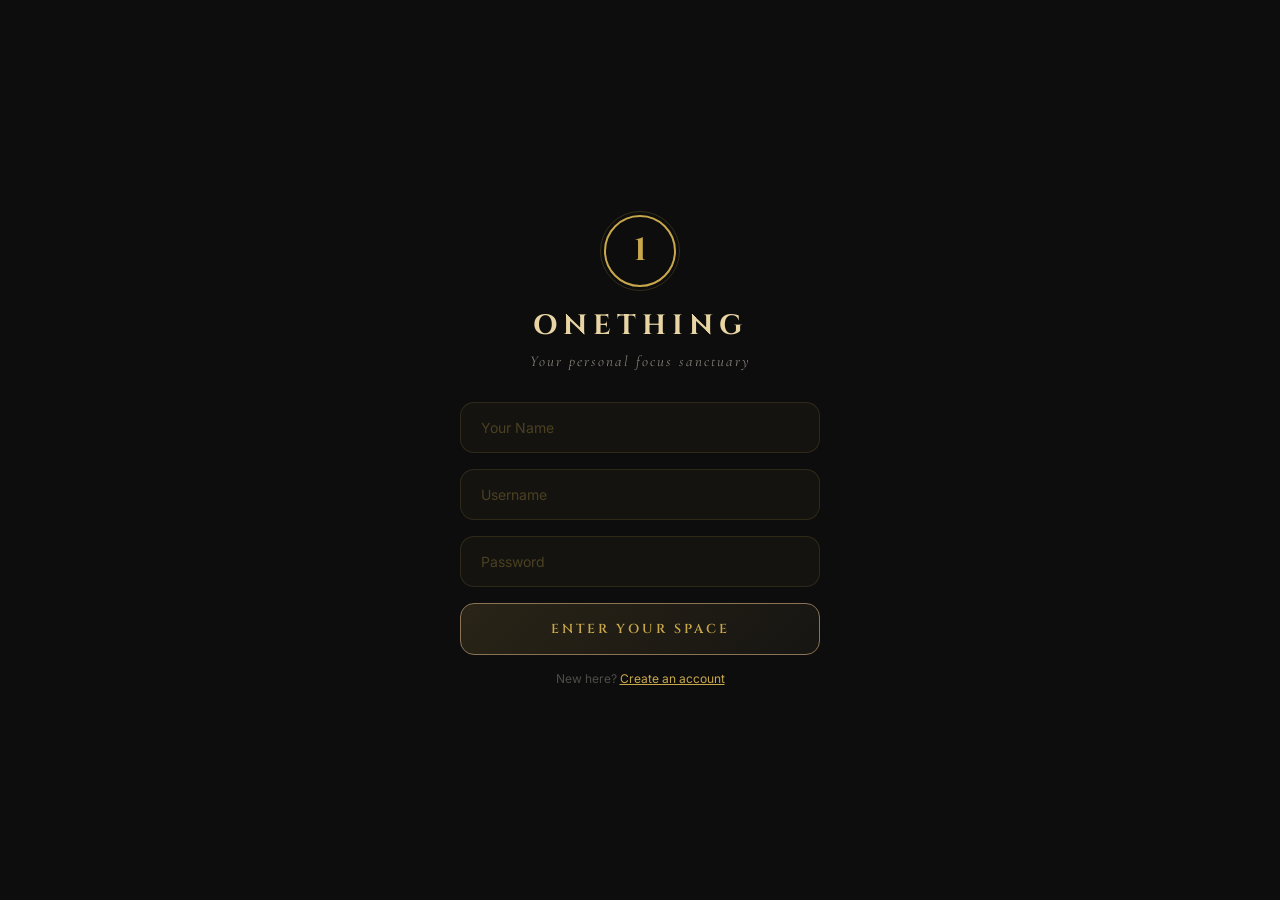
==== commit 56da7445: "Rename onething_timer.html to index.html" ====
--- a/index.html
+++ b/index.html
@@ -1,538 +1,1465 @@
 <!DOCTYPE html>
 <html lang="en">
 <head>
-    <meta charset="UTF-8">
-    <meta name="viewport" content="width=device-width, initial-scale=1.0">
-    <title>LEAF GRAPHIX Focus Hub</title>
-    <link rel="preconnect" href="https://fonts.googleapis.com">
-    <link rel="preconnect" href="https://fonts.gstatic.com" crossorigin>
-    <link href="https://fonts.googleapis.com/css2?family=IBM+Plex+Mono:wght@500&family=IBM+Plex+Sans:wght@400;500;600;700&family=Space+Grotesk:wght@500;700&display=swap" rel="stylesheet">
-    <link rel="stylesheet" href="styles.css">
+<meta charset="UTF-8">
+<meta name="viewport" content="width=device-width, initial-scale=1.0">
+<title>OneThing — Focus | Clarity | Progress</title>
+<link href="https://fonts.googleapis.com/css2?family=Cinzel:wght@400;500;600;700&family=Cormorant+Garamond:ital,wght@0,300;0,400;0,500;0,600;1,300;1,400&family=Inter:wght@300;400;500;600&display=swap" rel="stylesheet">
+<link rel="stylesheet" href="https://cdnjs.cloudflare.com/ajax/libs/font-awesome/6.5.1/css/all.min.css">
+<style>
+:root {
+    --gold: #c9a84c;
+    --gold-light: #e8d5a3;
+    --gold-dark: #8b7355;
+    --gold-muted: rgba(201,168,76,0.15);
+    --cream: #f5f0e8;
+    --charcoal: #1a1a1a;
+    --deep: #0d0d0d;
+    --glass: rgba(20,20,20,0.6);
+    --glass-border: rgba(201,168,76,0.12);
+    --text-primary: #e8e0d0;
+    --text-secondary: rgba(232,224,208,0.55);
+    --text-muted: rgba(232,224,208,0.3);
+    --shadow-gold: 0 0 40px rgba(201,168,76,0.08);
+    --timer-font: 'Cinzel', serif;
+}
+* { margin: 0; padding: 0; box-sizing: border-box; }
+body {
+    font-family: 'Inter', sans-serif;
+    background: var(--deep);
+    color: var(--text-primary);
+    overflow-x: hidden;
+    min-height: 100vh;
+}
+.bg-layer {
+    position: fixed; inset: 0; z-index: 0;
+    background-size: cover; background-position: center;
+    transition: opacity 1.5s ease; opacity: 0.35;
+}
+.bg-overlay {
+    position: fixed; inset: 0; z-index: 1;
+    background: linear-gradient(180deg, rgba(13,13,13,0.3) 0%, rgba(13,13,13,0.1) 30%, rgba(13,13,13,0.4) 70%, rgba(13,13,13,0.85) 100%);
+    pointer-events: none;
+}
+.particle {
+    position: fixed; width: 3px; height: 3px;
+    background: var(--gold); border-radius: 50%;
+    opacity: 0; z-index: 2; pointer-events: none;
+    animation: floatParticle 8s infinite ease-in-out;
+}
+@keyframes floatParticle {
+    0% { opacity: 0; transform: translateY(100vh) scale(0); }
+    20% { opacity: 0.6; }
+    80% { opacity: 0.4; }
+    100% { opacity: 0; transform: translateY(-20vh) scale(1.5); }
+}
+.app { position: relative; z-index: 10; min-height: 100vh; display: flex; flex-direction: column; }
+
+/* ===== LOGIN SCREEN ===== */
+.login-screen {
+    position: fixed; inset: 0; z-index: 1000;
+    background: var(--deep);
+    display: flex; align-items: center; justify-content: center;
+    flex-direction: column;
+    gap: 32px;
+    padding: 40px 24px;
+    transition: opacity 0.6s ease, visibility 0.6s;
+}
+.login-screen.hidden {
+    opacity: 0; visibility: hidden; pointer-events: none;
+}
+.login-logo {
+    text-align: center;
+}
+.login-logo .logo-mark-lg {
+    width: 72px; height: 72px;
+    border: 2px solid var(--gold); border-radius: 50%;
+    display: flex; align-items: center; justify-content: center;
+    font-family: 'Cinzel', serif; font-size: 32px; font-weight: 700;
+    color: var(--gold); margin: 0 auto 20px;
+    position: relative;
+}
+.login-logo .logo-mark-lg::after {
+    content: ''; position: absolute; inset: -6px;
+    border: 1px solid rgba(201,168,76,0.2); border-radius: 50%;
+}
+.login-logo h1 {
+    font-family: 'Cinzel', serif; font-size: 28px; letter-spacing: 6px;
+    color: var(--gold-light); margin-bottom: 8px;
+}
+.login-logo p {
+    font-family: 'Cormorant Garamond', serif; font-size: 15px;
+    font-style: italic; color: var(--text-secondary); letter-spacing: 2px;
+}
+.login-form {
+    width: 100%; max-width: 360px;
+    display: flex; flex-direction: column; gap: 16px;
+}
+.login-form input {
+    width: 100%; padding: 16px 20px;
+    font-family: 'Inter', sans-serif; font-size: 14px;
+    background: rgba(201,168,76,0.04); border: 1px solid rgba(201,168,76,0.15);
+    border-radius: 14px; color: var(--gold-light); outline: none;
+    transition: all 0.3s;
+}
+.login-form input::placeholder { color: rgba(201,168,76,0.3); }
+.login-form input:focus {
+    border-color: var(--gold-dark);
+    box-shadow: 0 0 20px rgba(201,168,76,0.08);
+}
+.login-form button {
+    width: 100%; padding: 16px;
+    font-family: 'Cinzel', serif; font-size: 13px; font-weight: 600;
+    letter-spacing: 3px; text-transform: uppercase;
+    background: linear-gradient(135deg, rgba(201,168,76,0.15), rgba(139,115,85,0.08));
+    border: 1px solid var(--gold-dark); border-radius: 14px;
+    color: var(--gold); cursor: pointer; transition: all 0.3s;
+}
+.login-form button:hover {
+    background: rgba(201,168,76,0.12);
+    box-shadow: 0 0 25px rgba(201,168,76,0.1);
+}
+.login-form .switch-text {
+    text-align: center; font-size: 12px; color: var(--text-muted);
+    cursor: pointer; transition: color 0.3s;
+}
+.login-form .switch-text:hover { color: var(--gold); }
+.login-form .switch-text span { color: var(--gold); text-decoration: underline; }
+
+/* ===== HEADER ===== */
+.header {
+    background: rgba(13,13,13,0.7); backdrop-filter: blur(24px) saturate(1.2);
+    -webkit-backdrop-filter: blur(24px) saturate(1.2);
+    border-bottom: 1px solid var(--glass-border);
+    padding: 14px 32px; display: flex; align-items: center; justify-content: space-between;
+    position: sticky; top: 0; z-index: 100;
+}
+.logo-group { display: flex; align-items: center; gap: 14px; }
+.logo-mark {
+    width: 40px; height: 40px; border: 1.5px solid var(--gold); border-radius: 50%;
+    display: flex; align-items: center; justify-content: center;
+    font-family: 'Cinzel', serif; font-size: 18px; font-weight: 700; color: var(--gold); position: relative;
+}
+.logo-mark::after { content: ''; position: absolute; inset: -4px; border: 1px solid rgba(201,168,76,0.2); border-radius: 50%; }
+.brand h1 { font-family: 'Cinzel', serif; font-size: 16px; font-weight: 600; letter-spacing: 4px; color: var(--gold-light); }
+.brand p { font-family: 'Cormorant Garamond', serif; font-size: 11px; font-style: italic; color: var(--text-secondary); letter-spacing: 2px; }
+.profile-trigger {
+    width: 40px; height: 40px; border-radius: 50%; border: 1.5px solid var(--gold-dark);
+    background: linear-gradient(135deg, rgba(201,168,76,0.15), rgba(139,115,85,0.1));
+    cursor: pointer; display: flex; align-items: center; justify-content: center;
+    transition: all 0.4s ease; position: relative;
+}
+.profile-trigger:hover { border-color: var(--gold); box-shadow: 0 0 20px rgba(201,168,76,0.15); transform: scale(1.05); }
+.profile-trigger i { font-size: 16px; color: var(--gold); }
+.profile-trigger .status-dot { position: absolute; bottom: 2px; right: 2px; width: 8px; height: 8px; border-radius: 50%; background: var(--gold); border: 2px solid var(--deep); }
+
+/* ===== PROFILE DROPDOWN ===== */
+.profile-dropdown {
+    position: fixed; top: 70px; right: 32px; width: 340px;
+    background: rgba(18,18,18,0.95); backdrop-filter: blur(30px);
+    border: 1px solid var(--glass-border); border-radius: 20px;
+    padding: 0; z-index: 200; display: none; overflow: hidden;
+    box-shadow: var(--shadow-gold), 0 20px 60px rgba(0,0,0,0.5);
+}
+.profile-dropdown.active { display: block; animation: reveal 0.4s ease; }
+@keyframes reveal { from { opacity: 0; transform: translateY(-12px) scale(0.97); } to { opacity: 1; transform: translateY(0) scale(1); } }
+.profile-cover { height: 80px; background: linear-gradient(135deg, rgba(201,168,76,0.1), rgba(139,115,85,0.05)); position: relative; }
+.profile-avatar-lg {
+    width: 64px; height: 64px; border-radius: 50%; border: 2px solid var(--gold);
+    background: linear-gradient(135deg, rgba(201,168,76,0.2), rgba(139,115,85,0.1));
+    display: flex; align-items: center; justify-content: center;
+    position: absolute; bottom: -32px; left: 24px; font-size: 24px; color: var(--gold);
+}
+.profile-body { padding: 44px 24px 24px; }
+.profile-name { font-family: 'Cinzel', serif; font-size: 18px; color: var(--gold-light); margin-bottom: 2px; }
+.profile-level { font-family: 'Cormorant Garamond', serif; font-size: 13px; font-style: italic; color: var(--text-secondary); margin-bottom: 20px; }
+.profile-level.clickable { cursor: pointer; transition: color 0.3s; }
+.profile-level.clickable:hover { color: var(--gold); }
+.stats-row { display: grid; grid-template-columns: repeat(2, 1fr); gap: 10px; margin-bottom: 20px; }
+.stat-item {
+    background: rgba(201,168,76,0.05); border: 1px solid rgba(201,168,76,0.08);
+    border-radius: 12px; padding: 14px; text-align: center; transition: all 0.3s;
+}
+.stat-item:hover { border-color: rgba(201,168,76,0.2); background: rgba(201,168,76,0.08); }
+.stat-item.clickable { cursor: pointer; }
+.stat-item.clickable:hover { transform: translateY(-2px); box-shadow: 0 8px 22px rgba(0,0,0,0.22); }
+.stat-value { font-family: 'Cinzel', serif; font-size: 22px; color: var(--gold); line-height: 1; }
+.stat-label { font-size: 10px; color: var(--text-secondary); text-transform: uppercase; letter-spacing: 1.5px; margin-top: 6px; }
+.meter-group { margin-bottom: 16px; }
+.meter-group.clickable { cursor: pointer; border-radius: 12px; padding: 8px; margin-left: -8px; margin-right: -8px; transition: all 0.3s; }
+.meter-group.clickable:hover { background: rgba(201,168,76,0.04); box-shadow: inset 0 0 0 1px rgba(201,168,76,0.08); }
+.meter-header { display: flex; justify-content: space-between; align-items: center; margin-bottom: 8px; }
+.meter-title { font-size: 11px; color: var(--text-secondary); text-transform: uppercase; letter-spacing: 1.5px; }
+.meter-value { font-family: 'Cinzel', serif; font-size: 13px; color: var(--gold); }
+.meter-track { height: 5px; background: rgba(201,168,76,0.08); border-radius: 3px; overflow: hidden; position: relative; }
+.meter-fill { height: 100%; border-radius: 3px; background: linear-gradient(90deg, var(--gold-dark), var(--gold)); transition: width 1s cubic-bezier(0.4, 0, 0.2, 1); position: relative; }
+.meter-fill::after { content: ''; position: absolute; right: 0; top: 0; bottom: 0; width: 20px; background: linear-gradient(90deg, transparent, rgba(255,255,255,0.2)); }
+.profile-actions { display: flex; flex-direction: column; gap: 8px; margin-top: 16px; padding-top: 16px; border-top: 1px solid var(--glass-border); }
+.p-action { background: transparent; border: 1px solid var(--glass-border); color: var(--text-secondary); padding: 10px 14px; border-radius: 10px; cursor: pointer; font-size: 12px; display: flex; align-items: center; gap: 10px; transition: all 0.3s; font-family: 'Inter', sans-serif; }
+.p-action:hover { border-color: var(--gold-dark); color: var(--gold-light); background: rgba(201,168,76,0.05); }
+.p-action i { font-size: 13px; width: 16px; text-align: center; }
+
+/* ===== MAIN ===== */
+.main { flex: 1; display: flex; flex-direction: column; align-items: center; padding: 40px 24px 32px; gap: 28px; }
+.task-wrap { width: 100%; max-width: 480px; position: relative; }
+.task-input {
+    width: 100%; padding: 18px 28px; font-family: 'Cinzel', serif; font-size: 15px; font-weight: 500;
+    letter-spacing: 3px; background: rgba(201,168,76,0.04); border: 1px solid rgba(201,168,76,0.15);
+    border-radius: 16px; color: var(--gold-light); text-align: center; outline: none;
+    transition: all 0.4s; backdrop-filter: blur(10px);
+}
+.task-input::placeholder { color: rgba(201,168,76,0.3); font-weight: 400; }
+.task-input:focus { border-color: var(--gold-dark); box-shadow: 0 0 30px rgba(201,168,76,0.08); background: rgba(201,168,76,0.06); }
+
+.custom-timer-section { width: 100%; max-width: 520px; display: flex; flex-direction: column; align-items: center; gap: 16px; }
+.timer-label { font-family: 'Cormorant Garamond', serif; font-size: 13px; font-style: italic; color: var(--text-secondary); letter-spacing: 3px; }
+.custom-inputs { display: flex; align-items: center; gap: 12px; margin-bottom: 8px; }
+.time-field { display: flex; flex-direction: column; align-items: center; gap: 6px; }
+.time-field input { width: 70px; padding: 10px 8px; font-family: 'Cinzel', serif; font-size: 22px; color: var(--gold); background: rgba(201,168,76,0.05); border: 1px solid rgba(201,168,76,0.15); border-radius: 12px; text-align: center; outline: none; transition: all 0.3s; }
+.time-field input:focus { border-color: var(--gold); box-shadow: 0 0 15px rgba(201,168,76,0.1); }
+.time-field label { font-size: 9px; color: var(--text-secondary); text-transform: uppercase; letter-spacing: 2px; }
+.time-sep { font-family: 'Cinzel', serif; font-size: 24px; color: var(--gold-dark); margin-top: -12px; }
+.set-custom-btn { background: transparent; border: 1px solid var(--gold-dark); color: var(--gold); padding: 8px 20px; border-radius: 20px; font-family: 'Cinzel', serif; font-size: 11px; letter-spacing: 2px; cursor: pointer; transition: all 0.3s; margin-top: 4px; }
+.set-custom-btn:hover { background: rgba(201,168,76,0.1); border-color: var(--gold); }
+
+.presets-wrap { display: flex; gap: 16px; flex-wrap: wrap; justify-content: center; }
+.preset-card {
+    width: 90px; background: rgba(201,168,76,0.03); border: 1px solid rgba(201,168,76,0.1);
+    border-radius: 16px; padding: 16px 10px; cursor: pointer; transition: all 0.4s ease;
+    text-align: center; position: relative; overflow: hidden;
+}
+.preset-card::before { content: ''; position: absolute; top: 0; left: 0; right: 0; height: 2px; background: linear-gradient(90deg, transparent, var(--gold), transparent); opacity: 0; transition: opacity 0.4s; }
+.preset-card:hover::before, .preset-card.active::before { opacity: 1; }
+.preset-card:hover, .preset-card.active { border-color: rgba(201,168,76,0.3); background: rgba(201,168,76,0.06); transform: translateY(-3px); box-shadow: 0 10px 30px rgba(0,0,0,0.3), 0 0 20px rgba(201,168,76,0.05); }
+.preset-card .p-icon { width: 36px; height: 36px; border-radius: 50%; border: 1px solid rgba(201,168,76,0.2); display: flex; align-items: center; justify-content: center; margin: 0 auto 10px; font-size: 14px; color: var(--gold); transition: all 0.3s; }
+.preset-card:hover .p-icon, .preset-card.active .p-icon { border-color: var(--gold); background: rgba(201,168,76,0.1); }
+.preset-card .p-hours { font-family: 'Cinzel', serif; font-size: 20px; color: var(--gold-light); line-height: 1; }
+.preset-card .p-unit { font-size: 9px; color: var(--text-secondary); text-transform: uppercase; letter-spacing: 1px; margin-top: 2px; }
+.preset-card .p-skill { font-family: 'Cormorant Garamond', serif; font-size: 11px; font-style: italic; color: var(--text-muted); margin-top: 8px; line-height: 1.3; }
+
+.timer-display-wrap { position: relative; display: flex; align-items: center; justify-content: center; padding: 20px; }
+.timer-ring-svg { position: absolute; width: 320px; height: 320px; }
+.timer-ring-svg circle { fill: none; stroke-width: 2; }
+.timer-ring-svg .ring-bg { stroke: rgba(201,168,76,0.06); }
+.timer-ring-svg .ring-progress { stroke: url(#goldGradient); stroke-linecap: round; transform: rotate(-90deg); transform-origin: center; transition: stroke-dashoffset 1s linear; filter: drop-shadow(0 0 8px rgba(201,168,76,0.3)); }
+.timer-display { font-family: var(--timer-font); font-size: clamp(52px, 10vw, 90px); font-weight: 700; color: var(--cream); letter-spacing: 6px; text-shadow: 0 2px 20px rgba(0,0,0,0.5); z-index: 2; display: flex; align-items: baseline; gap: 4px; }
+.timer-display .digit-group { display: flex; flex-direction: column; align-items: center; }
+.timer-display .digits { font-variant-numeric: tabular-nums; line-height: 1; }
+.timer-display .digit-label { font-family: 'Cormorant Garamond', serif; font-size: 10px; font-style: italic; color: var(--text-muted); letter-spacing: 3px; margin-top: 4px; text-transform: uppercase; }
+.timer-display .sep { font-size: 0.6em; color: var(--gold-dark); margin: 0 2px; align-self: flex-start; margin-top: 8px; animation: breathe 2s ease-in-out infinite; }
+@keyframes breathe { 0%, 100% { opacity: 0.4; } 50% { opacity: 1; } }
+
+.controls { display: flex; gap: 14px; flex-wrap: wrap; justify-content: center; }
+.ctrl-btn { padding: 14px 32px; font-family: 'Cinzel', serif; font-size: 12px; font-weight: 600; letter-spacing: 3px; border: none; border-radius: 14px; cursor: pointer; transition: all 0.4s ease; text-transform: uppercase; position: relative; overflow: hidden; background: transparent; }
+.ctrl-btn::before { content: ''; position: absolute; inset: 0; background: linear-gradient(135deg, rgba(201,168,76,0.15), rgba(139,115,85,0.05)); opacity: 0; transition: opacity 0.4s; }
+.ctrl-btn:hover::before { opacity: 1; }
+.ctrl-btn:hover { transform: translateY(-2px); box-shadow: 0 8px 25px rgba(0,0,0,0.3); }
+.ctrl-btn span { position: relative; z-index: 1; }
+.btn-start { border: 1px solid var(--gold); color: var(--gold); }
+.btn-start:hover { background: rgba(201,168,76,0.1); box-shadow: 0 0 30px rgba(201,168,76,0.1); }
+.btn-pause { border: 1px solid var(--gold-dark); color: var(--gold-light); }
+.btn-reset { border: 1px solid rgba(201,168,76,0.2); color: var(--text-secondary); }
+.btn-reset:hover { border-color: var(--gold-dark); color: var(--gold); }
+.btn-again { border: 1px solid rgba(201,168,76,0.2); color: var(--text-secondary); }
+.btn-again:hover { border-color: var(--gold-dark); color: var(--gold); }
+
+.features { display: grid; grid-template-columns: repeat(auto-fit, minmax(150px, 1fr)); gap: 14px; width: 100%; max-width: 680px; }
+.feature {
+    background: rgba(201,168,76,0.03); border: 1px solid rgba(201,168,76,0.08);
+    border-radius: 18px; padding: 22px 16px; text-align: center; cursor: pointer;
+    transition: all 0.4s ease; position: relative; overflow: hidden;
+}
+.feature::after { content: ''; position: absolute; bottom: 0; left: 50%; transform: translateX(-50%) scaleX(0); width: 60%; height: 2px; background: linear-gradient(90deg, transparent, var(--gold), transparent); transition: transform 0.4s ease; }
+.feature:hover::after { transform: translateX(-50%) scaleX(1); }
+.feature:hover { border-color: rgba(201,168,76,0.2); background: rgba(201,168,76,0.05); transform: translateY(-4px); box-shadow: 0 12px 40px rgba(0,0,0,0.25); }
+.feature i { font-size: 22px; margin-bottom: 12px; display: block; color: var(--gold-dark); transition: color 0.3s; }
+.feature:hover i { color: var(--gold); }
+.feature h4 { font-family: 'Cinzel', serif; font-size: 12px; font-weight: 600; letter-spacing: 2px; margin-bottom: 6px; color: var(--gold-light); }
+.feature p { font-family: 'Cormorant Garamond', serif; font-size: 12px; font-style: italic; color: var(--text-muted); }
+
+.clock-widget { position: fixed; bottom: 24px; right: 24px; background: rgba(18,18,18,0.85); backdrop-filter: blur(20px); border: 1px solid var(--glass-border); border-radius: 16px; padding: 14px 20px; display: flex; align-items: center; gap: 14px; z-index: 50; box-shadow: var(--shadow-gold); }
+.clock-widget .indicator { width: 8px; height: 8px; border-radius: 50%; background: var(--gold-dark); transition: all 0.5s; }
+.clock-widget .indicator.active { background: var(--gold); box-shadow: 0 0 10px rgba(201,168,76,0.5); animation: pulse-gold 2s infinite; }
+@keyframes pulse-gold { 0%, 100% { opacity: 1; box-shadow: 0 0 10px rgba(201,168,76,0.5); } 50% { opacity: 0.5; box-shadow: 0 0 2px rgba(201,168,76,0.2); } }
+.clock-widget .time-display { font-family: 'Cinzel', serif; font-size: 18px; color: var(--gold-light); line-height: 1; }
+.clock-widget .time-ampm { font-family: 'Cormorant Garamond', serif; font-size: 11px; font-style: italic; color: var(--text-muted); }
+.clock-widget .focus-mini { font-size: 9px; color: var(--text-muted); letter-spacing: 1px; text-transform: uppercase; }
+
+.footer { text-align: center; padding: 24px; font-family: 'Cormorant Garamond', serif; font-size: 12px; font-style: italic; color: var(--text-muted); letter-spacing: 3px; }
+.footer span { color: var(--gold-dark); font-family: 'Cinzel', serif; font-style: normal; letter-spacing: 2px; }
+
+/* ===== MODALS ===== */
+.modal-overlay { position: fixed; inset: 0; background: rgba(0,0,0,0.6); backdrop-filter: blur(8px); z-index: 300; display: none; align-items: center; justify-content: center; padding: 20px; opacity: 0; transition: opacity 0.3s ease; }
+.modal-overlay.active { display: flex; opacity: 1; }
+.modal-box { background: rgba(18,18,18,0.97); backdrop-filter: blur(30px); border: 1px solid var(--glass-border); border-radius: 24px; padding: 32px; width: 100%; max-width: 520px; max-height: 85vh; overflow-y: auto; transform: scale(0.95) translateY(10px); transition: transform 0.3s ease; box-shadow: 0 30px 80px rgba(0,0,0,0.5), var(--shadow-gold); }
+.modal-overlay.active .modal-box { transform: scale(1) translateY(0); }
+.modal-head { display: flex; justify-content: space-between; align-items: center; margin-bottom: 24px; padding-bottom: 16px; border-bottom: 1px solid var(--glass-border); }
+.modal-head h2 { font-family: 'Cinzel', serif; font-size: 16px; letter-spacing: 3px; color: var(--gold-light); }
+.close-x { background: none; border: none; color: var(--text-muted); font-size: 18px; cursor: pointer; transition: color 0.3s; width: 32px; height: 32px; border-radius: 8px; display: flex; align-items: center; justify-content: center; }
+.close-x:hover { color: var(--gold); background: rgba(201,168,76,0.05); }
+
+/* Music */
+.spotify-player { text-align: center; }
+.vinyl-container { width: 200px; height: 200px; margin: 0 auto 24px; position: relative; }
+.vinyl { width: 100%; height: 100%; border-radius: 50%; background: radial-gradient(circle at 50% 50%, #1a1a1a 8%, transparent 9%), repeating-radial-gradient(circle at 50% 50%, #222 0px, #1a1a1a 2px, #222 3px); border: 2px solid #333; position: relative; animation: vinylSpin 4s linear infinite; animation-play-state: paused; box-shadow: 0 10px 40px rgba(0,0,0,0.5); }
+.vinyl.playing { animation-play-state: running; }
+@keyframes vinylSpin { to { transform: rotate(360deg); } }
+.vinyl::before { content: ''; position: absolute; top: 50%; left: 50%; transform: translate(-50%, -50%); width: 60px; height: 60px; background: linear-gradient(135deg, var(--gold-dark), var(--gold)); border-radius: 50%; }
+.vinyl::after { content: ''; position: absolute; top: 50%; left: 50%; transform: translate(-50%, -50%); width: 18px; height: 18px; background: var(--deep); border-radius: 50%; }
+.track-info h3 { font-family: 'Cinzel', serif; font-size: 16px; color: var(--gold-light); margin-bottom: 4px; }
+.track-info p { font-family: 'Cormorant Garamond', serif; font-size: 13px; font-style: italic; color: var(--text-secondary); }
+.player-controls { display: flex; align-items: center; justify-content: center; gap: 24px; margin: 24px 0; }
+.player-btn { background: none; border: none; color: var(--text-secondary); font-size: 18px; cursor: pointer; transition: all 0.3s; width: 40px; height: 40px; border-radius: 50%; display: flex; align-items: center; justify-content: center; }
+.player-btn:hover { color: var(--gold); background: rgba(201,168,76,0.05); }
+.player-btn.main { font-size: 36px; color: var(--gold); }
+.player-btn.main:hover { transform: scale(1.1); }
+.progress-bar { height: 3px; background: rgba(201,168,76,0.1); border-radius: 2px; margin: 16px 0; position: relative; cursor: pointer; }
+.progress-fill { height: 100%; width: 0%; background: linear-gradient(90deg, var(--gold-dark), var(--gold)); border-radius: 2px; position: relative; }
+.progress-fill::after { content: ''; position: absolute; right: -4px; top: -3px; width: 9px; height: 9px; border-radius: 50%; background: var(--gold); box-shadow: 0 0 8px rgba(201,168,76,0.4); }
+.time-labels { display: flex; justify-content: space-between; font-size: 10px; color: var(--text-muted); font-family: 'Cinzel', serif; }
+.spotify-note { color: var(--text-muted); font-family: 'Cormorant Garamond', serif; font-size: 13px; font-style: italic; line-height: 1.5; margin: 8px auto 0; max-width: 360px; }
+.spotify-connect-btn { display: inline-flex; align-items: center; gap: 10px; background: linear-gradient(135deg, #1db954, #1ed760); color: white; border: none; padding: 12px 28px; border-radius: 30px; font-family: 'Inter', sans-serif; font-size: 13px; font-weight: 600; cursor: pointer; margin-top: 16px; transition: all 0.3s; }
+.spotify-connect-btn:hover { transform: scale(1.03); box-shadow: 0 4px 20px rgba(29,185,84,0.3); }
+.playlist-list { margin-top: 24px; text-align: left; }
+.playlist-list h4 { font-family: 'Cinzel', serif; font-size: 11px; letter-spacing: 2px; color: var(--text-secondary); margin-bottom: 12px; text-transform: uppercase; }
+.pl-item { display: flex; align-items: center; gap: 12px; padding: 10px 12px; border-radius: 10px; cursor: pointer; transition: all 0.2s; }
+.pl-item:hover { background: rgba(201,168,76,0.05); }
+.pl-item i { color: var(--gold-dark); font-size: 14px; }
+.pl-item .pl-name { font-size: 13px; color: var(--text-primary); }
+.pl-item .pl-meta { font-size: 11px; color: var(--text-muted); }
+
+/* Calendar */
+.cal-nav { display: flex; justify-content: space-between; align-items: center; margin-bottom: 16px; }
+.cal-nav button { background: none; border: none; color: var(--text-secondary); cursor: pointer; font-size: 14px; width: 32px; height: 32px; border-radius: 8px; transition: all 0.2s; }
+.cal-nav button:hover { color: var(--gold); background: rgba(201,168,76,0.05); }
+.cal-nav h3 { font-family: 'Cinzel', serif; font-size: 15px; letter-spacing: 2px; color: var(--gold-light); }
+.cal-weekdays { display: grid; grid-template-columns: repeat(7, 1fr); gap: 4px; margin-bottom: 8px; text-align: center; }
+.cal-weekdays div { font-size: 10px; color: var(--text-muted); text-transform: uppercase; letter-spacing: 1px; padding: 6px 0; }
+.cal-days { display: grid; grid-template-columns: repeat(7, 1fr); gap: 4px; }
+.cal-day { aspect-ratio: 1; display: flex; flex-direction: column; align-items: center; justify-content: center; border-radius: 10px; font-size: 12px; cursor: pointer; transition: all 0.2s; position: relative; font-family: 'Cinzel', serif; }
+.cal-day:hover { background: rgba(201,168,76,0.05); }
+.cal-day.focus-day { background: linear-gradient(135deg, rgba(201,168,76,0.15), rgba(201,168,76,0.05)); border: 1px solid rgba(201,168,76,0.2); color: var(--gold); }
+.cal-day.today { border: 1px solid var(--gold); color: var(--gold-light); }
+.cal-day .focus-hours { font-size: 8px; color: var(--gold); margin-top: 1px; font-family: 'Inter', sans-serif; }
+.cal-day.scheduled-day::after { content: ''; position: absolute; bottom: 6px; width: 4px; height: 4px; border-radius: 50%; background: var(--gold); box-shadow: 0 0 8px rgba(201,168,76,0.6); }
+.cal-day.selected-day { background: rgba(201,168,76,0.12); border: 1px solid var(--gold-dark); color: var(--gold-light); }
+.schedule-panel { margin-top: 18px; padding: 16px; background: rgba(201,168,76,0.03); border: 1px solid rgba(201,168,76,0.08); border-radius: 14px; }
+.schedule-panel h4 { font-family: 'Cinzel', serif; font-size: 12px; letter-spacing: 2px; color: var(--gold-light); margin-bottom: 12px; }
+.schedule-form { display: grid; grid-template-columns: 1fr 95px 95px auto; gap: 8px; align-items: center; }
+.schedule-form input { width: 100%; padding: 10px 12px; font-family: 'Inter', sans-serif; font-size: 12px; background: rgba(201,168,76,0.04); border: 1px solid rgba(201,168,76,0.14); border-radius: 10px; color: var(--gold-light); outline: none; }
+.schedule-form input:focus { border-color: var(--gold-dark); box-shadow: 0 0 15px rgba(201,168,76,0.08); }
+.schedule-form button { padding: 10px 14px; border-radius: 10px; border: 1px solid var(--gold-dark); background: transparent; color: var(--gold); cursor: pointer; font-family: 'Cinzel', serif; font-size: 10px; letter-spacing: 1.5px; text-transform: uppercase; transition: all 0.3s; white-space: nowrap; }
+.schedule-form button:hover { background: rgba(201,168,76,0.08); border-color: var(--gold); }
+.schedule-list { margin-top: 12px; display: flex; flex-direction: column; gap: 8px; }
+.schedule-item { display: flex; justify-content: space-between; align-items: center; gap: 10px; padding: 10px 12px; border: 1px solid rgba(201,168,76,0.08); border-radius: 10px; background: rgba(0,0,0,0.12); }
+.schedule-item-title { color: var(--gold-light); font-size: 12px; }
+.schedule-item-meta { color: var(--text-muted); font-size: 10px; margin-top: 2px; }
+.schedule-delete { border: none; background: transparent; color: var(--text-muted); cursor: pointer; padding: 6px; transition: color 0.2s; }
+.schedule-delete:hover { color: var(--gold); }
+
+/* Focus Stats */
+.focus-ring-wrap { width: 160px; height: 160px; margin: 0 auto 24px; position: relative; }
+.focus-ring-wrap svg { transform: rotate(-90deg); }
+.focus-ring-wrap .f-bg { fill: none; stroke: rgba(201,168,76,0.08); stroke-width: 10; }
+.focus-ring-wrap .f-progress { fill: none; stroke: url(#goldGradient); stroke-width: 10; stroke-linecap: round; stroke-dasharray: 377; }
+.focus-center { position: absolute; top: 50%; left: 50%; transform: translate(-50%, -50%); text-align: center; }
+.focus-center .score { font-family: 'Cinzel', serif; font-size: 32px; color: var(--gold); }
+.focus-center .score-label { font-family: 'Cormorant Garamond', serif; font-size: 11px; font-style: italic; color: var(--text-muted); }
+.period-stats { display: grid; grid-template-columns: repeat(3, 1fr); gap: 12px; margin: 20px 0; }
+.period-card { background: rgba(201,168,76,0.04); border: 1px solid rgba(201,168,76,0.08); border-radius: 12px; padding: 14px 8px; text-align: center; }
+.period-card .p-val { font-family: 'Cinzel', serif; font-size: 18px; color: var(--gold); }
+.period-card .p-label { font-size: 9px; color: var(--text-muted); text-transform: uppercase; letter-spacing: 1px; margin-top: 4px; }
+.weekly-bars { display: flex; align-items: flex-end; gap: 8px; height: 100px; padding: 10px 0 24px; margin: 16px 0; }
+.w-bar { flex: 1; background: linear-gradient(to top, rgba(201,168,76,0.3), rgba(201,168,76,0.6)); border-radius: 4px 4px 0 0; min-height: 4px; transition: height 0.6s ease; position: relative; }
+.w-bar::after { content: attr(data-day); position: absolute; bottom: -18px; left: 50%; transform: translateX(-50%); font-size: 9px; color: var(--text-muted); font-family: 'Cinzel', serif; }
+.w-bar:hover { background: linear-gradient(to top, rgba(201,168,76,0.5), var(--gold)); }
+.assessment-box { background: rgba(201,168,76,0.03); border: 1px solid rgba(201,168,76,0.08); border-radius: 14px; padding: 18px; margin-top: 16px; }
+.assessment-box h4 { font-family: 'Cinzel', serif; font-size: 12px; letter-spacing: 2px; color: var(--gold-light); margin-bottom: 10px; }
+.assessment-box p { font-family: 'Cormorant Garamond', serif; font-size: 13px; line-height: 1.7; color: var(--text-secondary); font-style: italic; }
+.assessment-box p strong { color: var(--gold); font-style: normal; font-family: 'Cinzel', serif; font-size: 12px; }
+
+/* Themes */
+.theme-grid { display: grid; grid-template-columns: repeat(2, 1fr); gap: 14px; }
+.theme-opt { aspect-ratio: 16/10; border-radius: 14px; cursor: pointer; border: 2px solid transparent; transition: all 0.3s; position: relative; overflow: hidden; background-size: cover; background-position: center; }
+.theme-opt::after { content: ''; position: absolute; inset: 0; background: linear-gradient(to top, rgba(0,0,0,0.6), transparent); }
+.theme-opt:hover { transform: scale(1.02); }
+.theme-opt.active { border-color: var(--gold); }
+.theme-opt .t-name { position: absolute; bottom: 10px; left: 12px; z-index: 2; font-family: 'Cinzel', serif; font-size: 12px; color: var(--cream); text-shadow: 0 1px 4px rgba(0,0,0,0.8); }
+.theme-opt .t-check { position: absolute; top: 8px; right: 8px; z-index: 2; color: var(--gold); font-size: 14px; opacity: 0; transition: opacity 0.3s; }
+.theme-opt.active .t-check { opacity: 1; }
+.settings-section { margin-top: 22px; padding-top: 18px; border-top: 1px solid var(--glass-border); }
+.settings-section h4 { font-family: 'Cinzel', serif; font-size: 11px; letter-spacing: 2px; color: var(--text-secondary); margin-bottom: 12px; text-transform: uppercase; }
+.font-grid { display: grid; grid-template-columns: repeat(2, 1fr); gap: 10px; }
+.font-opt { background: rgba(201,168,76,0.03); border: 1px solid rgba(201,168,76,0.1); border-radius: 12px; color: var(--text-secondary); padding: 12px; cursor: pointer; transition: all 0.25s; text-align: left; }
+.font-opt:hover, .font-opt.active { border-color: var(--gold-dark); background: rgba(201,168,76,0.07); color: var(--gold-light); }
+.font-opt .font-preview { display: block; color: var(--gold); font-size: 22px; line-height: 1; margin-bottom: 6px; }
+.font-opt .font-name { font-size: 10px; letter-spacing: 1px; text-transform: uppercase; }
+
+/* Toasts */
+.toast-container { position: fixed; top: 80px; left: 50%; transform: translateX(-50%); z-index: 400; display: flex; flex-direction: column; gap: 8px; pointer-events: none; }
+.toast { background: rgba(18,18,18,0.95); backdrop-filter: blur(15px); border: 1px solid var(--glass-border); border-left: 3px solid var(--gold); border-radius: 12px; padding: 14px 22px; display: flex; align-items: center; gap: 12px; animation: toastIn 0.4s ease, toastOut 0.4s ease 3.5s forwards; box-shadow: 0 10px 30px rgba(0,0,0,0.3); pointer-events: all; font-size: 13px; }
+@keyframes toastIn { from { opacity: 0; transform: translateY(-16px); } to { opacity: 1; transform: translateY(0); } }
+@keyframes toastOut { to { opacity: 0; transform: translateY(-16px); } }
+
+/* Session History inside profile */
+.history-list { max-height: 200px; overflow-y: auto; margin-top: 12px; }
+.history-item {
+    display: flex; justify-content: space-between; align-items: center;
+    padding: 8px 12px; border-radius: 8px; font-size: 12px;
+    border-bottom: 1px solid rgba(201,168,76,0.05);
+}
+.history-item:hover { background: rgba(201,168,76,0.03); }
+.history-item .h-task { color: var(--text-secondary); font-style: italic; }
+.history-item .h-time { font-family: 'Cinzel', serif; color: var(--gold); font-size: 11px; }
+.history-item .h-date { color: var(--text-muted); font-size: 10px; }
+
+@media (max-width: 600px) {
+    .header { padding: 12px 16px; }
+    .timer-display { font-size: 44px; letter-spacing: 3px; }
+    .timer-ring-svg { width: 260px; height: 260px; }
+    .features { grid-template-columns: repeat(2, 1fr); }
+    .profile-dropdown { right: 10px; width: calc(100vw - 20px); max-width: 340px; }
+    .clock-widget { bottom: 12px; right: 12px; padding: 10px 14px; }
+    .presets-wrap { gap: 10px; }
+    .preset-card { width: 80px; padding: 12px 8px; }
+    .schedule-form { grid-template-columns: 1fr; }
+    .login-logo h1 { font-size: 22px; }
+}
+::-webkit-scrollbar { width: 5px; }
+::-webkit-scrollbar-track { background: transparent; }
+::-webkit-scrollbar-thumb { background: rgba(201,168,76,0.15); border-radius: 3px; }
+</style>
 </head>
 <body>
-    <div class="auth-screen" id="authScreen">
-        <div class="auth-shell">
-            <section class="auth-brand">
-                <img src="leafgraphix-logo.png" alt="LEAF GRAPHIX logo" class="auth-logo">
-                <p class="eyebrow">LEAF GRAPHIX</p>
-                <h1>Focus work, keep the streak alive, and build momentum in one place.</h1>
-                <div class="auth-bullets">
-                    <span>Local-first</span>
-                    <span>Community-safe</span>
-                    <span>Dark theme only</span>
-                </div>
-            </section>
-
-            <section class="auth-panel">
-                <div class="auth-tabs">
-                    <button type="button" class="auth-tab active" id="loginTab">Sign In</button>
-                    <button type="button" class="auth-tab" id="signupTab">Create Account</button>
-                </div>
-
-                <form id="loginForm" class="auth-form">
-                    <label class="field">
-                        <span>Email</span>
-                        <input type="email" id="loginEmail" placeholder="you@example.com" autocomplete="email" required>
-                    </label>
-                    <label class="field">
-                        <span>Password</span>
-                        <input type="password" id="loginPassword" placeholder="Minimum 6 characters" autocomplete="current-password" required>
-                    </label>
-                    <p class="form-error" id="loginError"></p>
-                    <button type="submit" class="primary-btn">Enter Focus Hub</button>
-                </form>
-
-                <form id="signupForm" class="auth-form hidden">
-                    <label class="field">
-                        <span>Display Name</span>
-                        <input type="text" id="signupName" maxlength="32" placeholder="Display name" required>
-                    </label>
-                    <label class="field">
-                        <span>Email</span>
-                        <input type="email" id="signupEmail" placeholder="you@example.com" autocomplete="email" required>
-                    </label>
-                    <label class="field">
-                        <span>Password</span>
-                        <input type="password" id="signupPassword" placeholder="Minimum 6 characters" autocomplete="new-password" required>
-                    </label>
-                    <p class="form-error" id="signupError"></p>
-                    <button type="submit" class="primary-btn">Create Focus Account</button>
-                </form>
-            </section>
+
+<!-- LOGIN SCREEN -->
+<div class="login-screen" id="loginScreen">
+    <div class="login-logo">
+        <div class="logo-mark-lg">1</div>
+        <h1>ONETHING</h1>
+        <p>Your personal focus sanctuary</p>
+    </div>
+    <div class="login-form" id="loginForm">
+        <input type="text" id="loginName" placeholder="Your Name" autocomplete="name">
+        <input type="text" id="loginUser" placeholder="Username" autocomplete="username">
+        <input type="password" id="loginPass" placeholder="Password" autocomplete="current-password">
+        <button onclick="handleLogin()" id="loginBtn">Enter Your Space</button>
+        <div class="switch-text" id="loginSwitch">
+            New here? <span onclick="toggleAuthMode()">Create an account</span>
         </div>
     </div>
-
-    <div class="app-shell hidden" id="appShell">
-        <header class="topbar">
-            <div class="brand-lockup">
-                <button type="button" class="nav-toggle" id="navToggle" aria-label="Toggle navigation">Menu</button>
-                <img src="leafgraphix-logo.png" alt="LEAF GRAPHIX logo" class="brand-logo">
-                <div>
-                    <p class="eyebrow">LEAF GRAPHIX</p>
-                    <h2>Focus Hub</h2>
-                </div>
-            </div>
-
-            <nav class="section-nav" id="sectionNav">
-                <button type="button" class="nav-chip active" data-target="focusSection">Focus</button>
-                <button type="button" class="nav-chip" data-target="dashboardSection">Dashboard</button>
-                <button type="button" class="nav-chip" data-target="goalsSection">Goals</button>
-                <button type="button" class="nav-chip" data-target="achievementsSection">Achievements</button>
-                <button type="button" class="nav-chip" data-target="communitySection">Community</button>
-                <button type="button" class="nav-chip" data-target="adminSection">Admin</button>
-            </nav>
-
-            <div class="topbar-actions">
-                <button type="button" class="icon-btn" id="openNotificationsBtn" aria-label="Open alerts">!</button>
-                <button type="button" class="profile-pill" id="openProfileBtn">
-                    <span id="headerAvatar" class="avatar-circle"></span>
-                    <span class="profile-pill-copy">
-                        <strong id="headerDisplayName"></strong>
-                        <small id="headerBadge">Profile</small>
-                    </span>
-                </button>
-                <button type="button" class="ghost-btn" id="logoutBtn">Logout</button>
-            </div>
-        </header>
-
-        <main class="workspace">
-            <section class="band focus-band" id="focusSection">
-                <div class="band-heading">
-                    <div>
-                        <p class="eyebrow">Core Timer</p>
-                        <h3>One task. One timer. One clean lane.</h3>
-                    </div>
-                    <div class="band-heading-actions">
-                        <button type="button" class="ghost-btn" id="fullscreenBtn">Fullscreen</button>
-                    </div>
-                </div>
-
-                <div class="focus-grid">
-                    <div class="focus-stage">
-                        <label class="field solo-task">
-                            <span>Single Task Input</span>
-                            <div class="task-entry">
-                                <input type="text" id="taskInput" maxlength="50" placeholder="What are you doing right now?">
-                                <small><span id="charCount">0</span>/50</small>
-                            </div>
-                        </label>
-
-                        <div class="timer-rail">
-                            <div class="timer-cluster">
-                                <div class="timer-disc">
-                                    <svg viewBox="0 0 220 220" class="timer-svg" aria-hidden="true">
-                                        <circle cx="110" cy="110" r="94" class="timer-ring-bg"></circle>
-                                        <circle cx="110" cy="110" r="94" class="timer-ring-progress" id="timerProgress"></circle>
-                                    </svg>
-                                    <div class="timer-core">
-                                        <div class="timer-time" id="timeDisplay">10:00</div>
-                                        <div class="timer-meta" id="timerStatus">Ready</div>
-                                    </div>
-                                </div>
-
-                                <div class="slide-shell">
-                                    <div class="slide-copy">
-                                        <span>Slide right to launch focus</span>
-                                        <strong id="currentModeLabel">10/3 ADHD</strong>
-                                    </div>
-                                    <input type="range" id="slideStart" class="slide-start" min="0" max="100" value="0" aria-label="Slide right to start focus">
-                                </div>
-                            </div>
-
-                            <div class="focus-floating-dock">
-                                <button type="button" class="dock-icon" id="dockQuickGoal" aria-label="Jump to goals">Goals</button>
-                                <button type="button" class="dock-icon" id="dockQuickAI" aria-label="Jump to Onething AI">AI</button>
-                                <button type="button" class="dock-icon" id="dockQuickProfile" aria-label="Open profile">Profile</button>
-                            </div>
-                        </div>
-
-                        <section class="focus-setup-callout" id="focusSetupIntro">
-                            <div>
-                                <p class="eyebrow">Introducing Functions Setup</p>
-                                <h4>Keep the focus screen quiet and use swipe cards when you need controls.</h4>
-                                <p>1. Enter one task. 2. Add an optional study topic for Onething AI. 3. Slide right to start. 4. Swipe sideways for modes, controls, and study help.</p>
-                            </div>
-                            <button type="button" class="ghost-btn small-btn" id="dismissFocusSetupBtn">Hide Intro</button>
-                        </section>
-
-                        <section class="swipe-control-shell">
-                            <div class="swipe-control-header">
-                                <div>
-                                    <p class="eyebrow">Swipe Controls</p>
-                                    <h4>Cleaner tools, less distraction</h4>
-                                </div>
-                                <small>Swipe sideways across the cards</small>
-                            </div>
-
-                            <div class="swipe-control-track" id="swipeControlTrack" tabindex="0" aria-label="Swipe control cards">
-                                <article class="swipe-card">
-                                    <div class="swipe-card-top">
-                                        <p class="eyebrow">Timer Modes</p>
-                                        <h4>Pick your focus block</h4>
-                                    </div>
-                                    <div class="mode-row compact-row" id="modeRow">
-                                        <button type="button" class="mode-pill active" data-mode="adhd">10/3 ADHD</button>
-                                        <button type="button" class="mode-pill" data-mode="classic">25/5 Classic</button>
-                                        <button type="button" class="mode-pill" data-mode="deep">45/15 Deep</button>
-                                        <button type="button" class="mode-pill" data-mode="custom">Custom</button>
-                                    </div>
-                                </article>
-
-                                <article class="swipe-card">
-                                    <div class="swipe-card-top">
-                                        <p class="eyebrow">Timer Controls</p>
-                                        <h4>Manual backup controls</h4>
-                                    </div>
-                                    <div class="timer-actions compact-actions">
-                                        <button type="button" class="primary-btn" id="startBtn">Start</button>
-                                        <button type="button" class="secondary-btn hidden" id="pauseBtn">Pause</button>
-                                        <button type="button" class="secondary-btn hidden" id="resumeBtn">Resume</button>
-                                        <button type="button" class="ghost-btn" id="resetBtn">Reset</button>
-                                    </div>
-                                </article>
-
-                                <article class="swipe-card">
-                                    <div class="swipe-card-top">
-                                        <p class="eyebrow">Onething AI Setup</p>
-                                        <h4>Studying and reference helper</h4>
-                                    </div>
-                                    <div class="ai-mode-row" id="aiModeRow">
-                                        <button type="button" class="filter-chip active" data-ai-mode="focus">Focus</button>
-                                        <button type="button" class="filter-chip" data-ai-mode="plan">Plan</button>
-                                        <button type="button" class="filter-chip" data-ai-mode="explain">Explain</button>
-                                        <button type="button" class="filter-chip" data-ai-mode="quiz">Quiz</button>
-                                        <button type="button" class="filter-chip" data-ai-mode="reference">Reference</button>
-                                    </div>
-                                    <label class="field compact-field">
-                                        <span>Study Topic</span>
-                                        <input type="text" id="aiTopicInput" maxlength="60" placeholder="Topic, chapter, formula, or question">
-                                    </label>
-                                </article>
-                            </div>
-                        </section>
-                    </div>
-
-                    <aside class="focus-sidebar">
-                        <section class="surface ai-surface" id="aiSurface">
-                            <div class="surface-heading">
-                                <div>
-                                    <p class="eyebrow">Onething AI</p>
-                                    <h4>ChatGPT-style study and reference lane</h4>
-                                </div>
-                                <button type="button" class="ghost-btn small-btn hidden" id="showFocusSetupBtn">Show Setup</button>
-                            </div>
-                            <div class="ai-status-row">
-                                <span class="ai-live-pill" id="aiModeBadge">Focus Coach</span>
-                                <span class="ai-principle-pill" id="aiPrincipleBadge">Principle: Clarify</span>
-                                <span class="ai-tick" id="aiTickDisplay">00s</span>
-                            </div>
-                            <p class="ai-topic-line">Tracking: <strong id="aiTopicEcho">No study topic yet</strong></p>
-                            <div class="ai-message-shell">
-                                <p class="ai-primary-message" id="aiPrimaryMessage">Type a topic and Onething AI will guide the next small study move.</p>
-                                <div class="ai-bullet-list" id="aiBulletList"></div>
-                            </div>
-                            <div class="ai-reference-grid" id="aiReferenceGrid"></div>
-                        </section>
-
-                        <section class="surface">
-                            <div class="surface-heading">
-                                <div>
-                                    <p class="eyebrow">Notifications</p>
-                                    <h4>Alert Stack</h4>
-                                </div>
-                                <button type="button" class="ghost-btn small-btn" id="previewAlertBtn">Preview</button>
-                            </div>
-                            <div class="toggle-list">
-                                <label class="toggle-row">
-                                    <span>
-                                        <strong>Sound</strong>
-                                        <small>Loop until dismiss</small>
-                                    </span>
-                                    <input type="checkbox" id="soundToggle">
-                                </label>
-                                <label class="toggle-row">
-                                    <span>
-                                        <strong>Screen Flash</strong>
-                                        <small>Persistent visual alert</small>
-                                    </span>
-                                    <input type="checkbox" id="flashToggle">
-                                </label>
-                            </div>
-                            <label class="field compact-field">
-                                <span>Ringtone</span>
-                                <select id="ringtoneSelect"></select>
-                            </label>
-                        </section>
-
-                        <section class="surface">
-                            <div class="surface-heading">
-                                <div>
-                                    <p class="eyebrow">Focus Parking</p>
-                                    <h4>Distraction Capture</h4>
-                                </div>
-                            </div>
-                            <label class="field compact-field">
-                                <span>Parking Lot</span>
-                                <input type="text" id="parkingInput" placeholder="Press Enter to stash it">
-                            </label>
-                            <div class="chip-cloud" id="parkingItems"></div>
-                        </section>
-
-                        <section class="surface">
-                            <div class="surface-heading">
-                                <div>
-                                    <p class="eyebrow">Active Alerts</p>
-                                    <h4>Now</h4>
-                                </div>
-                            </div>
-                            <div class="notification-feed" id="notificationFeed"></div>
-                        </section>
-                    </aside>
-                </div>
-            </section>
-
-            <section class="band dashboard-band" id="dashboardSection">
-                <div class="band-heading">
-                    <div>
-                        <p class="eyebrow">Dashboard</p>
-                        <h3>Sessions, streaks, charts, and the recent work trail.</h3>
-                    </div>
-                </div>
-
-                <div class="stats-grid" id="statsGrid"></div>
-
-                <div class="dashboard-grid">
-                    <section class="surface chart-surface">
-                        <div class="surface-heading">
-                            <div>
-                                <p class="eyebrow">Daily Focus</p>
-                                <h4>Last 7 Days</h4>
-                            </div>
-                        </div>
-                        <div class="bar-chart" id="dailyChart"></div>
-                    </section>
-
-                    <section class="surface chart-surface">
-                        <div class="surface-heading">
-                            <div>
-                                <p class="eyebrow">Weekly Progress</p>
-                                <h4>Line Chart</h4>
-                            </div>
-                        </div>
-                        <div class="line-chart-shell">
-                            <svg viewBox="0 0 560 260" class="line-chart" id="weeklyLineChart" aria-hidden="true"></svg>
-                            <div class="line-chart-labels" id="weeklyLineLabels"></div>
-                        </div>
-                    </section>
-                </div>
-
-                <section class="surface recent-surface">
-                    <div class="surface-heading">
-                        <div>
-                            <p class="eyebrow">Recent Tasks</p>
-                            <h4>Filter the last completed and incomplete sessions</h4>
-                        </div>
-                        <div class="filter-row" id="taskFilters">
-                            <button type="button" class="filter-chip active" data-filter="all">All</button>
-                            <button type="button" class="filter-chip" data-filter="completed">Completed</button>
-                            <button type="button" class="filter-chip" data-filter="incomplete">Incomplete</button>
-                        </div>
-                    </div>
-                    <div class="recent-list" id="recentTasksList"></div>
-                </section>
-            </section>
-
-            <section class="band split-band" id="goalsSection">
-                <div class="band-heading">
-                    <div>
-                        <p class="eyebrow">Goals</p>
-                        <h3>Keep the next few wins visible.</h3>
-                    </div>
-                </div>
-
-                <div class="split-grid">
-                    <section class="surface">
-                        <div class="surface-heading">
-                            <div>
-                                <p class="eyebrow">Active Goals</p>
-                                <h4><span id="goalProgressCount">0/0</span> complete</h4>
-                            </div>
-                        </div>
-                        <form id="goalForm" class="inline-form">
-                            <input type="text" id="goalInput" maxlength="60" placeholder="Add a goal">
-                            <button type="submit" class="primary-btn small-btn">Add Goal</button>
-                        </form>
-                        <div class="goal-list" id="goalList"></div>
-                    </section>
-
-                    <section class="surface" id="achievementsSection">
-                        <div class="surface-heading">
-                            <div>
-                                <p class="eyebrow">Achievements</p>
-                                <h4><span id="achievementUnlockedCount">0</span>/10 unlocked</h4>
-                            </div>
-                        </div>
-                        <div class="achievement-grid" id="achievementGrid"></div>
-                    </section>
-                </div>
-            </section>
-
-            <section class="band community-band" id="communitySection">
-                <div class="band-heading">
-                    <div>
-                        <p class="eyebrow">Community Hub</p>
-                        <h3>Share progress without sharing personal information.</h3>
-                    </div>
-                </div>
-
-                <section class="safety-strip">
-                    <div>
-                        <p class="eyebrow">Community Safety Rules</p>
-                        <ul class="safety-list">
-                            <li>No personal information sharing ever.</li>
-                            <li>Display names only. No real names, phone numbers, addresses, emails, or social handles.</li>
-                            <li>No photos of people, no harassment, no spam, no advertising.</li>
-                            <li>Report suspicious activity immediately and expect weekly safety reminders.</li>
-                        </ul>
-                    </div>
-                </section>
-
-                <div class="community-grid">
-                    <section class="surface">
-                        <div class="surface-heading">
-                            <div>
-                                <p class="eyebrow">Create Post</p>
-                                <h4>Achievement share, goal completion, or focus stats</h4>
-                            </div>
-                        </div>
-                        <div class="filter-row" id="postTypeRow">
-                            <button type="button" class="filter-chip active" data-post-type="achievement">Achievement Share</button>
-                            <button type="button" class="filter-chip" data-post-type="goal">Goal Completion</button>
-                            <button type="button" class="filter-chip" data-post-type="stats">Focus Stats</button>
-                        </div>
-                        <form id="postForm" class="stack-form">
-                            <textarea id="postContent" maxlength="180" placeholder="Write a safe, motivating update"></textarea>
-                            <label class="toggle-row">
-                                <span>
-                                    <strong>Anonymous Post</strong>
-                                    <small>Hide your display name in the feed</small>
-                                </span>
-                                <input type="checkbox" id="anonymousPostToggle">
-                            </label>
-                            <p class="form-error" id="postError"></p>
-                            <button type="submit" class="primary-btn small-btn">Share Update</button>
-                        </form>
-                    </section>
-
-                    <section class="surface">
-                        <div class="surface-heading">
-                            <div>
-                                <p class="eyebrow">Community Feed</p>
-                                <h4>Reactions only: fire, muscle, target</h4>
-                            </div>
-                        </div>
-                        <div class="post-feed" id="communityFeed"></div>
-                    </section>
-
-                    <section class="surface leaderboard-surface">
-                        <div class="surface-heading">
-                            <div>
-                                <p class="eyebrow">Leaderboard</p>
-                                <h4>Opt-in only</h4>
-                            </div>
-                            <div class="filter-row" id="leaderboardFilters">
-                                <button type="button" class="filter-chip active" data-board-filter="week">This Week</button>
-                                <button type="button" class="filter-chip" data-board-filter="month">This Month</button>
-                                <button type="button" class="filter-chip" data-board-filter="all">All Time</button>
-                            </div>
-                        </div>
-                        <div class="leaderboard-list" id="leaderboardList"></div>
-                        <div class="hall-of-fame">
-                            <div class="surface-heading">
-                                <div>
-                                    <p class="eyebrow">Hall Of Fame</p>
-                                    <h4>Legendary Focus</h4>
-                                </div>
-                            </div>
-                            <div class="hall-list" id="hallOfFameList"></div>
-                        </div>
-                    </section>
-                </div>
-            </section>
-
-            <section class="band admin-band" id="adminSection">
-                <div class="band-heading">
-                    <div>
-                        <p class="eyebrow">Admin Dashboard</p>
-                        <h3>Usage, exports, growth, and report queues.</h3>
-                    </div>
-                </div>
-
-                <div class="admin-shell" id="adminShell"></div>
-            </section>
-        </main>
-    </div>
-
-    <div class="modal-overlay hidden" id="completionModal">
-        <div class="modal-panel">
-            <div class="celebration-mark">Focus Complete</div>
-            <h3>Session Complete</h3>
-            <p id="completionMessage">Your focus block is done. The alert stays active until you dismiss it.</p>
-            <button type="button" class="primary-btn" id="dismissCompletionBtn">Dismiss Alert</button>
+</div>
+
+<!-- BACKGROUND -->
+<div class="bg-layer active" id="bgLayer" style="background-image:url('Copilot_20260627_100934.png')"></div>
+<div class="bg-overlay"></div>
+<div id="particles"></div>
+
+<div class="app" id="mainApp" style="display:none;">
+
+<header class="header">
+    <div class="logo-group">
+        <div class="logo-mark">1</div>
+        <div class="brand">
+            <h1>ONETHING</h1>
+            <p>Focus &middot; Clarity &middot; Progress</p>
         </div>
     </div>
-
-    <div class="screen-flash hidden" id="screenFlash">
-        <div class="screen-flash-copy">
-            <span>Session Finished</span>
-            <strong>Locked In</strong>
+    <button class="profile-trigger" onclick="toggleProfile()" title="Profile">
+        <i class="fas fa-user"></i>
+        <div class="status-dot" id="profileDot"></div>
+    </button>
+</header>
+
+<!-- PROFILE DROPDOWN -->
+<div class="profile-dropdown" id="profileDropdown">
+    <div class="profile-cover"></div>
+    <div class="profile-avatar-lg"><i class="fas fa-user"></i></div>
+    <div class="profile-body">
+        <div class="profile-name" id="profileNameDisplay">User</div>
+        <div class="profile-level clickable" id="profileLevelDisplay" onclick="openFocusInsights()">Focus Beginner &middot; Level 1</div>
+        <div class="stats-row">
+            <div class="stat-item"><div class="stat-value" id="pTotalHours">0.0</div><div class="stat-label">Total Hours</div></div>
+            <div class="stat-item"><div class="stat-value" id="pSessions">0</div><div class="stat-label">Sessions</div></div>
+            <div class="stat-item clickable" onclick="openFocusInsights()"><div class="stat-value" id="pAvgFocus">0%</div><div class="stat-label">Avg Focus</div></div>
+            <div class="stat-item"><div class="stat-value" id="pStreak">0</div><div class="stat-label">Day Streak</div></div>
         </div>
-    </div>
-
-    <div class="modal-overlay hidden" id="profileModal">
-        <div class="drawer-panel">
-            <button type="button" class="drawer-close" id="closeProfileBtn">Close</button>
-            <div class="profile-shell">
-                <section class="profile-hero">
-                    <div class="profile-avatar-large" id="profileAvatarHero"></div>
-                    <div>
-                        <p class="eyebrow">Profile</p>
-                        <h3 id="profileDisplayName"></h3>
-                        <p id="profileEmail"></p>
-                        <button type="button" class="ghost-btn small-btn" id="changeAvatarBtn">Change Avatar</button>
-                    </div>
-                </section>
-
-                <div class="profile-stat-grid" id="profileStatGrid"></div>
-
-                <div class="filter-row" id="profileTabs">
-                    <button type="button" class="filter-chip active" data-profile-tab="overview">Overview</button>
-                    <button type="button" class="filter-chip" data-profile-tab="settings">Settings</button>
-                    <button type="button" class="filter-chip" data-profile-tab="privacy">Privacy</button>
-                </div>
-
-                <div class="profile-tab-content" id="profileTabContent"></div>
-            </div>
+        <div class="meter-group clickable" onclick="openFocusInsights()">
+            <div class="meter-header"><span class="meter-title">Focus Capability</span><span class="meter-value" id="capValue">0%</span></div>
+            <div class="meter-track"><div class="meter-fill" id="capFill" style="width:0%"></div></div>
         </div>
-    </div>
-
-    <div class="modal-overlay hidden" id="avatarModal">
-        <div class="drawer-panel">
-            <button type="button" class="drawer-close" id="closeAvatarBtn">Close</button>
-            <div class="surface-heading">
-                <div>
-                    <p class="eyebrow">Avatar System</p>
-                    <h4>Select a visual identity</h4>
-                </div>
-            </div>
-            <div class="avatar-category-grid" id="avatarCategoryGrid"></div>
-            <div class="modal-actions">
-                <button type="button" class="ghost-btn" id="cancelAvatarBtn">Cancel</button>
-                <button type="button" class="primary-btn" id="saveAvatarBtn">Save Avatar</button>
-            </div>
+        <div class="meter-group">
+            <div class="meter-header"><span class="meter-title">Study Consistency</span><span class="meter-value" id="conValue">0%</span></div>
+            <div class="meter-track"><div class="meter-fill" id="conFill" style="width:0%;background:linear-gradient(90deg,var(--gold-dark),#a08050)"></div></div>
         </div>
-    </div>
-
-    <script src="app.js"></script>
+        <div class="meter-group">
+            <div class="meter-header"><span class="meter-title">Deep Work Ratio</span><span class="meter-value" id="deepValue">0%</span></div>
+            <div class="meter-track"><div class="meter-fill" id="deepFill" style="width:0%;background:linear-gradient(90deg,#5a4a3a,var(--gold-dark))"></div></div>
+        </div>
+        <div class="profile-actions">
+            <button class="p-action" onclick="showHistory()"><i class="fas fa-history"></i> Session History</button>
+            <button class="p-action" onclick="exportData()"><i class="fas fa-download"></i> Export Data</button>
+            <button class="p-action" onclick="logout()"><i class="fas fa-sign-out-alt"></i> Log Out</button>
+        </div>
+        <div class="history-list" id="historyList" style="display:none;"></div>
+    </div>
+</div>
+
+<main class="main">
+    <div class="task-wrap">
+        <input type="text" class="task-input" id="taskInput" placeholder="WHAT IS YOUR ONE THING?" maxlength="60">
+    </div>
+    <div class="custom-timer-section">
+        <div class="timer-label">Set Your Focus Duration</div>
+        <div class="custom-inputs">
+            <div class="time-field"><input type="number" id="customH" min="0" max="99" value="00" onfocus="this.select()"><label>Hours</label></div>
+            <span class="time-sep">:</span>
+            <div class="time-field"><input type="number" id="customM" min="0" max="59" value="25" onfocus="this.select()"><label>Minutes</label></div>
+            <span class="time-sep">:</span>
+            <div class="time-field"><input type="number" id="customS" min="0" max="59" value="00" onfocus="this.select()"><label>Seconds</label></div>
+        </div>
+        <button class="set-custom-btn" onclick="applyCustomTime()">Apply Custom Time</button>
+    </div>
+    <div class="presets-wrap">
+        <div class="preset-card" onclick="setPreset(0.5,this)" data-preset="0.5">
+            <div class="p-icon"><i class="fas fa-bolt"></i></div><div class="p-hours">30</div><div class="p-unit">min</div><div class="p-skill">Quick Sprint<br>High Intensity</div>
+        </div>
+        <div class="preset-card" onclick="setPreset(1,this)" data-preset="1">
+            <div class="p-icon"><i class="fas fa-seedling"></i></div><div class="p-hours">1</div><div class="p-unit">hour</div><div class="p-skill">Deep Work<br>Full Concentration</div>
+        </div>
+        <div class="preset-card active" onclick="setPreset(2,this)" data-preset="2">
+            <div class="p-icon"><i class="fas fa-mountain"></i></div><div class="p-hours">2</div><div class="p-unit">hours</div><div class="p-skill">Marathon Mode<br>Endurance Build</div>
+        </div>
+        <div class="preset-card" onclick="setPreset(4,this)" data-preset="4">
+            <div class="p-icon"><i class="fas fa-crown"></i></div><div class="p-hours">4</div><div class="p-unit">hours</div><div class="p-skill">Master Session<br>Peak Performance</div>
+        </div>
+        <div class="preset-card" onclick="setPreset(8,this)" data-preset="8">
+            <div class="p-icon"><i class="fas fa-infinity"></i></div><div class="p-hours">8</div><div class="p-unit">hours</div><div class="p-skill">Full Day Flow<br>Legendary Focus</div>
+        </div>
+    </div>
+    <div class="timer-display-wrap">
+        <svg class="timer-ring-svg" viewBox="0 0 320 320">
+            <defs><linearGradient id="goldGradient" x1="0%" y1="0%" x2="100%" y2="100%"><stop offset="0%" style="stop-color:#8b7355"/><stop offset="50%" style="stop-color:#c9a84c"/><stop offset="100%" style="stop-color:#e8d5a3"/></linearGradient></defs>
+            <circle class="ring-bg" cx="160" cy="160" r="150"/>
+            <circle class="ring-progress" id="progressRing" cx="160" cy="160" r="150" stroke-dasharray="942.48" stroke-dashoffset="0"/>
+        </svg>
+        <div class="timer-display" id="timerDisplay">
+            <div class="digit-group"><span class="digits" id="dispH">02</span><span class="digit-label">Hours</span></div>
+            <span class="sep">:</span>
+            <div class="digit-group"><span class="digits" id="dispM">00</span><span class="digit-label">Minutes</span></div>
+            <span class="sep">:</span>
+            <div class="digit-group"><span class="digits" id="dispS">00</span><span class="digit-label">Seconds</span></div>
+        </div>
+    </div>
+    <div class="controls">
+        <button class="ctrl-btn btn-again" onclick="againTimer()"><span><i class="fas fa-redo"></i> Again</span></button>
+        <button class="ctrl-btn btn-start" id="startBtn" onclick="toggleTimer()"><span><i class="fas fa-play"></i> Start</span></button>
+        <button class="ctrl-btn btn-reset" onclick="resetTimer()"><span><i class="fas fa-undo"></i> Reset</span></button>
+    </div>
+    <div class="features">
+        <div class="feature" onclick="openModal('musicModal')"><i class="fas fa-compact-disc"></i><h4>Music</h4><p>Spotify Integration</p></div>
+        <div class="feature" onclick="openModal('calendarModal')"><i class="fas fa-calendar-alt"></i><h4>Schedule</h4><p>Focus Calendar</p></div>
+        <div class="feature" onclick="openModal('focusModal')"><i class="fas fa-chart-pie"></i><h4>Analytics</h4><p>Focus Insights</p></div>
+        <div class="feature" onclick="openModal('themeModal')"><i class="fas fa-image"></i><h4>Ambience</h4><p>Change Atmosphere</p></div>
+    </div>
+</main>
+
+<footer class="footer">ONETHING TIMER &mdash; CRAFTED BY <span>LEAFGRAPHIX</span></footer>
+</div>
+
+<div class="clock-widget">
+    <div class="indicator" id="focusIndicator"></div>
+    <div><div class="time-display" id="clockTime">00:00</div><div class="time-ampm" id="clockAmPm">AM</div></div>
+    <div class="focus-mini" id="focusStatus">Ready</div>
+</div>
+<div class="toast-container" id="toastContainer"></div>
+
+<!-- MUSIC MODAL -->
+<div class="modal-overlay" id="musicModal">
+<div class="modal-box">
+<div class="modal-head"><h2><i class="fas fa-music" style="color:var(--gold);margin-right:10px;"></i>Focus Music</h2><button class="close-x" onclick="closeModal('musicModal')"><i class="fas fa-times"></i></button></div>
+<div class="spotify-player">
+    <div class="vinyl-container"><div class="vinyl" id="vinyl"></div></div>
+    <div class="track-info"><h3 id="trackTitle">Deep Focus</h3><p id="trackArtist">Instrumental Study Music</p></div>
+    <div class="progress-bar" onclick="seekTrack(event)"><div class="progress-fill" id="trackProgress"></div></div>
+    <div class="time-labels"><span id="trackCurrent">0:00</span><span id="trackTotal">3:45</span></div>
+    <div class="player-controls">
+        <button class="player-btn" onclick="prevTrack()"><i class="fas fa-step-backward"></i></button>
+        <button class="player-btn main" onclick="togglePlay()" id="mainPlayBtn"><i class="fas fa-play-circle" id="playIcon"></i></button>
+        <button class="player-btn" onclick="nextTrack()"><i class="fas fa-step-forward"></i></button>
+    </div>
+    <p class="spotify-note">Preview the vibe here, or open the selected playlist/search in Spotify for real playback.</p>
+    <button class="spotify-connect-btn" onclick="connectSpotify()"><i class="fab fa-spotify"></i> Open in Spotify</button>
+    <div class="playlist-list">
+        <h4>Recommended Playlists</h4>
+        <div class="pl-item" onclick="loadPlaylist('Deep Focus')"><i class="fas fa-headphones"></i><div><div class="pl-name">Deep Focus</div><div class="pl-meta">Instrumental - 3h 24m</div></div></div>
+        <div class="pl-item" onclick="loadPlaylist('Lo-Fi Study')"><i class="fas fa-headphones"></i><div><div class="pl-name">Lo-Fi Study</div><div class="pl-meta">Chill beats - 2h 15m</div></div></div>
+        <div class="pl-item" onclick="loadPlaylist('Brain Waves')"><i class="fas fa-headphones"></i><div><div class="pl-name">Brain Waves</div><div class="pl-meta">Binaural beats - 1h 30m</div></div></div>
+        <div class="pl-item" onclick="loadPlaylist('Classical Focus')"><i class="fas fa-headphones"></i><div><div class="pl-name">Classical Focus</div><div class="pl-meta">Piano & Strings - 4h 00m</div></div></div>
+    </div>
+</div>
+</div>
+</div>
+
+<!-- CALENDAR MODAL -->
+<div class="modal-overlay" id="calendarModal">
+<div class="modal-box">
+<div class="modal-head"><h2><i class="fas fa-calendar" style="color:var(--gold);margin-right:10px;"></i>Focus Calendar</h2><button class="close-x" onclick="closeModal('calendarModal')"><i class="fas fa-times"></i></button></div>
+<div class="cal-nav"><button onclick="changeMonth(-1)"><i class="fas fa-chevron-left"></i></button><h3 id="calMonthTitle">June 2026</h3><button onclick="changeMonth(1)"><i class="fas fa-chevron-right"></i></button></div>
+<div class="cal-weekdays"><div>Sun</div><div>Mon</div><div>Tue</div><div>Wed</div><div>Thu</div><div>Fri</div><div>Sat</div></div>
+<div class="cal-days" id="calDays"></div>
+<div class="schedule-panel">
+    <h4 id="scheduleDateTitle">Click a date to schedule focus</h4>
+    <div class="schedule-form">
+        <input type="text" id="scheduleTask" placeholder="What will you focus on?">
+        <input type="time" id="scheduleTime" value="09:00">
+        <input type="number" id="scheduleDuration" min="5" max="720" step="5" value="60" placeholder="Minutes">
+        <button onclick="addScheduleItem()"><i class="fas fa-plus"></i> Add</button>
+    </div>
+    <div class="schedule-list" id="scheduleList"></div>
+</div>
+<div style="margin-top:24px;padding:16px;background:rgba(201,168,76,0.03);border:1px solid rgba(201,168,76,0.08);border-radius:14px;">
+    <h4 style="font-family:'Cinzel',serif;font-size:12px;letter-spacing:2px;color:var(--gold-light);margin-bottom:12px;">This Month Summary</h4>
+    <div style="display:grid;grid-template-columns:repeat(3,1fr);gap:12px;">
+        <div style="text-align:center;"><div style="font-family:'Cinzel',serif;font-size:20px;color:var(--gold;" id="monthHours">0.0</div><div style="font-size:9px;color:var(--text-muted);text-transform:uppercase;letter-spacing:1px;">Hours</div></div>
+        <div style="text-align:center;"><div style="font-family:'Cinzel',serif;font-size:20px;color:var(--gold;" id="monthDays">0</div><div style="font-size:9px;color:var(--text-muted);text-transform:uppercase;letter-spacing:1px;">Active Days</div></div>
+        <div style="text-align:center;"><div style="font-family:'Cinzel',serif;font-size:20px;color:var(--gold;" id="monthAvg">0.0</div><div style="font-size:9px;color:var(--text-muted);text-transform:uppercase;letter-spacing:1px;">Daily Avg</div></div>
+    </div>
+</div>
+</div>
+</div>
+
+<!-- FOCUS STATS MODAL -->
+<div class="modal-overlay" id="focusModal">
+<div class="modal-box">
+<div class="modal-head"><h2><i class="fas fa-chart-line" style="color:var(--gold);margin-right:10px;"></i>Focus Analytics</h2><button class="close-x" onclick="closeModal('focusModal')"><i class="fas fa-times"></i></button></div>
+<div class="focus-ring-wrap">
+    <svg width="160" height="160" viewBox="0 0 160 160">
+        <defs><linearGradient id="goldGradient" x1="0%" y1="0%" x2="100%" y2="100%"><stop offset="0%" style="stop-color:#8b7355"/><stop offset="100%" style="stop-color:#c9a84c"/></linearGradient></defs>
+        <circle class="f-bg" cx="80" cy="80" r="60"/>
+        <circle class="f-progress" id="focusRingProgress" cx="80" cy="80" r="60" stroke-dashoffset="377"/>
+    </svg>
+    <div class="focus-center"><div class="score" id="focusScore">0%</div><div class="score-label">Focus Score</div></div>
+</div>
+<div class="period-stats">
+    <div class="period-card"><div class="p-val" id="todayHours">0.0</div><div class="p-label">Today</div></div>
+    <div class="period-card"><div class="p-val" id="weekHours">0.0</div><div class="p-label">This Week</div></div>
+    <div class="period-card"><div class="p-val" id="monthTotalHours">0.0</div><div class="p-label">This Month</div></div>
+</div>
+<div><h4 style="font-family:'Cinzel',serif;font-size:12px;letter-spacing:2px;color:var(--gold-light);margin-bottom:10px;text-align:center;">Weekly Focus Hours</h4><div class="weekly-bars" id="weeklyBars"></div></div>
+<div style="display:grid;grid-template-columns:1fr 1fr;gap:12px;margin-top:8px;">
+    <div class="period-card"><div class="p-val" id="bestStreakVal">0</div><div class="p-label">Best Streak</div></div>
+    <div class="period-card"><div class="p-val" id="totalFocusVal">0.0h</div><div class="p-label">All Time</div></div>
+</div>
+<div class="assessment-box">
+    <h4>Student Assessment</h4>
+    <p id="assessmentText">Start your first focus session to see your personalized assessment.</p>
+</div>
+</div>
+</div>
+
+<!-- THEME MODAL -->
+<div class="modal-overlay" id="themeModal">
+<div class="modal-box">
+<div class="modal-head"><h2><i class="fas fa-image" style="color:var(--gold);margin-right:10px;"></i>Ambience</h2><button class="close-x" onclick="closeModal('themeModal')"><i class="fas fa-times"></i></button></div>
+<div class="theme-grid">
+    <div class="theme-opt active" onclick="setTheme(0,this)" style="background-image:url('Copilot_20260627_100934.png')">
+        <div class="t-name">Midnight Rain</div><div class="t-check"><i class="fas fa-check"></i></div>
+    </div>
+    <div class="theme-opt" onclick="setTheme(1,this)" style="background-image:url('Copilot_20260627_100847.png')">
+        <div class="t-name">Golden Sunset</div><div class="t-check"><i class="fas fa-check"></i></div>
+    </div>
+    <div class="theme-opt" onclick="setTheme(2,this)" style="background-image:url('Copilot_20260627_101126.png')">
+        <div class="t-name">Morning Calm</div><div class="t-check"><i class="fas fa-check"></i></div>
+    </div>
+    <div class="theme-opt" onclick="setTheme(3,this)" style="background-image:url('Copilot_20260627_101233.png')">
+        <div class="t-name">Cozy Studio</div><div class="t-check"><i class="fas fa-check"></i></div>
+    </div>
+</div>
+<div class="settings-section">
+    <h4>Timer Font</h4>
+    <div class="font-grid">
+        <button class="font-opt active" onclick="setTimerFont(0,this)"><span class="font-preview" style="font-family:'Cinzel',serif;">02:00</span><span class="font-name">Classic</span></button>
+        <button class="font-opt" onclick="setTimerFont(1,this)"><span class="font-preview" style="font-family:'Inter',sans-serif;">02:00</span><span class="font-name">Clean</span></button>
+        <button class="font-opt" onclick="setTimerFont(2,this)"><span class="font-preview" style="font-family:'Cormorant Garamond',serif;">02:00</span><span class="font-name">Elegant</span></button>
+        <button class="font-opt" onclick="setTimerFont(3,this)"><span class="font-preview" style="font-family:Georgia,serif;">02:00</span><span class="font-name">Bookish</span></button>
+    </div>
+</div>
+</div>
+</div>
+
+<script>
+// ===================== AUTH SYSTEM =====================
+let currentUser = null;
+let isSignup = false;
+
+function toggleAuthMode(){
+    isSignup = !isSignup;
+    const btn = document.getElementById('loginBtn');
+    const switchText = document.getElementById('loginSwitch');
+    if(isSignup){
+        btn.textContent = 'Create Account';
+        switchText.innerHTML = 'Already have an account? <span onclick="toggleAuthMode()">Log in</span>';
+    } else {
+        btn.textContent = 'Enter Your Space';
+        switchText.innerHTML = 'New here? <span onclick="toggleAuthMode()">Create an account</span>';
+    }
+}
+
+function handleLogin(){
+    const name = document.getElementById('loginName').value.trim();
+    const user = document.getElementById('loginUser').value.trim();
+    const pass = document.getElementById('loginPass').value.trim();
+    if(!name || !user || !pass){
+        showToast('Please fill in all fields','warning');
+        return;
+    }
+    if(isSignup){
+        // Create new account
+        if(localStorage.getItem('onething_user_'+user)){
+            showToast('Username already exists','warning');
+            return;
+        }
+        const newUser = createNewUser(name, user, pass);
+        localStorage.setItem('onething_user_'+user, JSON.stringify(newUser));
+        localStorage.setItem('onething_current', user);
+        currentUser = newUser;
+        showToast('Account created! Welcome, '+name,'success');
+    } else {
+        // Login
+        const stored = localStorage.getItem('onething_user_'+user);
+        if(!stored){
+            showToast('User not found. Create an account first.','warning');
+            return;
+        }
+        const parsed = JSON.parse(stored);
+        if(parsed.password !== pass){
+            showToast('Incorrect password','warning');
+            return;
+        }
+        currentUser = parsed;
+        localStorage.setItem('onething_current', user);
+        showToast('Welcome back, '+parsed.name+'!','success');
+    }
+    enterApp();
+}
+
+function createNewUser(name, username, password){
+    return {
+        name: name,
+        username: username,
+        password: password,
+        createdAt: new Date().toISOString(),
+        totalHours: 0,
+        sessions: 0,
+        avgFocus: 0,
+        streak: 0,
+        bestStreak: 0,
+        focusCapability: 10,
+        consistency: 10,
+        deepWork: 5,
+        todayHours: 0,
+        weekHours: 0,
+        monthHours: 0,
+        allTime: 0,
+        lastSessionDate: null,
+        currentStreak: 0,
+        focusData: {}, // date -> hours
+        scheduleData: {}, // date -> scheduled focus blocks
+        weeklyData: [0,0,0,0,0,0,0],
+        sessionHistory: [],
+        theme: 0,
+        timerFont: 0
+    };
+}
+
+function normalizeUserData(){
+    if(!currentUser) return;
+    if(!currentUser.focusData) currentUser.focusData = {};
+    if(!currentUser.scheduleData) currentUser.scheduleData = {};
+    if(!currentUser.weeklyData) currentUser.weeklyData = [0,0,0,0,0,0,0];
+    if(!currentUser.sessionHistory) currentUser.sessionHistory = [];
+    if(currentUser.theme === undefined) currentUser.theme = 0;
+    if(currentUser.timerFont === undefined) currentUser.timerFont = 0;
+}
+
+function enterApp(){
+    normalizeUserData();
+    document.getElementById('loginScreen').classList.add('hidden');
+    document.getElementById('mainApp').style.display = 'flex';
+    updateProfileUI();
+    renderCalendar();
+    renderWeeklyBars();
+    updateDisplay();
+    applyTheme(currentUser.theme || 0, false);
+    applyTimerFont(currentUser.timerFont || 0, false);
+}
+
+function logout(){
+    localStorage.removeItem('onething_current');
+    currentUser = null;
+    location.reload();
+}
+
+function saveUser(){
+    if(currentUser){
+        localStorage.setItem('onething_user_'+currentUser.username, JSON.stringify(currentUser));
+    }
+}
+
+// Check for existing session
+function checkAutoLogin(){
+    const saved = localStorage.getItem('onething_current');
+    if(saved){
+        const stored = localStorage.getItem('onething_user_'+saved);
+        if(stored){
+            currentUser = JSON.parse(stored);
+            enterApp();
+            return true;
+        }
+    }
+    return false;
+}
+
+// ===================== GOLD PARTICLES =====================
+const particleContainer = document.getElementById('particles');
+for(let i=0; i<30; i++){
+    const p = document.createElement('div');
+    p.className = 'particle';
+    p.style.left = Math.random()*100 + 'vw';
+    p.style.animationDelay = Math.random()*8 + 's';
+    p.style.animationDuration = (6+Math.random()*6) + 's';
+    particleContainer.appendChild(p);
+}
+
+// ===================== TIMER STATE =====================
+let totalSeconds = 2*3600;
+let remainingSeconds = totalSeconds;
+let isRunning = false;
+let timerInterval = null;
+let currentPreset = 2;
+let sessionStartTime = null;
+
+function formatTime(seconds){
+    const h = Math.floor(seconds/3600);
+    const m = Math.floor((seconds%3600)/60);
+    const s = seconds%60;
+    return {h:String(h).padStart(2,'0'),m:String(m).padStart(2,'0'),s:String(s).padStart(2,'0')};
+}
+
+function updateDisplay(){
+    const t = formatTime(remainingSeconds);
+    document.getElementById('dispH').textContent = t.h;
+    document.getElementById('dispM').textContent = t.m;
+    document.getElementById('dispS').textContent = t.s;
+    const circumference = 2*Math.PI*150;
+    const offset = circumference*(1 - remainingSeconds/totalSeconds);
+    document.getElementById('progressRing').style.strokeDashoffset = offset;
+}
+
+function applyCustomTime(){
+    if(isRunning){ showToast('Pause timer first','warning'); return; }
+    const h = parseInt(document.getElementById('customH').value)||0;
+    const m = parseInt(document.getElementById('customM').value)||0;
+    const s = parseInt(document.getElementById('customS').value)||0;
+    if(h===0 && m===0 && s===0){ showToast('Please enter a valid time','warning'); return; }
+    totalSeconds = h*3600 + m*60 + s;
+    remainingSeconds = totalSeconds;
+    currentPreset = null;
+    document.querySelectorAll('.preset-card').forEach(c=>c.classList.remove('active'));
+    updateDisplay();
+    showToast(`Timer set to ${h}h ${m}m ${s}s`,'success');
+}
+
+function setPreset(hours, btn){
+    if(isRunning){ showToast('Pause timer first','warning'); return; }
+    currentPreset = hours;
+    totalSeconds = Math.round(hours*3600);
+    remainingSeconds = totalSeconds;
+    updateDisplay();
+    document.querySelectorAll('.preset-card').forEach(b=>b.classList.remove('active'));
+    btn.classList.add('active');
+    const h = Math.floor(hours);
+    const m = Math.round((hours-h)*60);
+    document.getElementById('customH').value = String(h).padStart(2,'0');
+    document.getElementById('customM').value = String(m).padStart(2,'0');
+    document.getElementById('customS').value = '00';
+    showToast(`Preset: ${hours>=1?hours+' hours':(hours*60)+' minutes'}`,'success');
+}
+
+function toggleTimer(){
+    const btn = document.getElementById('startBtn');
+    const indicator = document.getElementById('focusIndicator');
+    const status = document.getElementById('focusStatus');
+    if(isRunning){
+        clearInterval(timerInterval);
+        isRunning = false;
+        btn.innerHTML = '<span><i class="fas fa-play"></i> Start</span>';
+        btn.className = 'ctrl-btn btn-start';
+        indicator.classList.remove('active');
+        status.textContent = 'Paused';
+        showToast('Timer paused','info');
+        if(sessionStartTime){
+            const elapsed = Math.floor((Date.now()-sessionStartTime)/1000);
+            if(elapsed > 60) recordSession(elapsed);
+        }
+    } else {
+        if(remainingSeconds<=0) remainingSeconds = totalSeconds;
+        isRunning = true;
+        sessionStartTime = Date.now();
+        btn.innerHTML = '<span><i class="fas fa-pause"></i> Pause</span>';
+        btn.className = 'ctrl-btn btn-pause';
+        indicator.classList.add('active');
+        status.textContent = 'Focusing';
+        showToast('Focus session started','success');
+        timerInterval = setInterval(()=>{
+            remainingSeconds--;
+            updateDisplay();
+            if(remainingSeconds<=0){
+                clearInterval(timerInterval);
+                isRunning = false;
+                btn.innerHTML = '<span><i class="fas fa-play"></i> Start</span>';
+                btn.className = 'ctrl-btn btn-start';
+                indicator.classList.remove('active');
+                status.textContent = 'Completed';
+                showToast('Session complete! Excellent work.','success');
+                recordSession(totalSeconds);
+                playChime();
+            }
+        },1000);
+    }
+}
+
+function recordSession(elapsedSeconds){
+    if(!currentUser) return;
+    const elapsedHours = elapsedSeconds/3600;
+    const task = document.getElementById('taskInput').value || 'Unnamed Session';
+    const today = new Date().toISOString().split('T')[0];
+    const now = new Date();
+
+    // Update basic stats
+    currentUser.totalHours += elapsedHours;
+    currentUser.sessions++;
+    currentUser.allTime += elapsedHours;
+    currentUser.todayHours += elapsedHours;
+    currentUser.weekHours += elapsedHours;
+    currentUser.monthHours += elapsedHours;
+
+    // Update focus data for calendar
+    if(!currentUser.focusData[today]) currentUser.focusData[today] = 0;
+    currentUser.focusData[today] += elapsedHours;
+
+    // Update weekly data
+    const dayIdx = now.getDay(); // 0=Sun, 1=Mon...
+    const weekIdx = dayIdx === 0 ? 6 : dayIdx - 1; // Mon=0, Sun=6
+    currentUser.weeklyData[weekIdx] += elapsedHours;
+
+    // Streak logic
+    const lastDate = currentUser.lastSessionDate;
+    const yesterday = new Date(); yesterday.setDate(yesterday.getDate()-1);
+    const yestStr = yesterday.toISOString().split('T')[0];
+
+    if(lastDate === today){
+        // Same day, streak continues
+    } else if(lastDate === yestStr){
+        currentUser.currentStreak++;
+    } else if(lastDate !== today){
+        currentUser.currentStreak = 1;
+    }
+    currentUser.lastSessionDate = today;
+    if(currentUser.currentStreak > currentUser.bestStreak){
+        currentUser.bestStreak = currentUser.currentStreak;
+    }
+    currentUser.streak = currentUser.currentStreak;
+
+    // Update capability metrics
+    const sessionQuality = Math.min(elapsedHours / 2, 1); // 2h = max quality
+    currentUser.focusCapability = Math.min(95, currentUser.focusCapability + (sessionQuality * 2));
+    currentUser.consistency = Math.min(95, currentUser.consistency + (sessionQuality * 1.5));
+    if(elapsedHours >= 1.5){
+        currentUser.deepWork = Math.min(95, currentUser.deepWork + (sessionQuality * 1));
+    }
+    currentUser.avgFocus = Math.round((currentUser.focusCapability + currentUser.consistency + currentUser.deepWork) / 3);
+
+    // Add to history
+    currentUser.sessionHistory.unshift({
+        task: task,
+        duration: formatDuration(elapsedSeconds),
+        hours: elapsedHours.toFixed(2),
+        date: today,
+        time: now.toLocaleTimeString([], {hour:'2-digit', minute:'2-digit'})
+    });
+    if(currentUser.sessionHistory.length > 50) currentUser.sessionHistory.pop();
+
+    saveUser();
+    updateProfileUI();
+}
+
+function formatDuration(seconds){
+    const h = Math.floor(seconds/3600);
+    const m = Math.floor((seconds%3600)/60);
+    if(h>0) return h+'h '+(m>0?m+'m':'');
+    return m+'m';
+}
+
+function resetTimer(){
+    clearInterval(timerInterval);
+    isRunning = false;
+    remainingSeconds = totalSeconds;
+    updateDisplay();
+    document.getElementById('startBtn').innerHTML = '<span><i class="fas fa-play"></i> Start</span>';
+    document.getElementById('startBtn').className = 'ctrl-btn btn-start';
+    document.getElementById('focusIndicator').classList.remove('active');
+    document.getElementById('focusStatus').textContent = 'Ready';
+    showToast('Timer reset','info');
+}
+
+function againTimer(){
+    resetTimer();
+    setTimeout(()=>toggleTimer(),300);
+}
+
+// ===================== PROFILE UI =====================
+function updateProfileUI(){
+    if(!currentUser) return;
+    document.getElementById('profileNameDisplay').textContent = currentUser.name;
+    const level = getLevel(currentUser.focusCapability);
+    document.getElementById('profileLevelDisplay').textContent = level.title + ' · Level ' + level.level;
+    document.getElementById('pTotalHours').textContent = currentUser.totalHours.toFixed(1);
+    document.getElementById('pSessions').textContent = currentUser.sessions;
+    document.getElementById('pAvgFocus').textContent = Math.round(currentUser.avgFocus)+'%';
+    document.getElementById('pStreak').textContent = currentUser.streak;
+    document.getElementById('capValue').textContent = Math.round(currentUser.focusCapability)+'%';
+    document.getElementById('capFill').style.width = currentUser.focusCapability+'%';
+    document.getElementById('conValue').textContent = Math.round(currentUser.consistency)+'%';
+    document.getElementById('conFill').style.width = currentUser.consistency+'%';
+    document.getElementById('deepValue').textContent = Math.round(currentUser.deepWork)+'%';
+    document.getElementById('deepFill').style.width = currentUser.deepWork+'%';
+    // Focus modal
+    document.getElementById('focusScore').textContent = Math.round(currentUser.avgFocus)+'%';
+    document.getElementById('focusRingProgress').style.strokeDashoffset = 377*(1-currentUser.avgFocus/100);
+    document.getElementById('todayHours').textContent = currentUser.todayHours.toFixed(1);
+    document.getElementById('weekHours').textContent = currentUser.weekHours.toFixed(1);
+    document.getElementById('monthTotalHours').textContent = currentUser.monthHours.toFixed(1);
+    document.getElementById('bestStreakVal').textContent = currentUser.bestStreak;
+    document.getElementById('totalFocusVal').textContent = currentUser.allTime.toFixed(1)+'h';
+    updateAssessment();
+}
+
+function getLevel(capability){
+    if(capability>=90) return {title:'Focus Legend', level:10};
+    if(capability>=80) return {title:'Focus Master', level:9};
+    if(capability>=70) return {title:'Focus Architect', level:8};
+    if(capability>=60) return {title:'Focus Expert', level:7};
+    if(capability>=50) return {title:'Focus Adept', level:6};
+    if(capability>=40) return {title:'Focus Scholar', level:5};
+    if(capability>=30) return {title:'Focus Student', level:4};
+    if(capability>=20) return {title:'Focus Apprentice', level:3};
+    if(capability>=10) return {title:'Focus Novice', level:2};
+    return {title:'Focus Beginner', level:1};
+}
+
+function updateAssessment(){
+    if(!currentUser) return;
+    const cap = currentUser.focusCapability;
+    let level = 'Beginner';
+    if(cap>=20) level = 'Novice';
+    if(cap>=30) level = 'Apprentice';
+    if(cap>=40) level = 'Scholar';
+    if(cap>=50) level = 'Adept';
+    if(cap>=60) level = 'Expert';
+    if(cap>=70) level = 'Architect';
+    if(cap>=80) level = 'Master';
+    if(cap>=90) level = 'Legend';
+
+    let rec = 'Start with shorter sessions to build your focus habit.';
+    if(cap>=20) rec = 'Good start! Try completing full 25-minute sessions without breaks.';
+    if(cap>=30) rec = 'Building momentum. Increase session length to 45 minutes.';
+    if(cap>=40) rec = 'Solid progress. Add a second daily session for faster growth.';
+    if(cap>=50) rec = 'Strong focus. Challenge yourself with 2-hour deep work blocks.';
+    if(cap>=60) rec = 'Impressive discipline. Maintain morning routines for peak performance.';
+    if(cap>=70) rec = 'Advanced capability. Your consistency is your superpower.';
+    if(cap>=80) rec = 'Master level achieved. Mentor others while pushing your limits.';
+    if(cap>=90) rec = 'Legendary status. You are among the most focused individuals.';
+
+    document.getElementById('assessmentText').innerHTML = 
+        'Your focus capability is <strong>'+level+'</strong>. You have completed <strong>'+
+        currentUser.sessions+'</strong> sessions totaling <strong>'+currentUser.allTime.toFixed(1)+
+        ' hours</strong>. Your best streak is <strong>'+currentUser.bestStreak+
+        ' days</strong>. '+rec;
+}
+
+function showHistory(){
+    const list = document.getElementById('historyList');
+    list.style.display = list.style.display === 'none' ? 'block' : 'none';
+    if(!currentUser || !currentUser.sessionHistory.length){
+        list.innerHTML = '<div style="text-align:center;color:var(--text-muted);font-size:12px;padding:12px;">No sessions yet. Start your first focus block!</div>';
+        return;
+    }
+    list.innerHTML = currentUser.sessionHistory.slice(0,10).map(s=>{
+        return '<div class="history-item"><div><div class="h-task">'+s.task+'</div><div class="h-date">'+s.date+' at '+s.time+'</div></div><div class="h-time">'+s.duration+'</div></div>';
+    }).join('');
+}
+
+function exportData(){
+    if(!currentUser) return;
+    const dataStr = JSON.stringify(currentUser, null, 2);
+    const blob = new Blob([dataStr], {type:'application/json'});
+    const url = URL.createObjectURL(blob);
+    const a = document.createElement('a');
+    a.href = url;
+    a.download = 'onething_data_'+currentUser.username+'.json';
+    a.click();
+    URL.revokeObjectURL(url);
+    showToast('Data exported successfully','success');
+}
+
+// ===================== PROFILE TOGGLE =====================
+function toggleProfile(){
+    document.getElementById('profileDropdown').classList.toggle('active');
+}
+document.addEventListener('click',(e)=>{
+    const modal = document.getElementById('profileDropdown');
+    const btn = document.querySelector('.profile-trigger');
+    if(!modal.contains(e.target) && !btn.contains(e.target)){
+        modal.classList.remove('active');
+    }
+});
+
+// ===================== MODALS =====================
+function openModal(id){
+    document.getElementById(id).classList.add('active');
+    if(id==='calendarModal') renderCalendar();
+    if(id==='focusModal') renderWeeklyBars();
+}
+function closeModal(id){
+    document.getElementById(id).classList.remove('active');
+}
+document.querySelectorAll('.modal-overlay').forEach(overlay=>{
+    overlay.addEventListener('click',(e)=>{
+        if(e.target===overlay) overlay.classList.remove('active');
+    });
+});
+
+// ===================== TOASTS =====================
+function showToast(message,type){
+    const container = document.getElementById('toastContainer');
+    const toast = document.createElement('div');
+    toast.className = 'toast';
+    let icon = 'fa-info-circle'; let color = 'var(--gold)';
+    if(type==='warning'){ icon='fa-exclamation-triangle'; color='var(--gold-dark)'; }
+    if(type==='success'){ icon='fa-check-circle'; color='var(--gold)'; }
+    toast.style.borderLeftColor = color;
+    toast.innerHTML = '<i class="fas '+icon+'" style="color:'+color+';font-size:16px;"></i><span>'+message+'</span>';
+    container.appendChild(toast);
+    setTimeout(()=>toast.remove(),3800);
+}
+
+// ===================== CLOCK =====================
+function updateClock(){
+    const now = new Date();
+    let h = now.getHours();
+    const ampm = h>=12?'PM':'AM';
+    h = h%12||12;
+    const m = String(now.getMinutes()).padStart(2,'0');
+    document.getElementById('clockTime').textContent = String(h).padStart(2,'0')+':'+m;
+    document.getElementById('clockAmPm').textContent = ampm;
+}
+setInterval(updateClock,1000); updateClock();
+
+// ===================== MUSIC PLAYER =====================
+let isPlaying = false;
+let currentTrackIdx = 0;
+const tracks = [
+    {title:'Deep Focus',artist:'Instrumental Study Music',duration:'3:45',seconds:225,spotify:'https://open.spotify.com/search/deep%20focus%20instrumental'},
+    {title:'Lo-Fi Study',artist:'Chill Beats Collective',duration:'2:15',seconds:135,spotify:'https://open.spotify.com/search/lofi%20study%20beats'},
+    {title:'Brain Waves',artist:'Binaural Audio Lab',duration:'1:30',seconds:90,spotify:'https://open.spotify.com/search/binaural%20focus%20brain%20waves'},
+    {title:'Classical Focus',artist:'Piano & Strings',duration:'4:00',seconds:240,spotify:'https://open.spotify.com/search/classical%20focus%20piano'}
+];
+let playProgress = 0;
+let playInterval = null;
+let previewSeconds = 0;
+
+function togglePlay(){
+    isPlaying = !isPlaying;
+    const vinyl = document.getElementById('vinyl');
+    const icon = document.getElementById('playIcon');
+    if(isPlaying){
+        vinyl.classList.add('playing');
+        icon.className = 'fas fa-pause-circle';
+        showToast('Previewing: '+tracks[currentTrackIdx].title,'success');
+        clearInterval(playInterval);
+        playInterval = setInterval(()=>{
+            previewSeconds++;
+            const total = tracks[currentTrackIdx].seconds || 180;
+            playProgress = Math.min(100, previewSeconds / total * 100);
+            updateTrackProgress();
+            if(previewSeconds >= total){ nextTrack(); }
+        },1000);
+    } else {
+        vinyl.classList.remove('playing');
+        icon.className = 'fas fa-play-circle';
+        showToast('Music paused','info');
+        clearInterval(playInterval);
+    }
+}
+function nextTrack(){
+    currentTrackIdx = (currentTrackIdx+1)%tracks.length;
+    loadTrack();
+}
+function prevTrack(){
+    currentTrackIdx = (currentTrackIdx-1+tracks.length)%tracks.length;
+    loadTrack();
+}
+function loadTrack(){
+    const t = tracks[currentTrackIdx];
+    document.getElementById('trackTitle').textContent = t.title;
+    document.getElementById('trackArtist').textContent = t.artist;
+    document.getElementById('trackTotal').textContent = t.duration;
+    playProgress = 0;
+    previewSeconds = 0;
+    updateTrackProgress();
+    if(isPlaying) showToast('Previewing: '+t.title,'success');
+}
+function loadPlaylist(name){
+    const idx = tracks.findIndex(t=>t.title===name);
+    if(idx>=0){ currentTrackIdx = idx; loadTrack(); showToast('Selected: '+tracks[currentTrackIdx].title,'success'); }
+}
+function seekTrack(e){
+    const rect = e.currentTarget.getBoundingClientRect();
+    const pct = (e.clientX-rect.left)/rect.width*100;
+    playProgress = Math.max(0,Math.min(100,pct));
+    previewSeconds = Math.round((tracks[currentTrackIdx].seconds || 180) * playProgress / 100);
+    updateTrackProgress();
+}
+function updateTrackProgress(){
+    document.getElementById('trackProgress').style.width = playProgress+'%';
+    document.getElementById('trackCurrent').textContent = formatTrackTime(previewSeconds);
+}
+function formatTrackTime(seconds){
+    const m = Math.floor(seconds/60);
+    const s = String(seconds%60).padStart(2,'0');
+    return m+':'+s;
+}
+function connectSpotify(){
+    const track = tracks[currentTrackIdx];
+    window.open(track.spotify, '_blank');
+    showToast('Opening Spotify for '+track.title,'success');
+}
+
+// ===================== CALENDAR =====================
+let calMonth = new Date().getMonth();
+let calYear = new Date().getFullYear();
+let selectedScheduleDate = new Date().toISOString().split('T')[0];
+
+function renderCalendar(){
+    const months = ['January','February','March','April','May','June','July','August','September','October','November','December'];
+    document.getElementById('calMonthTitle').textContent = months[calMonth]+' '+calYear;
+    const grid = document.getElementById('calDays');
+    grid.innerHTML = '';
+    const firstDay = new Date(calYear,calMonth,1).getDay();
+    const daysInMonth = new Date(calYear,calMonth+1,0).getDate();
+    const today = new Date().getDate();
+    const isCurrentMonth = calMonth===new Date().getMonth() && calYear===new Date().getFullYear();
+
+    let monthTotal = 0;
+    let activeDays = 0;
+
+    for(let i=0;i<firstDay;i++) grid.innerHTML += '<div></div>';
+    for(let day=1;day<=daysInMonth;day++){
+        const div = document.createElement('div');
+        div.className = 'cal-day';
+        const key = calYear+'-'+String(calMonth+1).padStart(2,'0')+'-'+String(day).padStart(2,'0');
+        let hours = 0;
+        if(currentUser && currentUser.focusData[key]){
+            hours = currentUser.focusData[key];
+        }
+        div.textContent = day;
+        if(isCurrentMonth && day===today) div.classList.add('today');
+        if(hours > 0){
+            div.classList.add('focus-day');
+            div.innerHTML = day+'<span class="focus-hours">'+hours.toFixed(1)+'h</span>';
+            monthTotal += hours;
+            activeDays++;
+        }
+        if(currentUser && currentUser.scheduleData && currentUser.scheduleData[key] && currentUser.scheduleData[key].length){
+            div.classList.add('scheduled-day');
+        }
+        if(key === selectedScheduleDate) div.classList.add('selected-day');
+        div.onclick = () => selectScheduleDate(key);
+        grid.appendChild(div);
+    }
+
+    // Update summary
+    const avg = activeDays > 0 ? (monthTotal/activeDays).toFixed(1) : '0.0';
+    document.getElementById('monthHours').textContent = monthTotal.toFixed(1);
+    document.getElementById('monthDays').textContent = activeDays;
+    document.getElementById('monthAvg').textContent = avg;
+    renderSchedulePanel();
+}
+
+function changeMonth(delta){
+    calMonth += delta;
+    if(calMonth>11){ calMonth=0; calYear++; }
+    if(calMonth<0){ calMonth=11; calYear--; }
+    renderCalendar();
+}
+
+function selectScheduleDate(dateKey){
+    selectedScheduleDate = dateKey;
+    renderCalendar();
+}
+
+function formatScheduleDate(dateKey){
+    const date = new Date(dateKey + 'T00:00:00');
+    return date.toLocaleDateString([], {weekday:'short', month:'short', day:'numeric', year:'numeric'});
+}
+
+function renderSchedulePanel(){
+    const title = document.getElementById('scheduleDateTitle');
+    const list = document.getElementById('scheduleList');
+    if(!title || !list) return;
+    title.textContent = 'Schedule for ' + formatScheduleDate(selectedScheduleDate);
+    const items = currentUser && currentUser.scheduleData ? (currentUser.scheduleData[selectedScheduleDate] || []) : [];
+    if(!items.length){
+        list.innerHTML = '<div style="text-align:center;color:var(--text-muted);font-size:12px;padding:8px;">No focus blocks planned for this date yet.</div>';
+        return;
+    }
+    list.innerHTML = items.map((item, index) =>
+        '<div class="schedule-item"><div><div class="schedule-item-title">'+escapeHtml(item.task)+'</div><div class="schedule-item-meta">'+
+        item.time+' · '+item.duration+' min</div></div><button class="schedule-delete" onclick="deleteScheduleItem('+index+')" title="Remove"><i class="fas fa-trash"></i></button></div>'
+    ).join('');
+}
+
+function addScheduleItem(){
+    if(!currentUser){ showToast('Log in to schedule focus blocks','warning'); return; }
+    normalizeUserData();
+    const taskInput = document.getElementById('scheduleTask');
+    const timeInput = document.getElementById('scheduleTime');
+    const durationInput = document.getElementById('scheduleDuration');
+    const task = taskInput.value.trim() || 'Focus Session';
+    const time = timeInput.value || '09:00';
+    const duration = Math.max(5, parseInt(durationInput.value, 10) || 60);
+    if(!currentUser.scheduleData[selectedScheduleDate]) currentUser.scheduleData[selectedScheduleDate] = [];
+    currentUser.scheduleData[selectedScheduleDate].push({task, time, duration});
+    currentUser.scheduleData[selectedScheduleDate].sort((a,b)=>a.time.localeCompare(b.time));
+    taskInput.value = '';
+    saveUser();
+    renderCalendar();
+    showToast('Scheduled for '+formatScheduleDate(selectedScheduleDate),'success');
+}
+
+function deleteScheduleItem(index){
+    if(!currentUser || !currentUser.scheduleData || !currentUser.scheduleData[selectedScheduleDate]) return;
+    currentUser.scheduleData[selectedScheduleDate].splice(index, 1);
+    if(!currentUser.scheduleData[selectedScheduleDate].length) delete currentUser.scheduleData[selectedScheduleDate];
+    saveUser();
+    renderCalendar();
+    showToast('Schedule item removed','info');
+}
+
+function escapeHtml(value){
+    return String(value).replace(/[&<>"']/g, char => ({
+        '&': '&amp;',
+        '<': '&lt;',
+        '>': '&gt;',
+        '"': '&quot;',
+        "'": '&#39;'
+    }[char]));
+}
+
+function openFocusInsights(){
+    document.getElementById('profileDropdown').classList.remove('active');
+    openModal('focusModal');
+}
+
+// ===================== WEEKLY BARS =====================
+function renderWeeklyBars(){
+    const container = document.getElementById('weeklyBars');
+    container.innerHTML = '';
+    const days = ['M','T','W','T','F','S','S'];
+    const data = currentUser ? currentUser.weeklyData : [0,0,0,0,0,0,0];
+    const maxVal = Math.max(...data, 0.1);
+    data.forEach((val,i)=>{
+        const bar = document.createElement('div');
+        bar.className = 'w-bar';
+        bar.setAttribute('data-day',days[i]);
+        bar.style.height = (val/maxVal*100)+'%';
+        container.appendChild(bar);
+    });
+}
+
+// ===================== THEMES =====================
+const themes = [
+    {name:'Midnight Rain', image:'Copilot_20260627_100934.png', fallback:'radial-gradient(circle at 20% 20%, rgba(201,168,76,0.14), transparent 28%), linear-gradient(135deg, #070707, #15110d 55%, #050505)'},
+    {name:'Golden Sunset', image:'Copilot_20260627_100847.png', fallback:'radial-gradient(circle at 75% 20%, rgba(232,213,163,0.18), transparent 30%), linear-gradient(135deg, #160f09, #2c1d10 55%, #090706)'},
+    {name:'Morning Calm', image:'Copilot_20260627_101126.png', fallback:'radial-gradient(circle at 35% 15%, rgba(245,240,232,0.12), transparent 28%), linear-gradient(135deg, #111816, #1e241d 55%, #080b0a)'},
+    {name:'Cozy Studio', image:'Copilot_20260627_101233.png', fallback:'radial-gradient(circle at 50% 20%, rgba(201,168,76,0.12), transparent 32%), linear-gradient(135deg, #120d0a, #211713 55%, #070504)'}
+];
+const timerFonts = [
+    "'Cinzel', serif",
+    "'Inter', sans-serif",
+    "'Cormorant Garamond', serif",
+    "Georgia, serif"
+];
+function setTheme(idx,el){
+    applyTheme(idx, true);
+}
+function applyTheme(idx, notify){
+    const theme = themes[idx] || themes[0];
+    document.querySelectorAll('.theme-opt').forEach((t,i)=>{
+        const optionTheme = themes[i] || themes[0];
+        t.classList.toggle('active', i===idx);
+        t.style.backgroundImage = "url('"+optionTheme.image+"'), "+optionTheme.fallback;
+    });
+    const bg = document.getElementById('bgLayer');
+    bg.style.backgroundImage = "url('"+theme.image+"'), "+theme.fallback;
+    if(notify && currentUser){ currentUser.theme = idx; saveUser(); }
+    if(notify) showToast('Ambience: '+theme.name,'success');
+}
+function setTimerFont(idx, el){
+    applyTimerFont(idx, true);
+}
+function applyTimerFont(idx, notify){
+    const font = timerFonts[idx] || timerFonts[0];
+    document.documentElement.style.setProperty('--timer-font', font);
+    document.querySelectorAll('.font-opt').forEach((option,i)=>option.classList.toggle('active', i===idx));
+    if(notify && currentUser){ currentUser.timerFont = idx; saveUser(); }
+    if(notify) showToast('Timer font updated','success');
+}
+
+// ===================== CHIME =====================
+function playChime(){
+    try{
+        const ctx = new (window.AudioContext||window.webkitAudioContext)();
+        const osc = ctx.createOscillator();
+        const gain = ctx.createGain();
+        osc.connect(gain); gain.connect(ctx.destination);
+        osc.frequency.setValueAtTime(523.25,ctx.currentTime);
+        osc.frequency.setValueAtTime(659.25,ctx.currentTime+0.2);
+        osc.frequency.setValueAtTime(783.99,ctx.currentTime+0.4);
+        gain.gain.setValueAtTime(0.1,ctx.currentTime);
+        gain.gain.exponentialRampToValueAtTime(0.001,ctx.currentTime+1.5);
+        osc.start(ctx.currentTime); osc.stop(ctx.currentTime+1.5);
+    }catch(e){}
+}
+
+// ===================== KEYBOARD =====================
+document.addEventListener('keydown',(e)=>{
+    if(e.code==='Space' && e.target.tagName!=='INPUT'){
+        e.preventDefault();
+        toggleTimer();
+    }
+    if(e.code==='KeyR' && e.ctrlKey){
+        e.preventDefault();
+        resetTimer();
+    }
+});
+
+// ===================== INIT =====================
+if(!checkAutoLogin()){
+    // Show login screen
+}
+</script>
 </body>
 </html>
